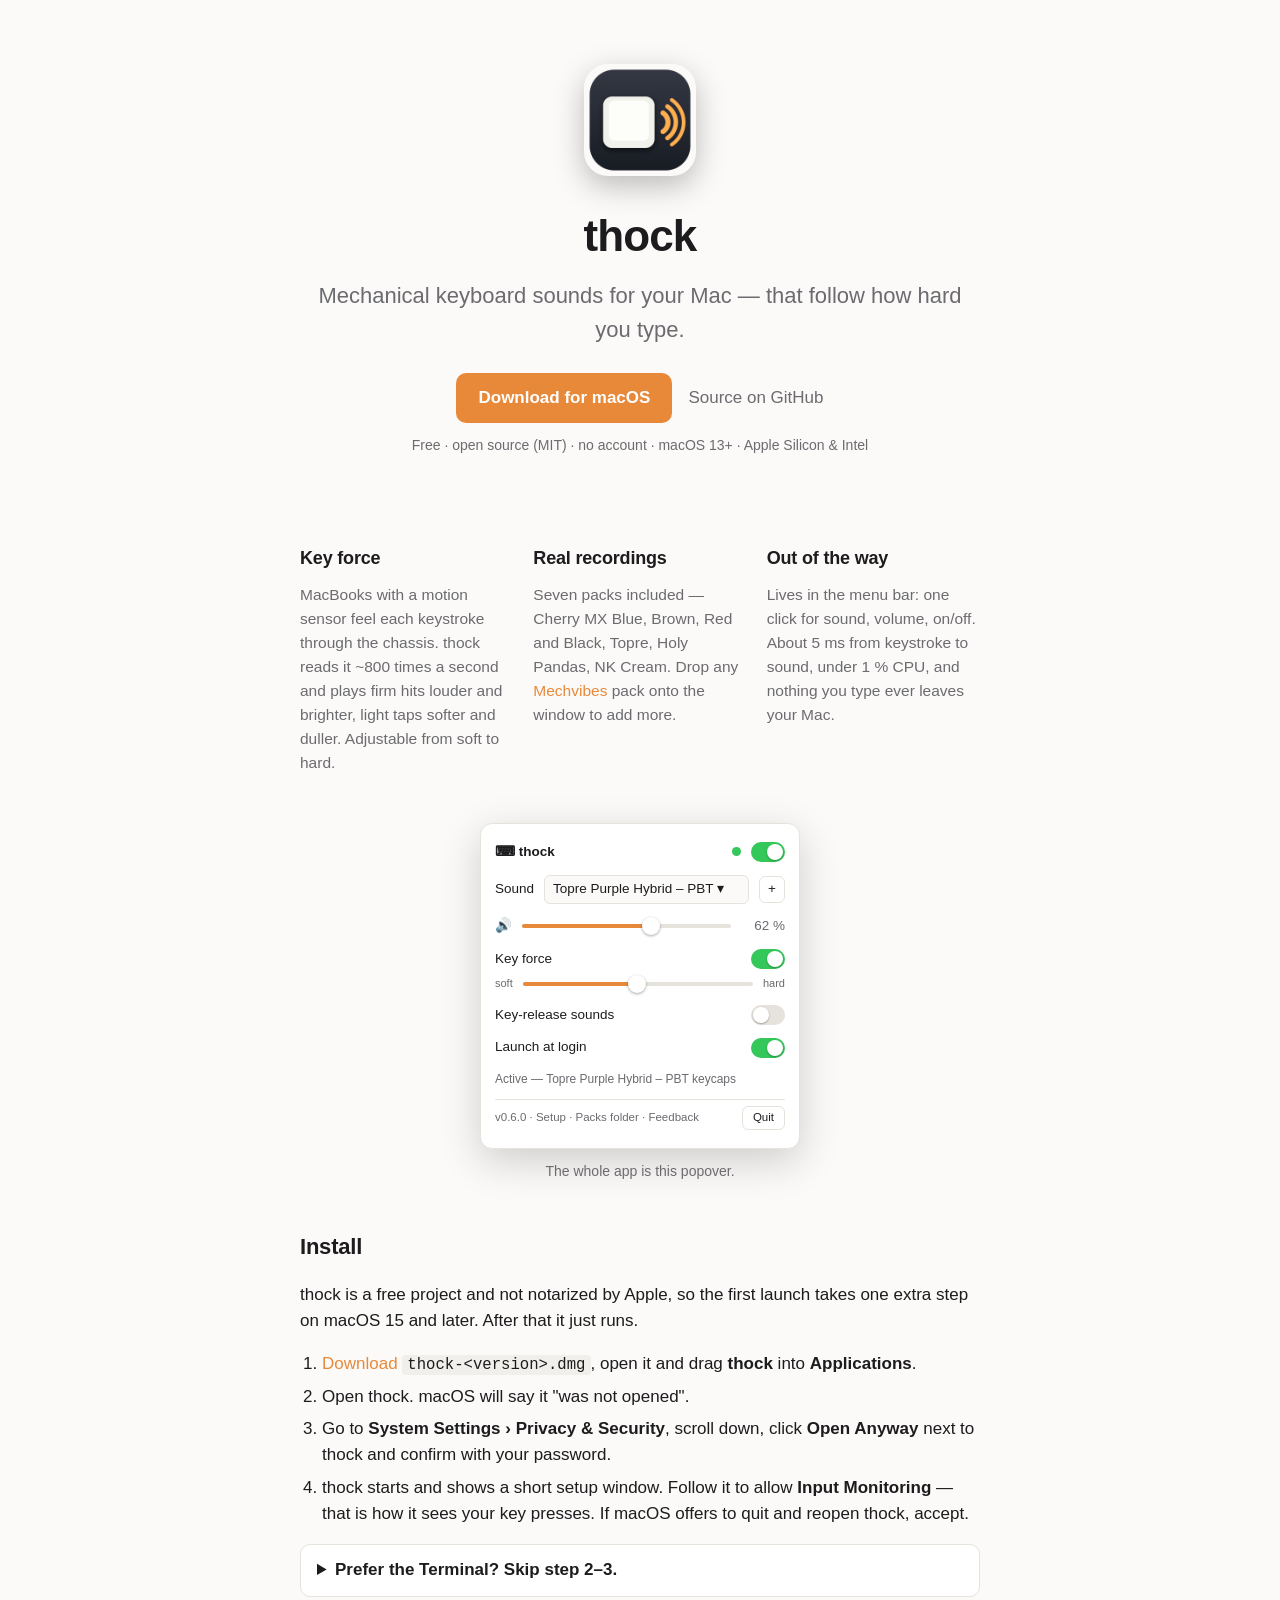
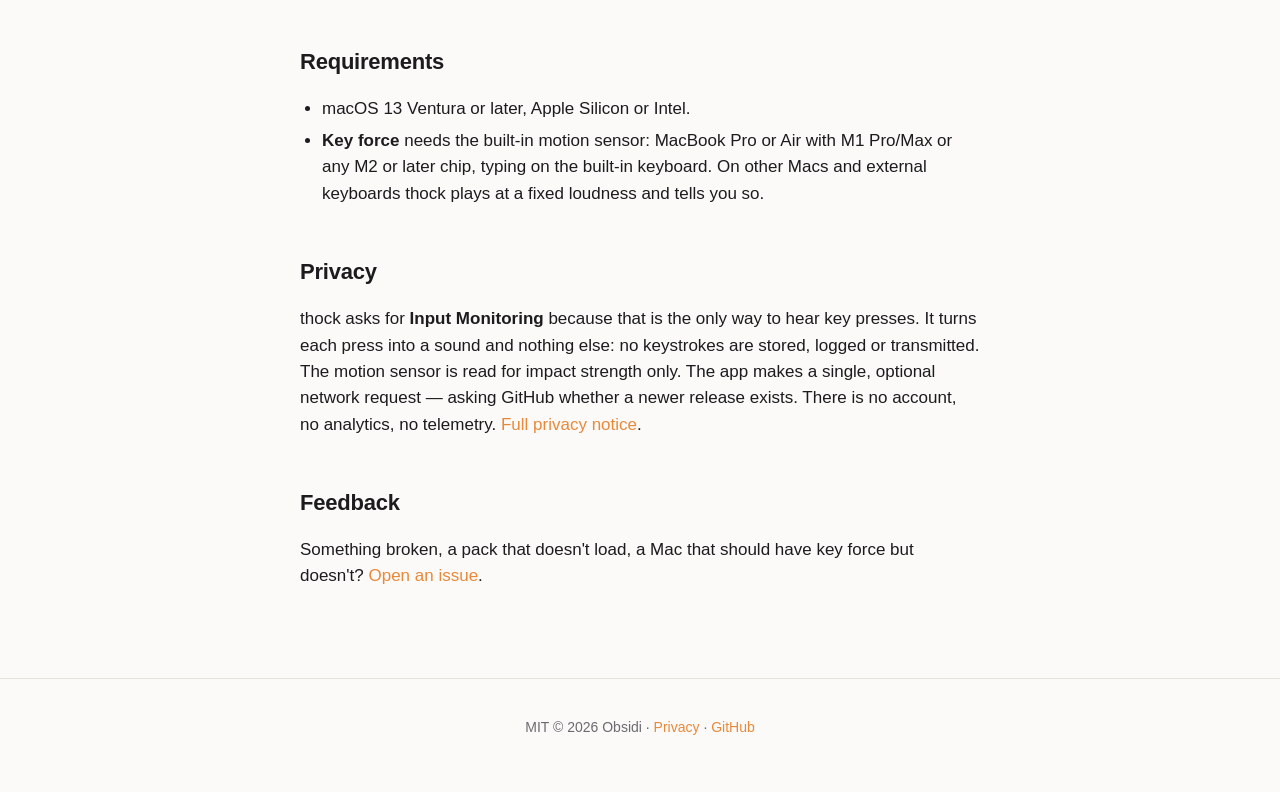
==== site/index.html @ a2b3c958 "0.6.2: FLAC packs, loader hardening, DMG-run detection, site CSP - Convert the five single-file pack" ====
<!doctype html>
<html lang="en">
<head>
<meta charset="utf-8">
<meta name="viewport" content="width=device-width, initial-scale=1">
<title>thock — mechanical keyboard sounds with key force, for Mac</title>
<meta name="description" content="thock plays mechanical keyboard sounds on your Mac and follows how hard you type. Free, open source, no account.">
<link rel="icon" href="icon.png">
<link rel="stylesheet" href="style.css">
</head>
<body>
<header class="hero">
  <img class="icon" src="icon.png" width="112" height="112" alt="">
  <h1>thock</h1>
  <p class="tagline">Mechanical keyboard sounds for your Mac — that follow how hard you type.</p>
  <p class="cta">
    <a class="button" href="https://github.com/obsiidi/thock/releases/latest">Download for macOS</a>
    <a class="secondary" href="https://github.com/obsiidi/thock">Source on GitHub</a>
  </p>
  <p class="meta">Free · open source (MIT) · no account · macOS 13+ · Apple Silicon &amp; Intel</p>
</header>

<main>
  <section class="features">
    <div>
      <h2>Key force</h2>
      <p>MacBooks with a motion sensor feel each keystroke through the chassis. thock reads it ~800 times a second and plays firm hits louder and brighter, light taps softer and duller. Adjustable from soft to hard.</p>
    </div>
    <div>
      <h2>Real recordings</h2>
      <p>Seven packs included — Cherry MX Blue, Brown, Red and Black, Topre, Holy Pandas, NK Cream. Drop any <a href="https://mechvibes.com">Mechvibes</a> pack onto the window to add more.</p>
    </div>
    <div>
      <h2>Out of the way</h2>
      <p>Lives in the menu bar: one click for sound, volume, on/off. About 5 ms from keystroke to sound, under 1 % CPU, and nothing you type ever leaves your Mac.</p>
    </div>
  </section>

  <section class="popover-demo" aria-label="What the menu bar popover looks like">
    <div class="popover">
      <div class="row head"><span>⌨︎ thock</span><span class="dot"></span><span class="switch on"></span></div>
      <div class="row"><span>Sound</span><span class="select">Topre Purple Hybrid – PBT ▾</span><span class="plus">+</span></div>
      <div class="row"><span>🔊</span><span class="slider"><i class="w62"></i></span><span class="pct">62 %</span></div>
      <div class="row"><span>Key force</span><span class="switch on"></span></div>
      <div class="row small"><span>soft</span><span class="slider"><i class="w50"></i></span><span>hard</span></div>
      <div class="row"><span>Key-release sounds</span><span class="switch"></span></div>
      <div class="row"><span>Launch at login</span><span class="switch on"></span></div>
      <div class="row status">Active — Topre Purple Hybrid – PBT keycaps</div>
      <div class="row foot"><span>v0.6.0 · Setup · Packs folder · Feedback</span><span class="quit">Quit</span></div>
    </div>
    <p class="caption">The whole app is this popover.</p>
  </section>

  <section id="install">
    <h2>Install</h2>
    <p>thock is a free project and not notarized by Apple, so the first launch takes one extra step on macOS 15 and later. After that it just runs.</p>
    <ol>
      <li><a href="https://github.com/obsiidi/thock/releases/latest">Download</a> <code>thock-&lt;version&gt;.dmg</code>, open it and drag <strong>thock</strong> into <strong>Applications</strong>.</li>
      <li>Open thock. macOS will say it "was not opened".</li>
      <li>Go to <strong>System Settings › Privacy &amp; Security</strong>, scroll down, click <strong>Open Anyway</strong> next to thock and confirm with your password.</li>
      <li>thock starts and shows a short setup window. Follow it to allow <strong>Input Monitoring</strong> — that is how it sees your key presses. If macOS offers to quit and reopen thock, accept.</li>
    </ol>
    <details>
      <summary>Prefer the Terminal? Skip step 2–3.</summary>
      <p>Remove the quarantine flag after copying the app:</p>
      <pre><code>xattr -d com.apple.quarantine /Applications/thock.app</code></pre>
      <p>Or, once the Homebrew tap is published:</p>
      <pre><code>brew install --cask --no-quarantine obsiidi/thock/thock</code></pre>
    </details>
  </section>

  <section id="requirements">
    <h2>Requirements</h2>
    <ul>
      <li>macOS 13 Ventura or later, Apple Silicon or Intel.</li>
      <li><strong>Key force</strong> needs the built-in motion sensor: MacBook Pro or Air with M1 Pro/Max or any M2 or later chip, typing on the built-in keyboard. On other Macs and external keyboards thock plays at a fixed loudness and tells you so.</li>
    </ul>
  </section>

  <section id="privacy">
    <h2>Privacy</h2>
    <p>thock asks for <strong>Input Monitoring</strong> because that is the only way to hear key presses. It turns each press into a sound and nothing else: no keystrokes are stored, logged or transmitted. The motion sensor is read for impact strength only. The app makes a single, optional network request — asking GitHub whether a newer release exists. There is no account, no analytics, no telemetry. <a href="/privacy">Full privacy notice</a>.</p>
  </section>

  <section id="feedback">
    <h2>Feedback</h2>
    <p>Something broken, a pack that doesn't load, a Mac that should have key force but doesn't? <a href="https://github.com/obsiidi/thock/issues">Open an issue</a>.</p>
  </section>
</main>

<footer>
  <p>MIT © 2026 Obsidi · <a href="/privacy">Privacy</a> · <a href="https://github.com/obsiidi/thock">GitHub</a></p>
</footer>
</body>
</html>
---- site/style.css ----
:root {
  --bg: #fbfaf8; --fg: #1c1c1e; --muted: #6b6b70; --accent: #e8893a; --accent-fg: #fff;
  --card: #fff; --border: #e6e2dc; --code: #f1efeb;
}
@media (prefers-color-scheme: dark) {
  :root { --bg: #141416; --fg: #ececee; --muted: #9a9aa2; --card: #1e1e22; --border: #2c2c31; --code: #232327; }
}
* { box-sizing: border-box; }
html { color-scheme: light dark; }
body {
  margin: 0; background: var(--bg); color: var(--fg);
  font: 17px/1.55 -apple-system, BlinkMacSystemFont, "SF Pro Text", "Helvetica Neue", Helvetica, Arial, sans-serif;
  -webkit-font-smoothing: antialiased;
}
a { color: var(--accent); text-decoration: none; }
a:hover { text-decoration: underline; }
code, pre { font-family: ui-monospace, "SF Mono", Menlo, monospace; font-size: 0.92em; }
pre { background: var(--code); padding: 12px 14px; border-radius: 8px; overflow-x: auto; }
code { background: var(--code); padding: 1px 5px; border-radius: 4px; }
pre code { background: none; padding: 0; }

.hero { text-align: center; padding: 64px 20px 40px; max-width: 720px; margin: 0 auto; }
.hero .icon { border-radius: 24px; box-shadow: 0 10px 30px rgba(0,0,0,.25); }
.hero h1 { font-size: 44px; margin: 18px 0 8px; letter-spacing: -0.02em; }
.tagline { font-size: 22px; color: var(--muted); margin: 0 0 26px; }
.cta { display: flex; gap: 16px; justify-content: center; align-items: center; flex-wrap: wrap; margin: 0 0 12px; }
.button {
  background: var(--accent); color: var(--accent-fg); padding: 12px 22px; border-radius: 10px;
  font-weight: 600; font-size: 17px;
}
.button:hover { text-decoration: none; filter: brightness(1.06); }
.secondary { color: var(--muted); }
.meta { color: var(--muted); font-size: 14px; margin: 0; }

main { max-width: 720px; margin: 0 auto; padding: 0 20px 40px; }
section { margin: 48px 0; }
h2 { font-size: 22px; margin: 0 0 10px; letter-spacing: -0.01em; }
.features { display: grid; grid-template-columns: repeat(auto-fit, minmax(210px, 1fr)); gap: 20px; }
.features h2 { font-size: 18px; }
.features p { margin: 0; color: var(--muted); font-size: 15.5px; }
ol, ul { padding-left: 22px; }
li { margin: 6px 0; }
details { background: var(--card); border: 1px solid var(--border); border-radius: 10px; padding: 12px 16px; }
summary { cursor: pointer; font-weight: 600; }
details p { margin: 10px 0 6px; }

/* Popover mock */
.popover-demo { display: flex; flex-direction: column; align-items: center; }
.popover {
  width: 320px; background: var(--card); border: 1px solid var(--border); border-radius: 12px;
  box-shadow: 0 12px 40px rgba(0,0,0,.18); padding: 12px 14px; font-size: 13.5px;
}
.popover .row { display: flex; align-items: center; gap: 10px; padding: 6px 0; }
.popover .row > span:first-child { flex: 0 0 auto; }
.popover .row.head { font-weight: 600; }
.popover .row.head .dot { flex: 1; text-align: right; }
.popover .row.head .dot::after { content: ""; display: inline-block; width: 9px; height: 9px; border-radius: 50%; background: #34c759; }
.popover .select { flex: 1; border: 1px solid var(--border); border-radius: 6px; padding: 3px 8px; background: var(--bg); }
.popover .plus { border: 1px solid var(--border); border-radius: 6px; padding: 2px 8px; }
.popover .slider { flex: 1; height: 4px; background: var(--border); border-radius: 2px; position: relative; }
.popover .slider i { display: block; height: 100%; background: var(--accent); border-radius: 2px; position: relative; }
.popover .slider i.w62 { width: 62%; }
.popover .slider i.w50 { width: 50%; }
.popover .slider i::after { content: ""; position: absolute; right: -8px; top: -7px; width: 18px; height: 18px; border-radius: 50%; background: #fff; box-shadow: 0 1px 3px rgba(0,0,0,.35); }
.popover .pct { width: 44px; text-align: right; color: var(--muted); font-variant-numeric: tabular-nums; }
.popover .switch { margin-left: auto; width: 34px; height: 20px; border-radius: 10px; background: var(--border); position: relative; }
.popover .switch::after { content: ""; position: absolute; top: 2px; left: 2px; width: 16px; height: 16px; border-radius: 50%; background: #fff; box-shadow: 0 1px 2px rgba(0,0,0,.3); }
.popover .switch.on { background: #34c759; }
.popover .switch.on::after { left: 16px; }
.popover .row.small { font-size: 11px; color: var(--muted); padding: 0 0 6px; }
.popover .row.status { color: var(--muted); font-size: 12px; border-bottom: 1px solid var(--border); padding-bottom: 10px; }
.popover .row.foot { color: var(--muted); font-size: 11.5px; justify-content: space-between; }
.popover .quit { border: 1px solid var(--border); border-radius: 6px; padding: 2px 10px; color: var(--fg); }
.caption { color: var(--muted); font-size: 14px; margin: 12px 0 0; }

footer { border-top: 1px solid var(--border); padding: 24px 20px 40px; text-align: center; color: var(--muted); font-size: 14px; }
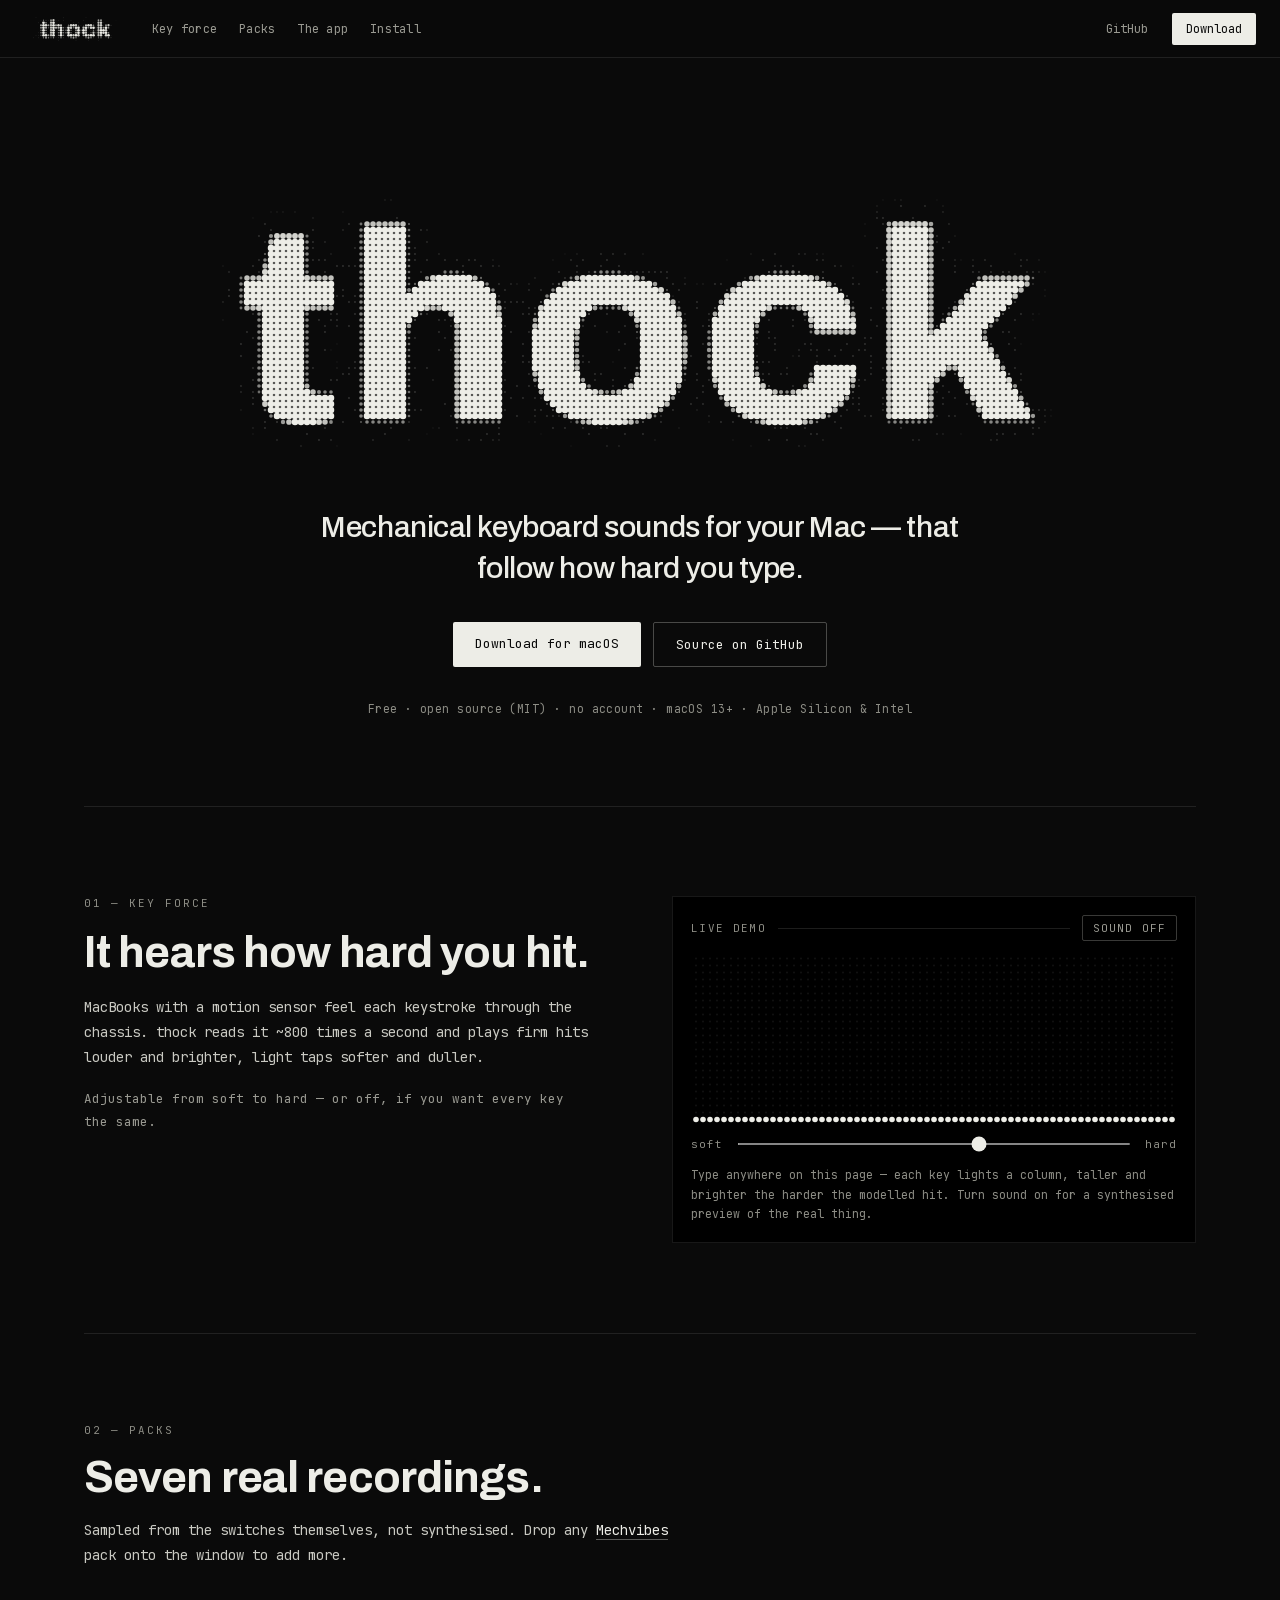
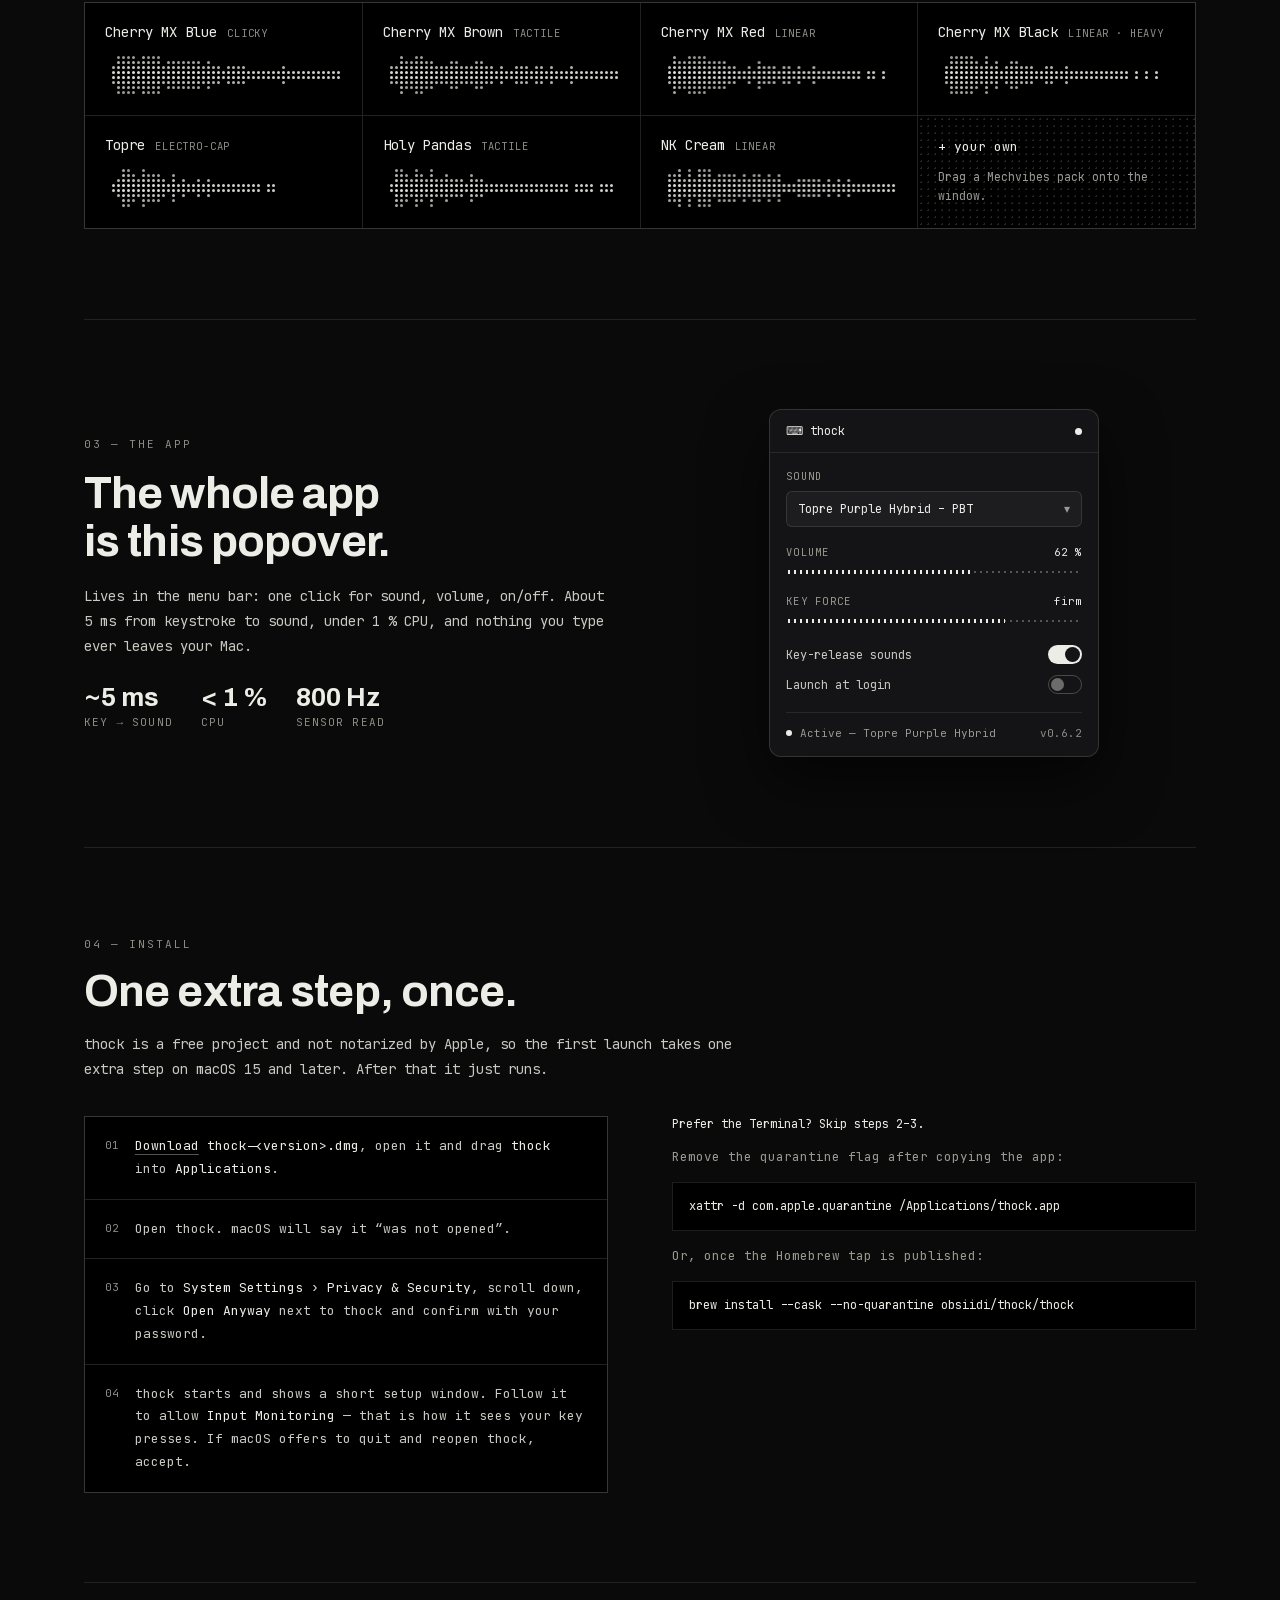
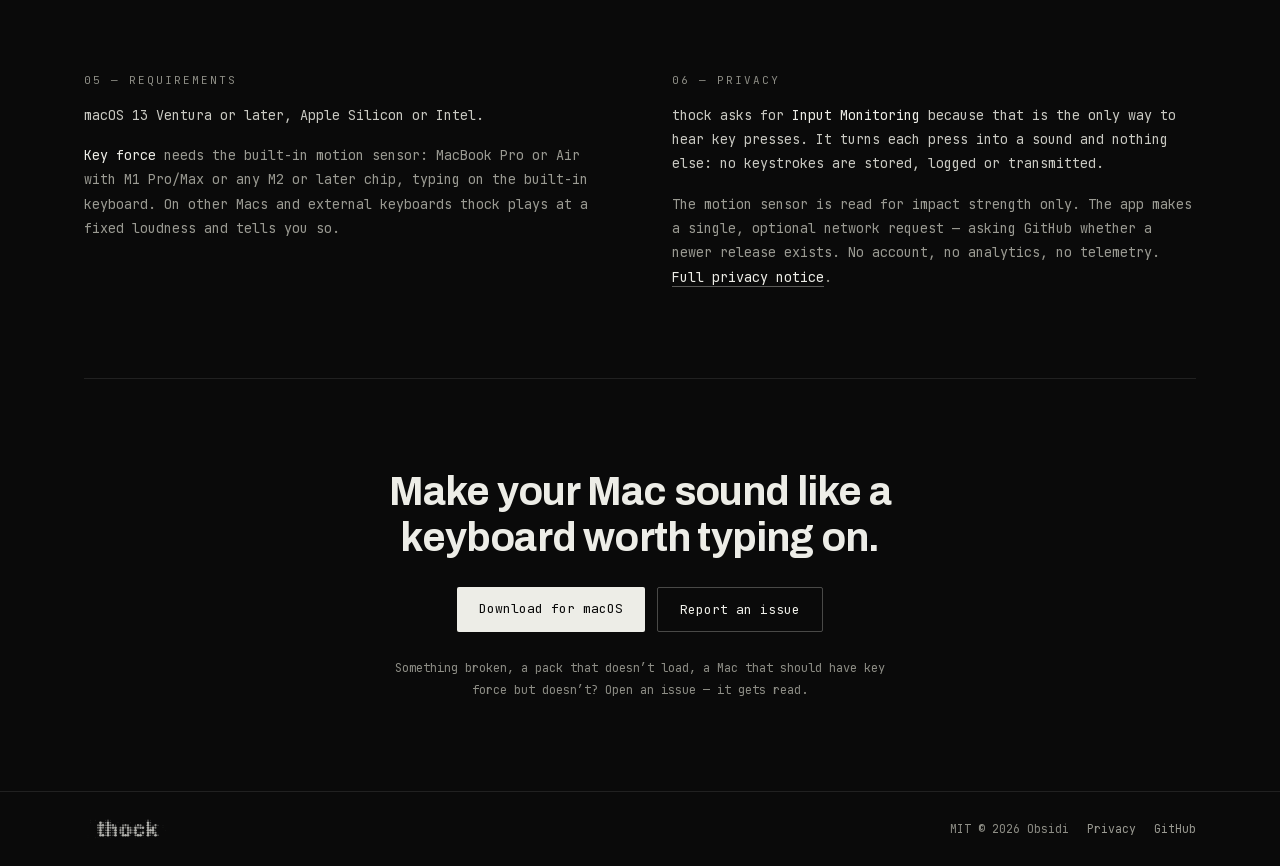
==== commit d704997b: "Site: new design from Claude Design, ported to static files Dark mono layout with a dot-matrix wordm" ====
--- a/site/index.html
+++ b/site/index.html
@@ -9,87 +9,168 @@
 <link rel="stylesheet" href="style.css">
 </head>
 <body>
-<header class="hero">
-  <img class="icon" src="icon.png" width="112" height="112" alt="">
-  <h1>thock</h1>
-  <p class="tagline">Mechanical keyboard sounds for your Mac — that follow how hard you type.</p>
-  <p class="cta">
-    <a class="button" href="https://github.com/obsiidi/thock/releases/latest">Download for macOS</a>
-    <a class="secondary" href="https://github.com/obsiidi/thock">Source on GitHub</a>
-  </p>
-  <p class="meta">Free · open source (MIT) · no account · macOS 13+ · Apple Silicon &amp; Intel</p>
+
+<header class="top">
+  <a href="#top" class="mark" aria-label="thock"><canvas class="mark-sm" data-dots data-mode="mark" data-step="2.5"></canvas></a>
+  <nav>
+    <a href="#force">Key force</a>
+    <a href="#packs">Packs</a>
+    <a href="#app">The app</a>
+    <a href="#install">Install</a>
+  </nav>
+  <span class="spacer"></span>
+  <a class="gh" href="https://github.com/obsiidi/thock">GitHub</a>
+  <a class="btn sm" href="https://github.com/obsiidi/thock/releases/latest">Download</a>
 </header>
 
-<main>
-  <section class="features">
-    <div>
-      <h2>Key force</h2>
-      <p>MacBooks with a motion sensor feel each keystroke through the chassis. thock reads it ~800 times a second and plays firm hits louder and brighter, light taps softer and duller. Adjustable from soft to hard.</p>
+<main id="top">
+
+  <section class="hero">
+    <h1 class="sr-only">thock — mechanical keyboard sounds with key force, for Mac</h1>
+    <div class="hero-mark"><canvas class="mark-hero" data-dots data-mode="mark" data-step="6" aria-hidden="true"></canvas></div>
+    <p class="tagline">Mechanical keyboard sounds for your Mac — that follow how hard you type.</p>
+    <div class="cta">
+      <a class="btn" href="https://github.com/obsiidi/thock/releases/latest">Download for macOS</a>
+      <a class="btn-ghost" href="https://github.com/obsiidi/thock">Source on GitHub</a>
     </div>
-    <div>
-      <h2>Real recordings</h2>
-      <p>Seven packs included — Cherry MX Blue, Brown, Red and Black, Topre, Holy Pandas, NK Cream. Drop any <a href="https://mechvibes.com">Mechvibes</a> pack onto the window to add more.</p>
+    <p class="meta">Free · open source (MIT) · no account · macOS 13+ · Apple Silicon &amp; Intel</p>
+  </section>
+
+  <section id="force" class="sec split">
+    <div class="stack">
+      <span class="eyebrow">01 — Key force</span>
+      <h2 class="title">It hears how hard you hit.</h2>
+      <p class="lead">MacBooks with a motion sensor feel each keystroke through the chassis. thock reads it ~800 times a second and plays firm hits louder and brighter, light taps softer and duller.</p>
+      <p class="sub">Adjustable from soft to hard — or off, if you want every key the same.</p>
     </div>
-    <div>
-      <h2>Out of the way</h2>
-      <p>Lives in the menu bar: one click for sound, volume, on/off. About 5 ms from keystroke to sound, under 1 % CPU, and nothing you type ever leaves your Mac.</p>
+    <div class="demo">
+      <div class="demo-head">
+        <span>Live demo</span>
+        <span class="rule"></span>
+        <button class="demo-toggle" id="soundToggle" type="button" aria-pressed="false">sound off</button>
+      </div>
+      <canvas class="force" data-dots data-mode="force" data-step="7" aria-hidden="true"></canvas>
+      <div class="demo-range">
+        <span>soft</span>
+        <input type="range" id="forceRange" min="0" max="100" value="62" aria-label="Demo sensitivity">
+        <span>hard</span>
+      </div>
+      <p class="demo-note">Type anywhere on this page — each key lights a column, taller and brighter the harder the modelled hit. Turn sound on for a synthesised preview of the real thing.</p>
     </div>
   </section>
 
-  <section class="popover-demo" aria-label="What the menu bar popover looks like">
-    <div class="popover">
-      <div class="row head"><span>⌨︎ thock</span><span class="dot"></span><span class="switch on"></span></div>
-      <div class="row"><span>Sound</span><span class="select">Topre Purple Hybrid – PBT ▾</span><span class="plus">+</span></div>
-      <div class="row"><span>🔊</span><span class="slider"><i class="w62"></i></span><span class="pct">62 %</span></div>
-      <div class="row"><span>Key force</span><span class="switch on"></span></div>
-      <div class="row small"><span>soft</span><span class="slider"><i class="w50"></i></span><span>hard</span></div>
-      <div class="row"><span>Key-release sounds</span><span class="switch"></span></div>
-      <div class="row"><span>Launch at login</span><span class="switch on"></span></div>
-      <div class="row status">Active — Topre Purple Hybrid – PBT keycaps</div>
-      <div class="row foot"><span>v0.6.0 · Setup · Packs folder · Feedback</span><span class="quit">Quit</span></div>
+  <section id="packs" class="sec stack">
+    <div class="stack tight mw-620">
+      <span class="eyebrow">02 — Packs</span>
+      <h2 class="title">Seven real recordings.</h2>
+      <p class="lead">Sampled from the switches themselves, not synthesised. Drop any <a class="u" href="https://mechvibes.com">Mechvibes</a> pack onto the window to add more.</p>
     </div>
-    <p class="caption">The whole app is this popover.</p>
+    <div class="packs">
+      <div class="pack"><div class="pack-name"><b>Cherry MX Blue</b><span>CLICKY</span></div><canvas class="bars" data-dots data-mode="bars" data-seed="1" data-step="5" aria-hidden="true"></canvas></div>
+      <div class="pack"><div class="pack-name"><b>Cherry MX Brown</b><span>TACTILE</span></div><canvas class="bars" data-dots data-mode="bars" data-seed="2" data-step="5" aria-hidden="true"></canvas></div>
+      <div class="pack"><div class="pack-name"><b>Cherry MX Red</b><span>LINEAR</span></div><canvas class="bars" data-dots data-mode="bars" data-seed="3" data-step="5" aria-hidden="true"></canvas></div>
+      <div class="pack"><div class="pack-name"><b>Cherry MX Black</b><span>LINEAR · HEAVY</span></div><canvas class="bars" data-dots data-mode="bars" data-seed="4" data-step="5" aria-hidden="true"></canvas></div>
+      <div class="pack"><div class="pack-name"><b>Topre</b><span>ELECTRO-CAP</span></div><canvas class="bars" data-dots data-mode="bars" data-seed="5" data-step="5" aria-hidden="true"></canvas></div>
+      <div class="pack"><div class="pack-name"><b>Holy Pandas</b><span>TACTILE</span></div><canvas class="bars" data-dots data-mode="bars" data-seed="6" data-step="5" aria-hidden="true"></canvas></div>
+      <div class="pack"><div class="pack-name"><b>NK Cream</b><span>LINEAR</span></div><canvas class="bars" data-dots data-mode="bars" data-seed="7" data-step="5" aria-hidden="true"></canvas></div>
+      <div class="pack own"><b>+ your own</b><span>Drag a Mechvibes pack onto the window.</span></div>
+    </div>
   </section>
 
-  <section id="install">
-    <h2>Install</h2>
-    <p>thock is a free project and not notarized by Apple, so the first launch takes one extra step on macOS 15 and later. After that it just runs.</p>
-    <ol>
-      <li><a href="https://github.com/obsiidi/thock/releases/latest">Download</a> <code>thock-&lt;version&gt;.dmg</code>, open it and drag <strong>thock</strong> into <strong>Applications</strong>.</li>
-      <li>Open thock. macOS will say it "was not opened".</li>
-      <li>Go to <strong>System Settings › Privacy &amp; Security</strong>, scroll down, click <strong>Open Anyway</strong> next to thock and confirm with your password.</li>
-      <li>thock starts and shows a short setup window. Follow it to allow <strong>Input Monitoring</strong> — that is how it sees your key presses. If macOS offers to quit and reopen thock, accept.</li>
-    </ol>
-    <details>
-      <summary>Prefer the Terminal? Skip step 2–3.</summary>
-      <p>Remove the quarantine flag after copying the app:</p>
-      <pre><code>xattr -d com.apple.quarantine /Applications/thock.app</code></pre>
-      <p>Or, once the Homebrew tap is published:</p>
-      <pre><code>brew install --cask --no-quarantine obsiidi/thock/thock</code></pre>
-    </details>
+  <section id="app" class="sec split center">
+    <div class="stack">
+      <span class="eyebrow">03 — The app</span>
+      <h2 class="title">The whole app is this popover.</h2>
+      <p class="lead">Lives in the menu bar: one click for sound, volume, on/off. About 5 ms from keystroke to sound, under 1 % CPU, and nothing you type ever leaves your Mac.</p>
+      <div class="stats">
+        <div class="stat"><b>~5 ms</b><span>key → sound</span></div>
+        <div class="stat"><b>&lt; 1 %</b><span>CPU</span></div>
+        <div class="stat"><b>800 Hz</b><span>sensor read</span></div>
+      </div>
+    </div>
+    <div class="popover-wrap" aria-label="What the menu bar popover looks like">
+      <div class="popover">
+        <div class="pop-head"><span>⌨︎ thock</span><span class="spacer"></span><span class="dot"></span></div>
+        <div class="pop-body">
+          <div class="pop-field">
+            <span class="pop-label">Sound</span>
+            <div class="pop-select"><span class="ellipsis">Topre Purple Hybrid – PBT</span><span class="caret">▾</span></div>
+          </div>
+          <div class="pop-field meter">
+            <div class="meter-head"><span class="pop-label">Volume</span><span class="val">62 %</span></div>
+            <div class="dots"><i class="w62"></i></div>
+          </div>
+          <div class="pop-field meter">
+            <div class="meter-head"><span class="pop-label">Key force</span><span class="val">firm</span></div>
+            <div class="dots"><i class="w74"></i></div>
+          </div>
+          <div class="pop-toggles">
+            <div class="pop-row"><span>Key-release sounds</span><span class="sw"><i></i></span></div>
+            <div class="pop-row"><span>Launch at login</span><span class="sw off"><i></i></span></div>
+          </div>
+          <div class="pop-foot"><span class="dot s"></span><span class="ellipsis">Active — Topre Purple Hybrid</span><span class="ver">v0.6.2</span></div>
+        </div>
+      </div>
+    </div>
   </section>
 
-  <section id="requirements">
-    <h2>Requirements</h2>
-    <ul>
-      <li>macOS 13 Ventura or later, Apple Silicon or Intel.</li>
-      <li><strong>Key force</strong> needs the built-in motion sensor: MacBook Pro or Air with M1 Pro/Max or any M2 or later chip, typing on the built-in keyboard. On other Macs and external keyboards thock plays at a fixed loudness and tells you so.</li>
-    </ul>
+  <section id="install" class="sec stack">
+    <div class="stack tight mw-680">
+      <span class="eyebrow">04 — Install</span>
+      <h2 class="title">One extra step, once.</h2>
+      <p class="lead">thock is a free project and not notarized by Apple, so the first launch takes one extra step on macOS 15 and later. After that it just runs.</p>
+    </div>
+    <div class="split">
+      <ol class="steps">
+        <li><span class="n">01</span><span class="t"><a class="u" href="https://github.com/obsiidi/thock/releases/latest">Download</a> <span class="hl">thock-&lt;version&gt;.dmg</span>, open it and drag <span class="hl">thock</span> into <span class="hl">Applications</span>.</span></li>
+        <li><span class="n">02</span><span class="t">Open thock. macOS will say it “was not opened”.</span></li>
+        <li><span class="n">03</span><span class="t">Go to <span class="hl">System Settings › Privacy &amp; Security</span>, scroll down, click <span class="hl">Open Anyway</span> next to thock and confirm with your password.</span></li>
+        <li><span class="n">04</span><span class="t">thock starts and shows a short setup window. Follow it to allow <span class="hl">Input Monitoring</span> — that is how it sees your key presses. If macOS offers to quit and reopen thock, accept.</span></li>
+      </ol>
+      <div class="alt">
+        <span class="alt-title">Prefer the Terminal? Skip steps 2–3.</span>
+        <p>Remove the quarantine flag after copying the app:</p>
+        <pre>xattr -d com.apple.quarantine /Applications/thock.app</pre>
+        <p>Or, once the Homebrew tap is published:</p>
+        <pre>brew install --cask --no-quarantine obsiidi/thock/thock</pre>
+      </div>
+    </div>
   </section>
 
-  <section id="privacy">
-    <h2>Privacy</h2>
-    <p>thock asks for <strong>Input Monitoring</strong> because that is the only way to hear key presses. It turns each press into a sound and nothing else: no keystrokes are stored, logged or transmitted. The motion sensor is read for impact strength only. The app makes a single, optional network request — asking GitHub whether a newer release exists. There is no account, no analytics, no telemetry. <a href="/privacy">Full privacy notice</a>.</p>
+  <section class="sec split narrow">
+    <div class="stack tight">
+      <span class="eyebrow">05 — Requirements</span>
+      <p class="body">macOS 13 Ventura or later, Apple Silicon or Intel.</p>
+      <p class="body dim"><span class="hl">Key force</span> needs the built-in motion sensor: MacBook Pro or Air with M1 Pro/Max or any M2 or later chip, typing on the built-in keyboard. On other Macs and external keyboards thock plays at a fixed loudness and tells you so.</p>
+    </div>
+    <div class="stack tight">
+      <span class="eyebrow">06 — Privacy</span>
+      <p class="body">thock asks for <span class="hl">Input Monitoring</span> because that is the only way to hear key presses. It turns each press into a sound and nothing else: no keystrokes are stored, logged or transmitted.</p>
+      <p class="body dim">The motion sensor is read for impact strength only. The app makes a single, optional network request — asking GitHub whether a newer release exists. No account, no analytics, no telemetry. <a class="u" href="/privacy">Full privacy notice</a>.</p>
+    </div>
   </section>
 
-  <section id="feedback">
-    <h2>Feedback</h2>
-    <p>Something broken, a pack that doesn't load, a Mac that should have key force but doesn't? <a href="https://github.com/obsiidi/thock/issues">Open an issue</a>.</p>
+  <section class="sec finale">
+    <h2 class="title">Make your Mac sound like a keyboard worth typing on.</h2>
+    <div class="cta">
+      <a class="btn" href="https://github.com/obsiidi/thock/releases/latest">Download for macOS</a>
+      <a class="btn-ghost" href="https://github.com/obsiidi/thock/issues">Report an issue</a>
+    </div>
+    <p>Something broken, a pack that doesn’t load, a Mac that should have key force but doesn’t? Open an issue — it gets read.</p>
   </section>
+
 </main>
 
 <footer>
-  <p>MIT © 2026 Obsidi · <a href="/privacy">Privacy</a> · <a href="https://github.com/obsiidi/thock">GitHub</a></p>
+  <div class="foot">
+    <canvas class="mark-foot" data-dots data-mode="mark" data-step="2.5" aria-hidden="true"></canvas>
+    <span class="spacer"></span>
+    <span>MIT © 2026 Obsidi</span>
+    <a href="/privacy">Privacy</a>
+    <a href="https://github.com/obsiidi/thock">GitHub</a>
+  </div>
 </footer>
+
+<script src="site.js"></script>
 </body>
 </html>
--- a/site/style.css
+++ b/site/style.css
@@ -1,76 +1,278 @@
+/* thock — website styles. Ported from the Claude Design canvas (dark, mono). */
+
+@font-face {
+  font-family: "Archivo";
+  font-style: normal;
+  font-weight: 100 900;
+  font-display: swap;
+  src: url("fonts/archivo-latin.woff2") format("woff2");
+}
+@font-face {
+  font-family: "JetBrains Mono";
+  font-style: normal;
+  font-weight: 100 800;
+  font-display: swap;
+  src: url("fonts/jetbrains-mono-latin.woff2") format("woff2");
+}
+
 :root {
-  --bg: #fbfaf8; --fg: #1c1c1e; --muted: #6b6b70; --accent: #e8893a; --accent-fg: #fff;
-  --card: #fff; --border: #e6e2dc; --code: #f1efeb;
-}
-@media (prefers-color-scheme: dark) {
-  :root { --bg: #141416; --fg: #ececee; --muted: #9a9aa2; --card: #1e1e22; --border: #2c2c31; --code: #232327; }
-}
+  --bg: #0a0a0a;
+  --panel: #000;
+  --ink: #edede7;
+  --ink-2: #c9c9c2;
+  --ink-3: #9a9a92;
+  --ink-4: #8d8d85;
+  --line: rgba(237, 237, 231, .1);
+  --line-2: rgba(237, 237, 231, .12);
+  --line-3: rgba(237, 237, 231, .14);
+  --line-4: rgba(237, 237, 231, .24);
+  --line-5: rgba(237, 237, 231, .28);
+  --line-6: rgba(237, 237, 231, .35);
+  --display: "Archivo", "Helvetica Neue", Helvetica, Arial, sans-serif;
+  --mono: "JetBrains Mono", ui-monospace, SFMono-Regular, Menlo, monospace;
+  --pad: clamp(48px, 7vw, 96px);
+}
+
+html { scroll-behavior: smooth; }
+@media (prefers-reduced-motion: reduce) {
+  html { scroll-behavior: auto; }
+}
+
 * { box-sizing: border-box; }
-html { color-scheme: light dark; }
 body {
-  margin: 0; background: var(--bg); color: var(--fg);
-  font: 17px/1.55 -apple-system, BlinkMacSystemFont, "SF Pro Text", "Helvetica Neue", Helvetica, Arial, sans-serif;
+  margin: 0;
+  min-height: 100vh;
+  background: var(--bg);
+  color: var(--ink);
+  font-family: var(--mono);
   -webkit-font-smoothing: antialiased;
 }
-a { color: var(--accent); text-decoration: none; }
-a:hover { text-decoration: underline; }
-code, pre { font-family: ui-monospace, "SF Mono", Menlo, monospace; font-size: 0.92em; }
-pre { background: var(--code); padding: 12px 14px; border-radius: 8px; overflow-x: auto; }
-code { background: var(--code); padding: 1px 5px; border-radius: 4px; }
-pre code { background: none; padding: 0; }
-
-.hero { text-align: center; padding: 64px 20px 40px; max-width: 720px; margin: 0 auto; }
-.hero .icon { border-radius: 24px; box-shadow: 0 10px 30px rgba(0,0,0,.25); }
-.hero h1 { font-size: 44px; margin: 18px 0 8px; letter-spacing: -0.02em; }
-.tagline { font-size: 22px; color: var(--muted); margin: 0 0 26px; }
-.cta { display: flex; gap: 16px; justify-content: center; align-items: center; flex-wrap: wrap; margin: 0 0 12px; }
-.button {
-  background: var(--accent); color: var(--accent-fg); padding: 12px 22px; border-radius: 10px;
-  font-weight: 600; font-size: 17px;
-}
-.button:hover { text-decoration: none; filter: brightness(1.06); }
-.secondary { color: var(--muted); }
-.meta { color: var(--muted); font-size: 14px; margin: 0; }
-
-main { max-width: 720px; margin: 0 auto; padding: 0 20px 40px; }
-section { margin: 48px 0; }
-h2 { font-size: 22px; margin: 0 0 10px; letter-spacing: -0.01em; }
-.features { display: grid; grid-template-columns: repeat(auto-fit, minmax(210px, 1fr)); gap: 20px; }
-.features h2 { font-size: 18px; }
-.features p { margin: 0; color: var(--muted); font-size: 15.5px; }
-ol, ul { padding-left: 22px; }
-li { margin: 6px 0; }
-details { background: var(--card); border: 1px solid var(--border); border-radius: 10px; padding: 12px 16px; }
-summary { cursor: pointer; font-weight: 600; }
-details p { margin: 10px 0 6px; }
+a { color: var(--ink); text-decoration: none; }
+a:hover { color: #fff; }
+::selection { background: var(--ink); color: var(--bg); }
+input[type="range"] { accent-color: var(--ink); }
+:focus-visible { outline: 2px solid var(--ink); outline-offset: 3px; }
+canvas { display: block; }
+
+.sr-only {
+  position: absolute; width: 1px; height: 1px; overflow: hidden; clip-path: inset(50%);
+}
+.spacer { flex: 1; }
+.hl { color: var(--ink); }
+.u { border-bottom: 1px solid var(--line-6); }
+
+/* Header */
+.top {
+  position: sticky; top: 0; z-index: 20;
+  display: flex; align-items: center; gap: 24px;
+  padding: 0 24px; height: 58px;
+  background: rgba(10, 10, 10, .82);
+  backdrop-filter: blur(14px); -webkit-backdrop-filter: blur(14px);
+  border-bottom: 1px solid var(--line);
+}
+.top .mark { display: block; line-height: 0; }
+.mark-sm { width: 104px; height: 26px; }
+.top nav { display: flex; flex-wrap: wrap; gap: 22px; font-size: 12px; letter-spacing: .02em; }
+.top nav a, .top .gh { color: var(--ink-3); font-size: 12px; }
+.top nav a:hover, .top .gh:hover { color: var(--ink); }
+@media (max-width: 640px) {
+  .top nav { display: none; }
+}
+
+/* Buttons */
+.btn {
+  display: inline-block; font-size: 13px; padding: 13px 22px; border-radius: 2px;
+  background: var(--ink); color: var(--bg);
+}
+.btn:hover { background: #fff; color: var(--bg); }
+.btn.sm { font-size: 12px; padding: 8px 14px; }
+.btn-ghost {
+  display: inline-block; font-size: 13px; padding: 13px 22px; border-radius: 2px;
+  border: 1px solid var(--line-5); color: var(--ink);
+}
+.btn-ghost:hover { border-color: var(--ink); color: var(--ink); }
+
+/* Layout */
+main { max-width: 1160px; margin: 0 auto; padding: 0 24px; }
+.sec { padding: var(--pad) 0; border-top: 1px solid var(--line); }
+.split {
+  display: grid; grid-template-columns: repeat(auto-fit, minmax(300px, 1fr));
+  gap: clamp(28px, 5vw, 64px); align-items: start;
+}
+.split.center { align-items: center; }
+.split.narrow { grid-template-columns: repeat(auto-fit, minmax(290px, 1fr)); }
+.stack { display: flex; flex-direction: column; gap: 18px; }
+.stack.tight { gap: 16px; }
+.sec.stack { gap: 34px; }
+.mw-620 { max-width: 620px; }
+.mw-680 { max-width: 680px; }
+
+.eyebrow { font-size: 11px; letter-spacing: .18em; text-transform: uppercase; color: var(--ink-4); }
+.title {
+  margin: 0; font-family: var(--display); font-weight: 700;
+  font-size: clamp(28px, 4vw, 44px); line-height: 1.1; letter-spacing: -.02em; color: var(--ink);
+  text-wrap: balance;
+}
+.lead { margin: 0; font-size: 14px; line-height: 1.8; color: var(--ink-2); text-wrap: pretty; }
+.sub { margin: 0; font-size: 12.5px; line-height: 1.8; color: var(--ink-3); text-wrap: pretty; }
+.body { margin: 0; font-size: 13.5px; line-height: 1.8; color: var(--ink-2); text-wrap: pretty; }
+.body.dim { color: var(--ink-3); }
+
+/* Hero */
+.hero {
+  padding: clamp(56px, 9vw, 120px) 0 var(--pad);
+  display: flex; flex-direction: column; align-items: center; gap: 34px;
+}
+.hero-mark { width: 100%; max-width: 900px; background: var(--bg); }
+.mark-hero { width: 100%; height: clamp(150px, 26vw, 300px); cursor: crosshair; }
+.tagline {
+  margin: 0; max-width: 660px; text-align: center;
+  font-family: var(--display); font-weight: 500;
+  font-size: clamp(20px, 3vw, 30px); line-height: 1.35; letter-spacing: -.015em; color: var(--ink);
+  text-wrap: pretty;
+}
+.cta { display: flex; flex-wrap: wrap; justify-content: center; gap: 12px; }
+.meta { margin: 0; font-size: 11.5px; letter-spacing: .04em; color: var(--ink-4); text-align: center; text-wrap: pretty; }
+
+/* Live demo */
+.demo {
+  display: flex; flex-direction: column; gap: 14px;
+  background: var(--panel); border: 1px solid var(--line); padding: 18px;
+}
+.demo-head {
+  display: flex; align-items: center; gap: 12px;
+  font-size: 11px; letter-spacing: .12em; text-transform: uppercase; color: var(--ink-4);
+}
+.rule { flex: 1; height: 1px; background: var(--line-2); }
+.demo-toggle {
+  font-family: inherit; font-size: 11px; letter-spacing: .1em; text-transform: uppercase;
+  background: transparent; color: var(--ink-3); border: 1px solid var(--line-4); border-radius: 2px;
+  padding: 5px 10px; cursor: pointer;
+}
+.demo-toggle:hover { color: var(--ink); border-color: var(--ink); }
+.force { width: 100%; height: 168px; }
+.demo-range { display: flex; align-items: center; gap: 14px; }
+.demo-range span { font-size: 11px; color: var(--ink-4); letter-spacing: .08em; }
+.demo-range input { flex: 1; height: 2px; cursor: pointer; margin: 0; }
+.demo-note { margin: 0; font-size: 11.5px; line-height: 1.7; color: var(--ink-4); text-wrap: pretty; }
+
+/* Packs */
+.packs {
+  display: grid; grid-template-columns: repeat(auto-fill, minmax(232px, 1fr));
+  gap: 1px; background: var(--line); border: 1px solid var(--line);
+}
+.pack { background: var(--panel); padding: 20px; display: flex; flex-direction: column; gap: 14px; }
+.pack-name { display: flex; align-items: baseline; gap: 10px; }
+.pack-name b { font-weight: 400; font-size: 14px; color: var(--ink); }
+.pack-name span { font-size: 10.5px; color: var(--ink-4); letter-spacing: .08em; }
+.bars { width: 100%; height: 40px; }
+.pack.own {
+  gap: 12px; justify-content: center;
+  background: var(--panel) radial-gradient(rgba(237, 237, 231, .16) 1px, transparent 1px);
+  background-size: 7px 7px;
+}
+.pack.own b { font-weight: 400; font-size: 13px; color: var(--ink); }
+.pack.own span { font-size: 11.5px; line-height: 1.7; color: var(--ink-3); }
+
+/* Stats */
+.stats { display: flex; flex-wrap: wrap; gap: 28px; padding-top: 6px; }
+.stat { display: flex; flex-direction: column; gap: 4px; }
+.stat b { font-family: var(--display); font-size: 26px; font-weight: 700; color: var(--ink); font-variant-numeric: tabular-nums; }
+.stat span { font-size: 11px; letter-spacing: .1em; text-transform: uppercase; color: var(--ink-4); }
 
 /* Popover mock */
-.popover-demo { display: flex; flex-direction: column; align-items: center; }
+.popover-wrap { display: flex; justify-content: center; }
 .popover {
-  width: 320px; background: var(--card); border: 1px solid var(--border); border-radius: 12px;
-  box-shadow: 0 12px 40px rgba(0,0,0,.18); padding: 12px 14px; font-size: 13.5px;
-}
-.popover .row { display: flex; align-items: center; gap: 10px; padding: 6px 0; }
-.popover .row > span:first-child { flex: 0 0 auto; }
-.popover .row.head { font-weight: 600; }
-.popover .row.head .dot { flex: 1; text-align: right; }
-.popover .row.head .dot::after { content: ""; display: inline-block; width: 9px; height: 9px; border-radius: 50%; background: #34c759; }
-.popover .select { flex: 1; border: 1px solid var(--border); border-radius: 6px; padding: 3px 8px; background: var(--bg); }
-.popover .plus { border: 1px solid var(--border); border-radius: 6px; padding: 2px 8px; }
-.popover .slider { flex: 1; height: 4px; background: var(--border); border-radius: 2px; position: relative; }
-.popover .slider i { display: block; height: 100%; background: var(--accent); border-radius: 2px; position: relative; }
-.popover .slider i.w62 { width: 62%; }
-.popover .slider i.w50 { width: 50%; }
-.popover .slider i::after { content: ""; position: absolute; right: -8px; top: -7px; width: 18px; height: 18px; border-radius: 50%; background: #fff; box-shadow: 0 1px 3px rgba(0,0,0,.35); }
-.popover .pct { width: 44px; text-align: right; color: var(--muted); font-variant-numeric: tabular-nums; }
-.popover .switch { margin-left: auto; width: 34px; height: 20px; border-radius: 10px; background: var(--border); position: relative; }
-.popover .switch::after { content: ""; position: absolute; top: 2px; left: 2px; width: 16px; height: 16px; border-radius: 50%; background: #fff; box-shadow: 0 1px 2px rgba(0,0,0,.3); }
-.popover .switch.on { background: #34c759; }
-.popover .switch.on::after { left: 16px; }
-.popover .row.small { font-size: 11px; color: var(--muted); padding: 0 0 6px; }
-.popover .row.status { color: var(--muted); font-size: 12px; border-bottom: 1px solid var(--border); padding-bottom: 10px; }
-.popover .row.foot { color: var(--muted); font-size: 11.5px; justify-content: space-between; }
-.popover .quit { border: 1px solid var(--border); border-radius: 6px; padding: 2px 10px; color: var(--fg); }
-.caption { color: var(--muted); font-size: 14px; margin: 12px 0 0; }
-
-footer { border-top: 1px solid var(--border); padding: 24px 20px 40px; text-align: center; color: var(--muted); font-size: 14px; }
+  width: 100%; max-width: 330px; background: #141416; border: 1px solid var(--line-3);
+  border-radius: 12px; overflow: hidden; box-shadow: 0 24px 60px rgba(0, 0, 0, .6);
+}
+.pop-head {
+  display: flex; align-items: center; gap: 8px; padding: 13px 16px;
+  border-bottom: 1px solid rgba(237, 237, 231, .09); font-size: 12px; color: var(--ink);
+}
+.dot { width: 7px; height: 7px; border-radius: 50%; background: var(--ink); }
+.dot.s { width: 6px; height: 6px; }
+.pop-body { padding: 16px; display: flex; flex-direction: column; gap: 18px; }
+.pop-field { display: flex; flex-direction: column; gap: 8px; }
+.pop-field.meter { gap: 9px; }
+.pop-label { font-size: 10.5px; letter-spacing: .12em; text-transform: uppercase; color: var(--ink-3); }
+.pop-select {
+  display: flex; align-items: center; gap: 8px; background: #1d1d20; border: 1px solid var(--line-2);
+  border-radius: 6px; padding: 9px 11px; font-size: 12px; color: var(--ink);
+}
+.ellipsis { flex: 1; overflow: hidden; text-overflow: ellipsis; white-space: nowrap; }
+.caret { color: var(--ink-3); }
+.meter-head { display: flex; align-items: baseline; }
+.meter-head .pop-label { flex: 1; }
+.meter-head .val { font-size: 11px; color: var(--ink); }
+.dots {
+  height: 8px; border-radius: 4px;
+  background-image: radial-gradient(rgba(237, 237, 231, .3) 1.1px, transparent 1.1px);
+  background-size: 6px 8px; background-position: 0 50%;
+}
+.dots i {
+  display: block; height: 8px;
+  background-image: radial-gradient(var(--ink) 1.4px, transparent 1.4px);
+  background-size: 6px 8px; background-position: 0 50%;
+}
+.dots i.w62 { width: 62%; }
+.dots i.w74 { width: 74%; }
+.pop-toggles { display: flex; flex-direction: column; gap: 11px; padding-top: 2px; }
+.pop-row { display: flex; align-items: center; gap: 10px; }
+.pop-row span:first-child { flex: 1; font-size: 12px; color: var(--ink-2); }
+.sw {
+  width: 34px; height: 19px; border-radius: 10px; background: var(--ink);
+  display: flex; align-items: center; justify-content: flex-end; padding: 2px;
+}
+.sw i { display: block; width: 15px; height: 15px; border-radius: 50%; background: #141416; }
+.sw.off { background: transparent; border: 1px solid var(--line-4); justify-content: flex-start; }
+.sw.off i { width: 13px; height: 13px; background: rgba(237, 237, 231, .4); }
+.pop-foot {
+  display: flex; align-items: center; gap: 8px; border-top: 1px solid rgba(237, 237, 231, .09);
+  padding-top: 13px; font-size: 11px; color: var(--ink-3);
+}
+.pop-foot .ver { color: var(--ink-4); }
+
+/* Install */
+.steps {
+  margin: 0; padding: 0; list-style: none; display: flex; flex-direction: column;
+  gap: 1px; background: var(--line); border: 1px solid var(--line);
+}
+.steps li { background: var(--panel); padding: 18px 20px; display: flex; gap: 16px; }
+.steps .n { font-size: 11px; color: var(--ink-4); padding-top: 3px; font-variant-numeric: tabular-nums; }
+.steps .t { flex: 1; font-size: 13px; line-height: 1.75; color: var(--ink-2); }
+.alt { display: flex; flex-direction: column; gap: 14px; }
+.alt-title { font-size: 12px; color: var(--ink); }
+.alt p { margin: 0; font-size: 12.5px; line-height: 1.75; color: var(--ink-3); }
+pre {
+  margin: 0; overflow-x: auto; background: var(--panel); border: 1px solid var(--line-2);
+  padding: 14px 16px; font-family: inherit; font-size: 12px; line-height: 1.6; color: var(--ink);
+}
+
+/* Finale */
+.finale {
+  padding: clamp(48px, 7vw, 110px) 0;
+  display: flex; flex-direction: column; align-items: center; gap: 26px; text-align: center;
+}
+.finale .title { max-width: 640px; font-size: clamp(26px, 3.6vw, 40px); line-height: 1.15; }
+.finale p { margin: 0; max-width: 520px; font-size: 12px; line-height: 1.8; color: var(--ink-4); text-wrap: pretty; }
+
+/* Footer */
+footer { border-top: 1px solid var(--line); }
+.foot {
+  max-width: 1160px; margin: 0 auto; padding: 26px 24px;
+  display: flex; flex-wrap: wrap; align-items: center; gap: 18px; font-size: 11.5px; color: var(--ink-4);
+}
+.mark-foot { width: 88px; height: 22px; opacity: .75; }
+.foot a { color: var(--ink-3); }
+.foot a:hover { color: var(--ink); }
+
+/* Secondary pages (privacy) */
+.article { max-width: 720px; display: flex; flex-direction: column; gap: 18px; padding: var(--pad) 0; }
+.article .title { font-size: clamp(26px, 3.6vw, 40px); }
+.article h2 { margin: 0; font-family: var(--display); font-weight: 700; font-size: 20px; letter-spacing: -.01em; color: var(--ink); padding-top: 10px; }
+.article ul { margin: 0; padding-left: 20px; display: flex; flex-direction: column; gap: 10px; }
+.article li { font-size: 13.5px; line-height: 1.8; color: var(--ink-2); }
+.article code { color: var(--ink); }
+.back { font-size: 12px; color: var(--ink-3); }
+.back:hover { color: var(--ink); }
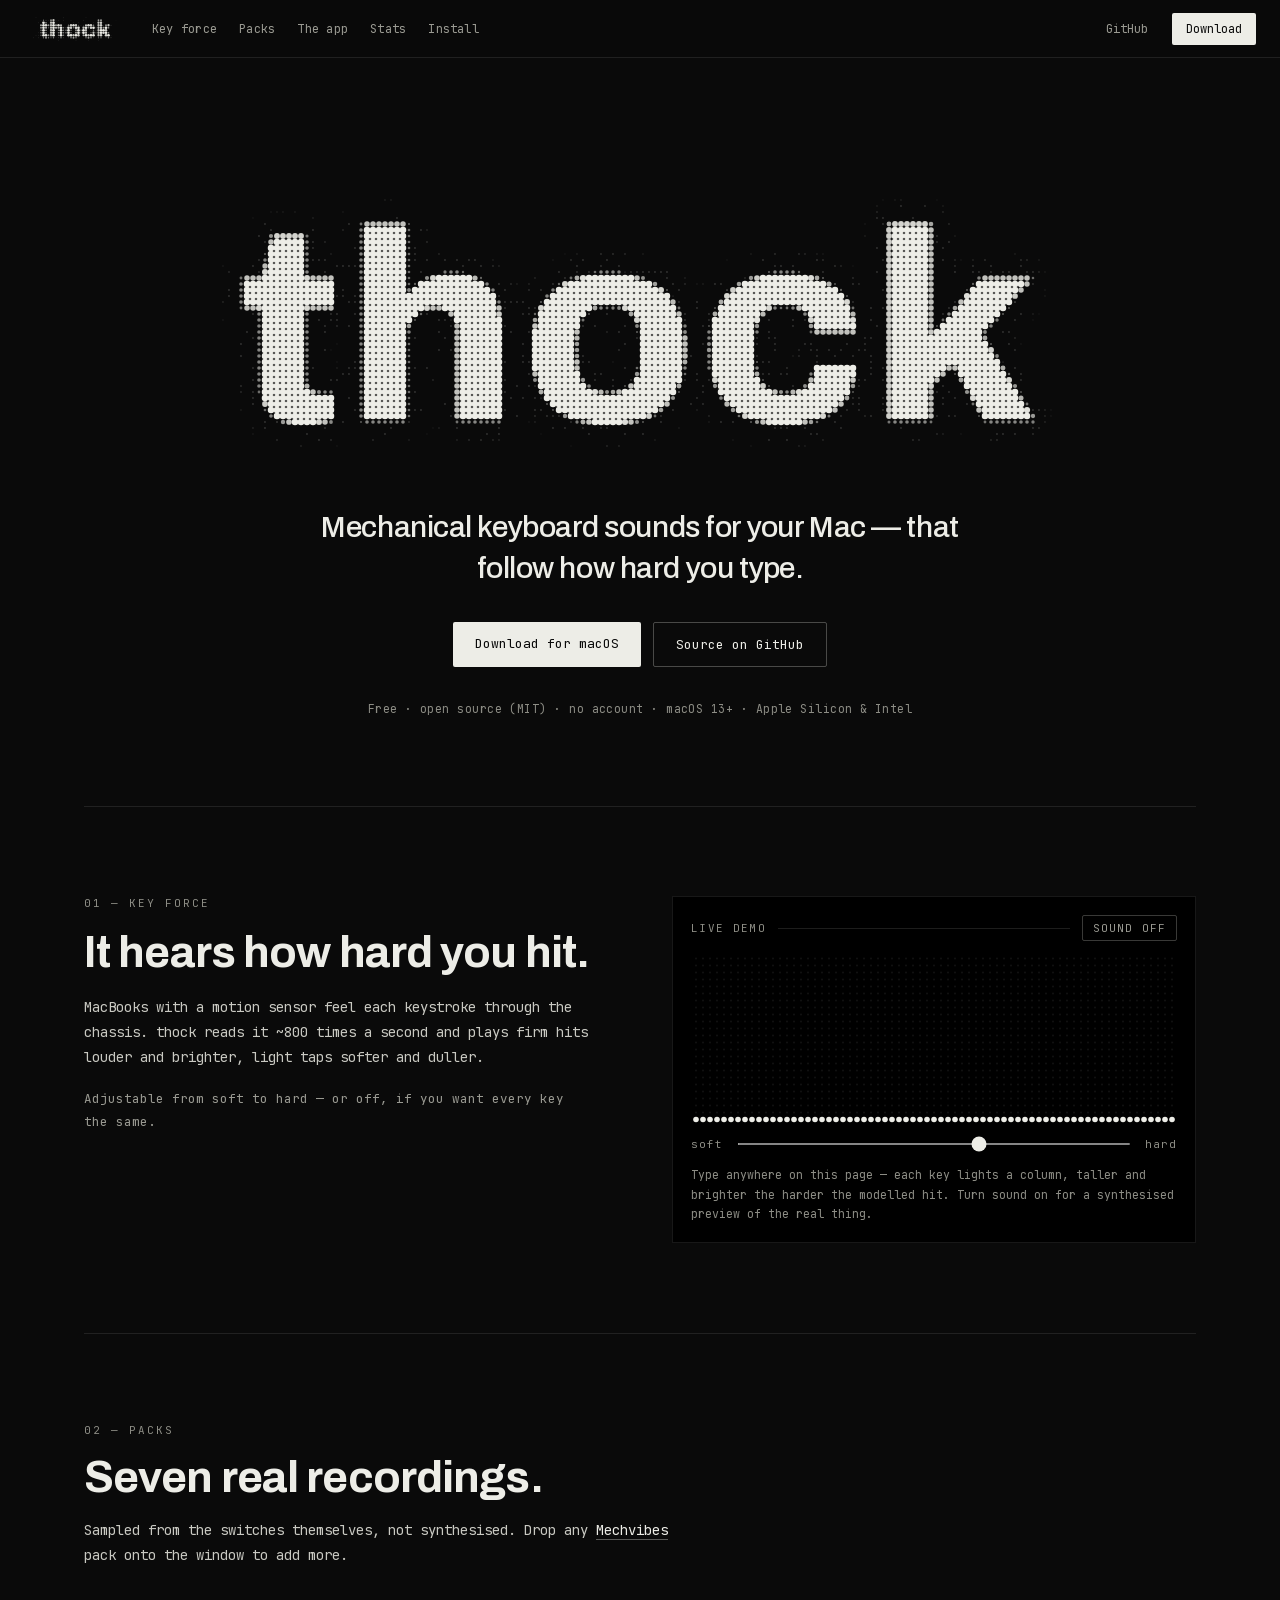
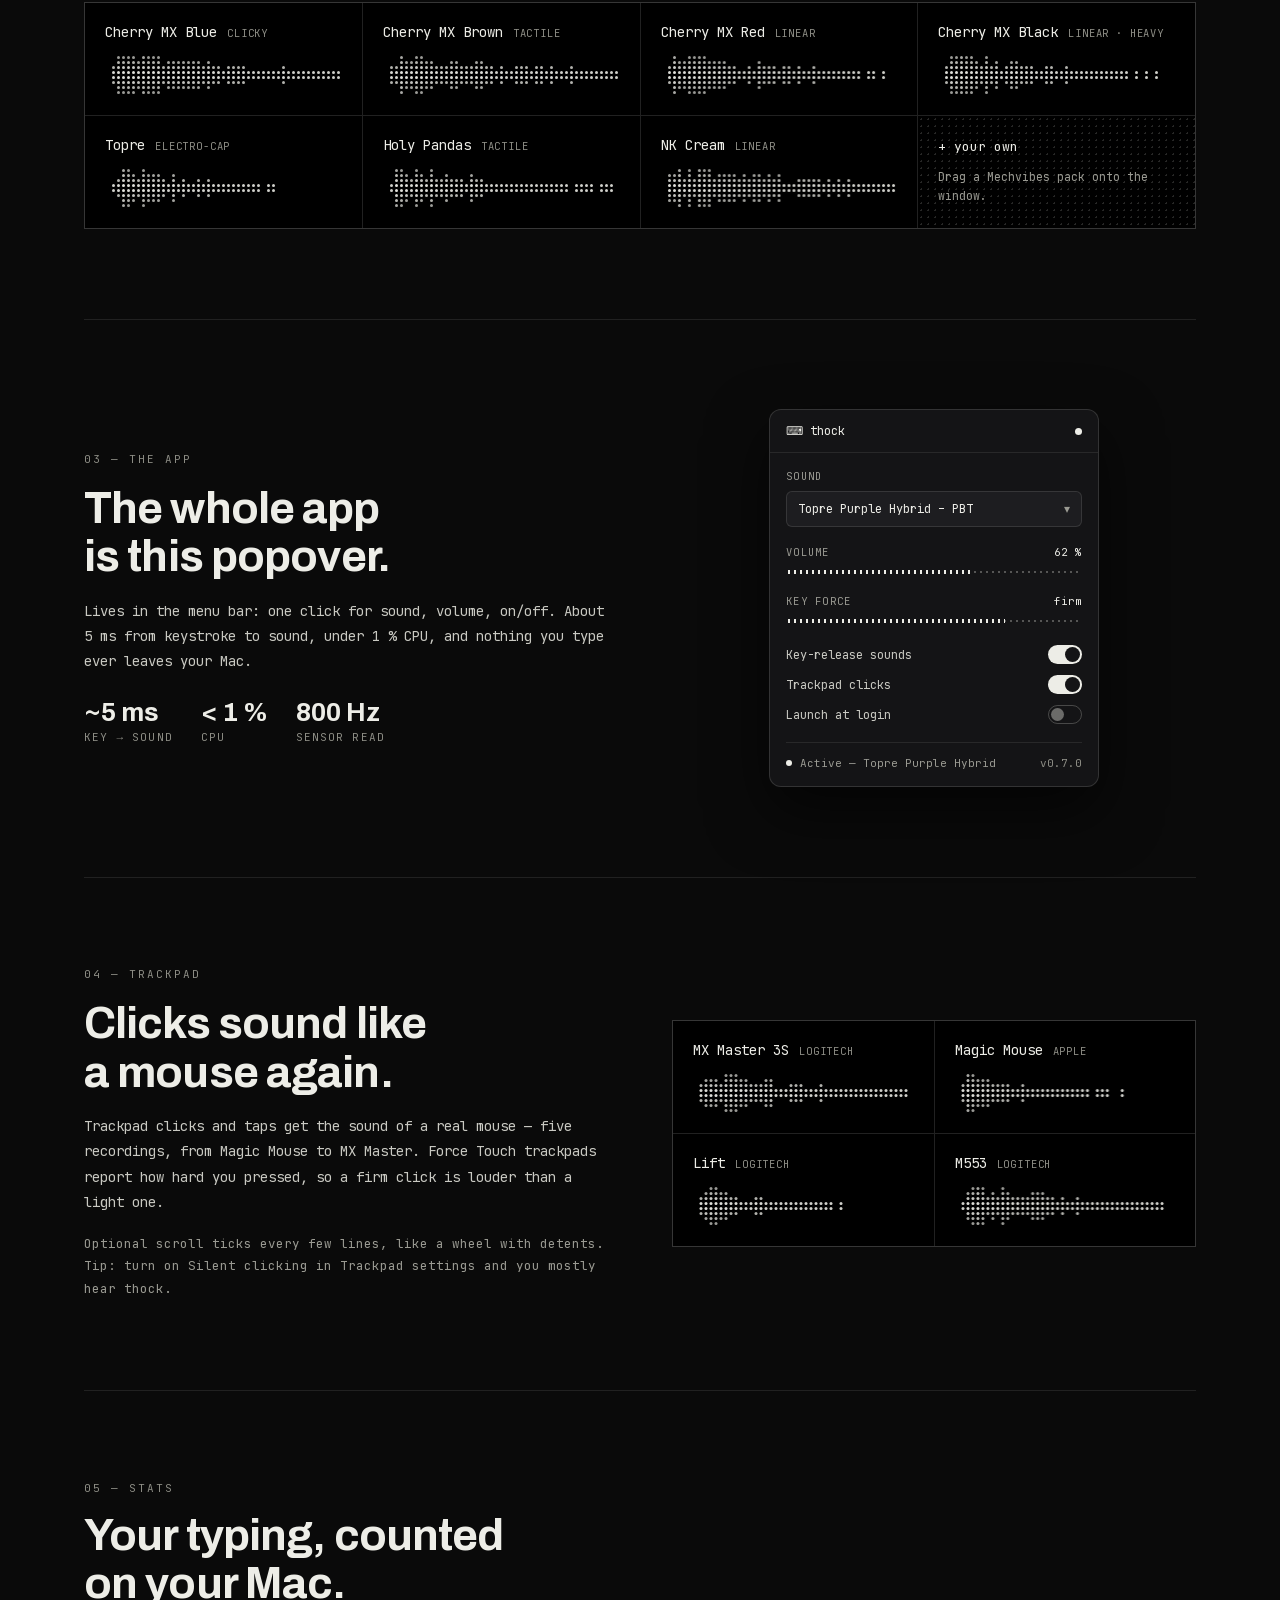
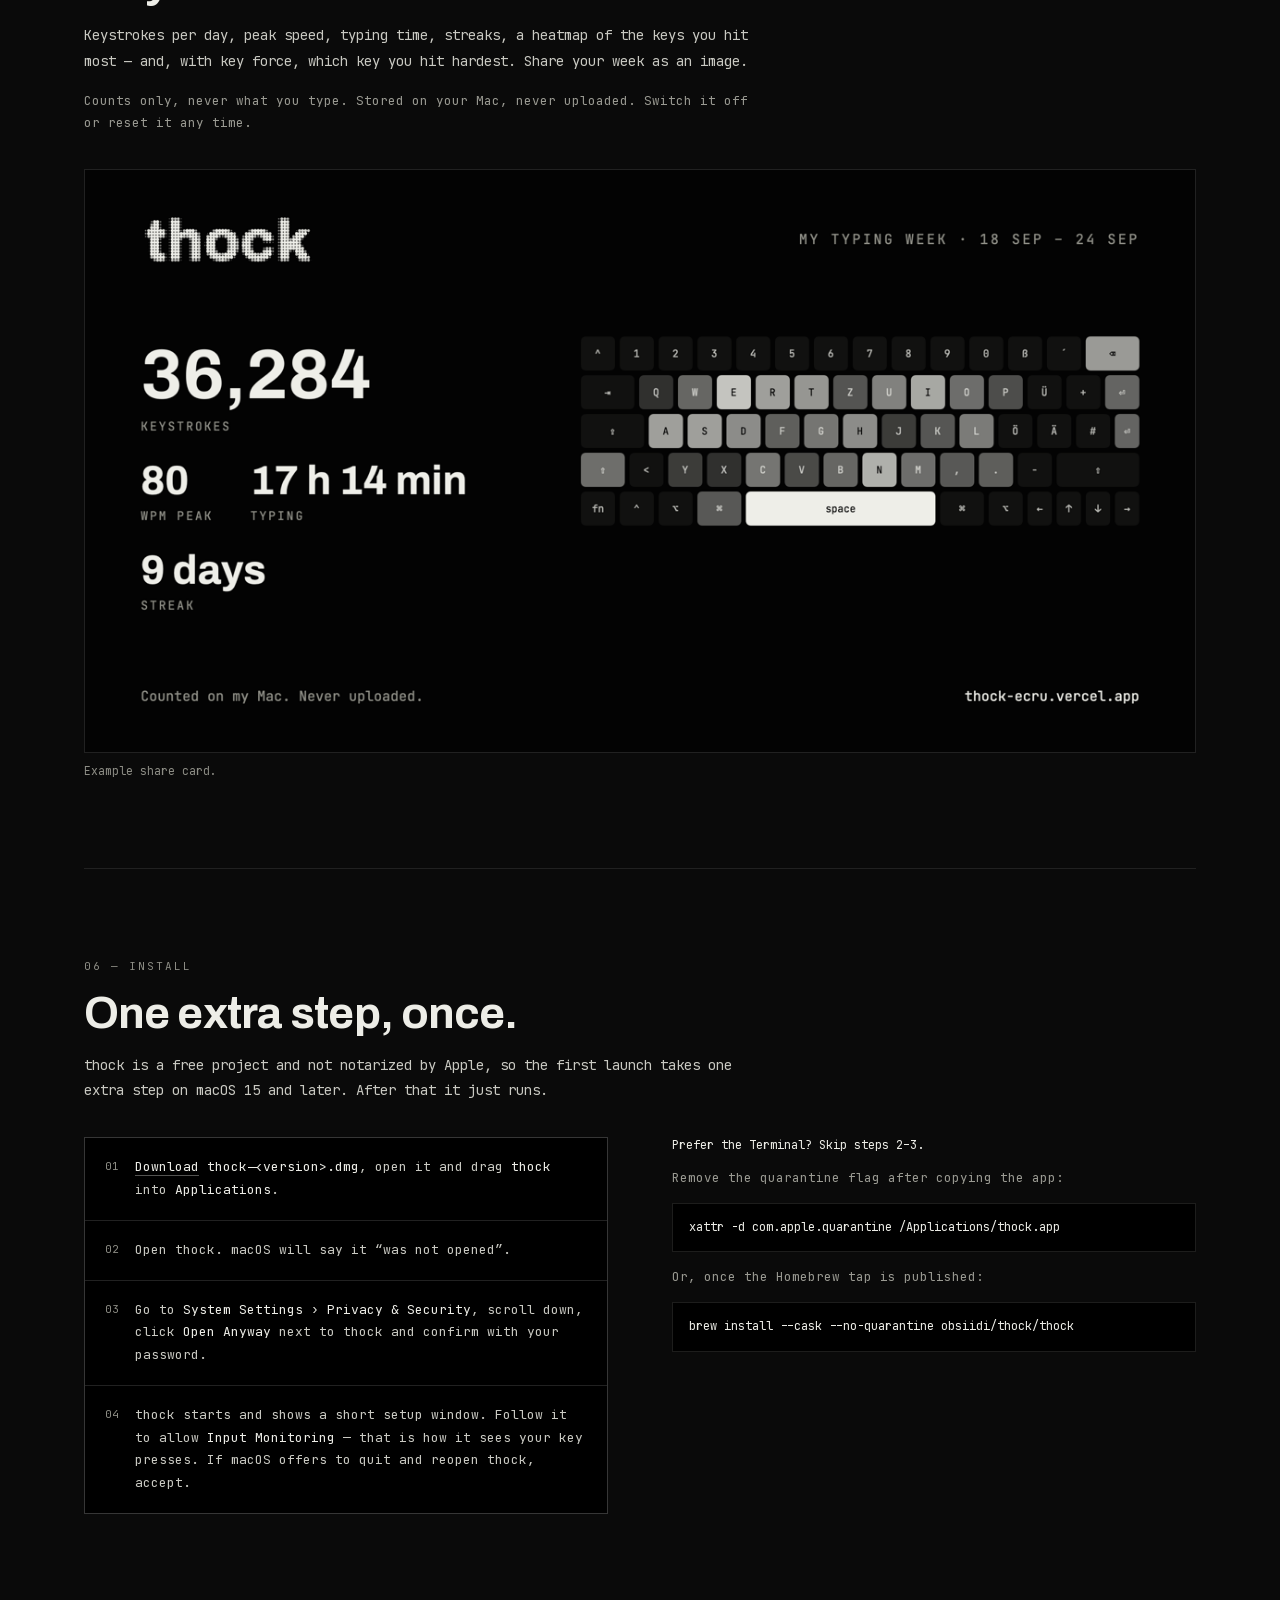
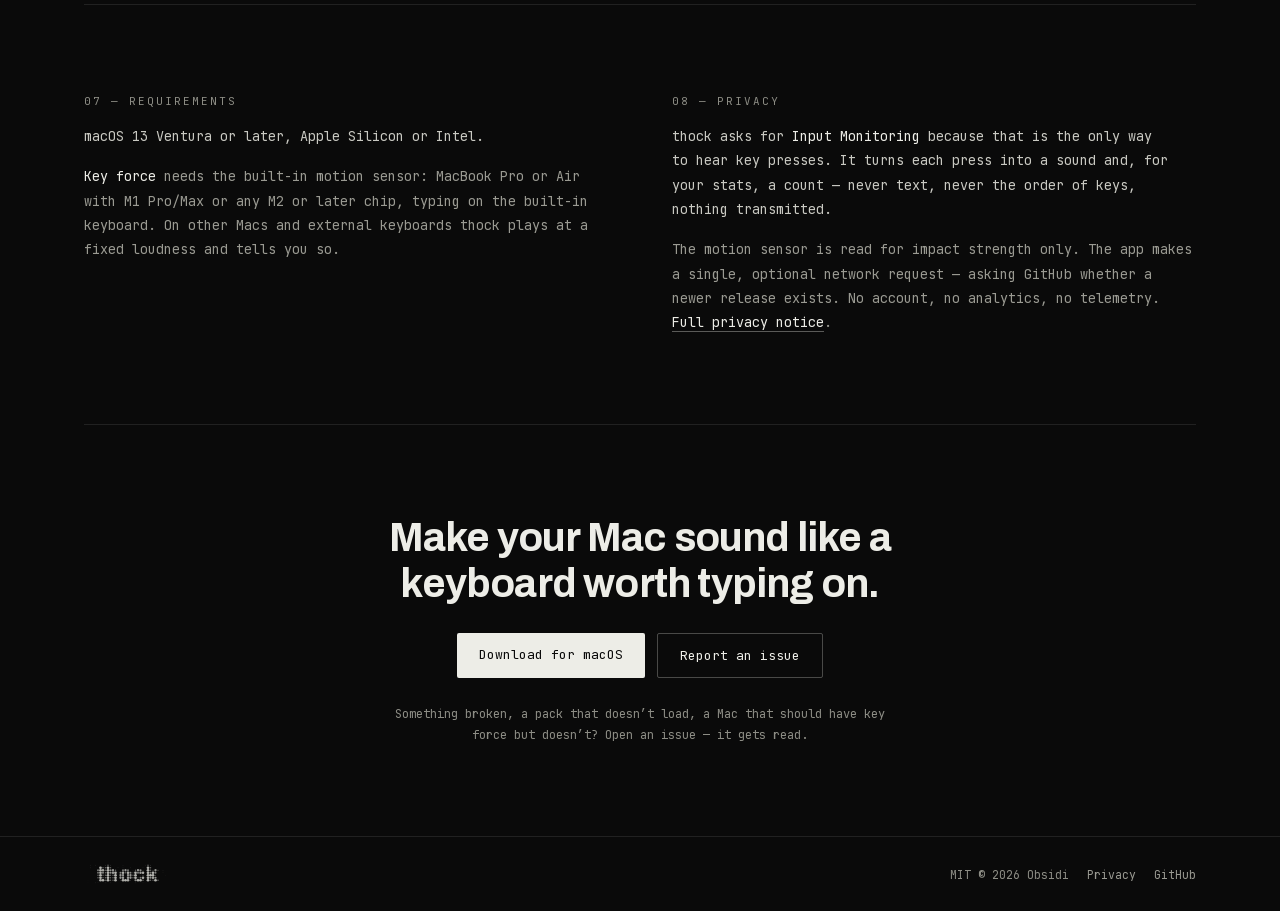
==== commit 0c93e5bc: "0.7.0: release — typing stats and trackpad sounds on the website Website sections for trackpad sound" ====
--- a/site/index.html
+++ b/site/index.html
@@ -16,6 +16,7 @@
     <a href="#force">Key force</a>
     <a href="#packs">Packs</a>
     <a href="#app">The app</a>
+    <a href="#stats">Stats</a>
     <a href="#install">Install</a>
   </nav>
   <span class="spacer"></span>
@@ -106,17 +107,46 @@
           </div>
           <div class="pop-toggles">
             <div class="pop-row"><span>Key-release sounds</span><span class="sw"><i></i></span></div>
+            <div class="pop-row"><span>Trackpad clicks</span><span class="sw"><i></i></span></div>
             <div class="pop-row"><span>Launch at login</span><span class="sw off"><i></i></span></div>
           </div>
-          <div class="pop-foot"><span class="dot s"></span><span class="ellipsis">Active — Topre Purple Hybrid</span><span class="ver">v0.6.2</span></div>
+          <div class="pop-foot"><span class="dot s"></span><span class="ellipsis">Active — Topre Purple Hybrid</span><span class="ver">v0.7.0</span></div>
         </div>
       </div>
     </div>
+  </section>
+
+  <section id="trackpad" class="sec split center">
+    <div class="stack">
+      <span class="eyebrow">04 — Trackpad</span>
+      <h2 class="title">Clicks sound like a mouse again.</h2>
+      <p class="lead">Trackpad clicks and taps get the sound of a real mouse — five recordings, from Magic Mouse to MX Master. Force Touch trackpads report how hard you pressed, so a firm click is louder than a light one.</p>
+      <p class="sub">Optional scroll ticks every few lines, like a wheel with detents. Tip: turn on Silent clicking in Trackpad settings and you mostly hear thock.</p>
+    </div>
+    <div class="packs mice">
+      <div class="pack"><div class="pack-name"><b>MX Master 3S</b><span>LOGITECH</span></div><canvas class="bars" data-dots data-mode="bars" data-seed="11" data-step="5" aria-hidden="true"></canvas></div>
+      <div class="pack"><div class="pack-name"><b>Magic Mouse</b><span>APPLE</span></div><canvas class="bars" data-dots data-mode="bars" data-seed="12" data-step="5" aria-hidden="true"></canvas></div>
+      <div class="pack"><div class="pack-name"><b>Lift</b><span>LOGITECH</span></div><canvas class="bars" data-dots data-mode="bars" data-seed="13" data-step="5" aria-hidden="true"></canvas></div>
+      <div class="pack"><div class="pack-name"><b>M553</b><span>LOGITECH</span></div><canvas class="bars" data-dots data-mode="bars" data-seed="14" data-step="5" aria-hidden="true"></canvas></div>
+    </div>
+  </section>
+
+  <section id="stats" class="sec stack">
+    <div class="stack tight mw-680">
+      <span class="eyebrow">05 — Stats</span>
+      <h2 class="title">Your typing, counted on your Mac.</h2>
+      <p class="lead">Keystrokes per day, peak speed, typing time, streaks, a heatmap of the keys you hit most — and, with key force, which key you hit hardest. Share your week as an image.</p>
+      <p class="sub">Counts only, never what you type. Stored on your Mac, never uploaded. Switch it off or reset it any time.</p>
+    </div>
+    <figure class="card-fig">
+      <img src="stats-card.png" width="1200" height="630" alt="Example share card: 36,283 keystrokes, 80 wpm peak, 17 h 13 min typing, 9-day streak, and a keyboard heatmap.">
+      <figcaption>Example share card.</figcaption>
+    </figure>
   </section>
 
   <section id="install" class="sec stack">
     <div class="stack tight mw-680">
-      <span class="eyebrow">04 — Install</span>
+      <span class="eyebrow">06 — Install</span>
       <h2 class="title">One extra step, once.</h2>
       <p class="lead">thock is a free project and not notarized by Apple, so the first launch takes one extra step on macOS 15 and later. After that it just runs.</p>
     </div>
@@ -139,13 +169,13 @@
 
   <section class="sec split narrow">
     <div class="stack tight">
-      <span class="eyebrow">05 — Requirements</span>
+      <span class="eyebrow">07 — Requirements</span>
       <p class="body">macOS 13 Ventura or later, Apple Silicon or Intel.</p>
       <p class="body dim"><span class="hl">Key force</span> needs the built-in motion sensor: MacBook Pro or Air with M1 Pro/Max or any M2 or later chip, typing on the built-in keyboard. On other Macs and external keyboards thock plays at a fixed loudness and tells you so.</p>
     </div>
     <div class="stack tight">
-      <span class="eyebrow">06 — Privacy</span>
-      <p class="body">thock asks for <span class="hl">Input Monitoring</span> because that is the only way to hear key presses. It turns each press into a sound and nothing else: no keystrokes are stored, logged or transmitted.</p>
+      <span class="eyebrow">08 — Privacy</span>
+      <p class="body">thock asks for <span class="hl">Input Monitoring</span> because that is the only way to hear key presses. It turns each press into a sound and, for your stats, a count — never text, never the order of keys, nothing transmitted.</p>
       <p class="body dim">The motion sensor is read for impact strength only. The app makes a single, optional network request — asking GitHub whether a newer release exists. No account, no analytics, no telemetry. <a class="u" href="/privacy">Full privacy notice</a>.</p>
     </div>
   </section>
--- a/site/style.css
+++ b/site/style.css
@@ -174,6 +174,12 @@
 .pack.own b { font-weight: 400; font-size: 13px; color: var(--ink); }
 .pack.own span { font-size: 11.5px; line-height: 1.7; color: var(--ink-3); }
 
+/* Trackpad + stats sections */
+.packs.mice { grid-template-columns: repeat(auto-fill, minmax(200px, 1fr)); }
+.card-fig { margin: 0; display: flex; flex-direction: column; gap: 10px; }
+.card-fig img { width: 100%; height: auto; display: block; border: 1px solid var(--line); }
+.card-fig figcaption { font-size: 11.5px; color: var(--ink-4); }
+
 /* Stats */
 .stats { display: flex; flex-wrap: wrap; gap: 28px; padding-top: 6px; }
 .stat { display: flex; flex-direction: column; gap: 4px; }
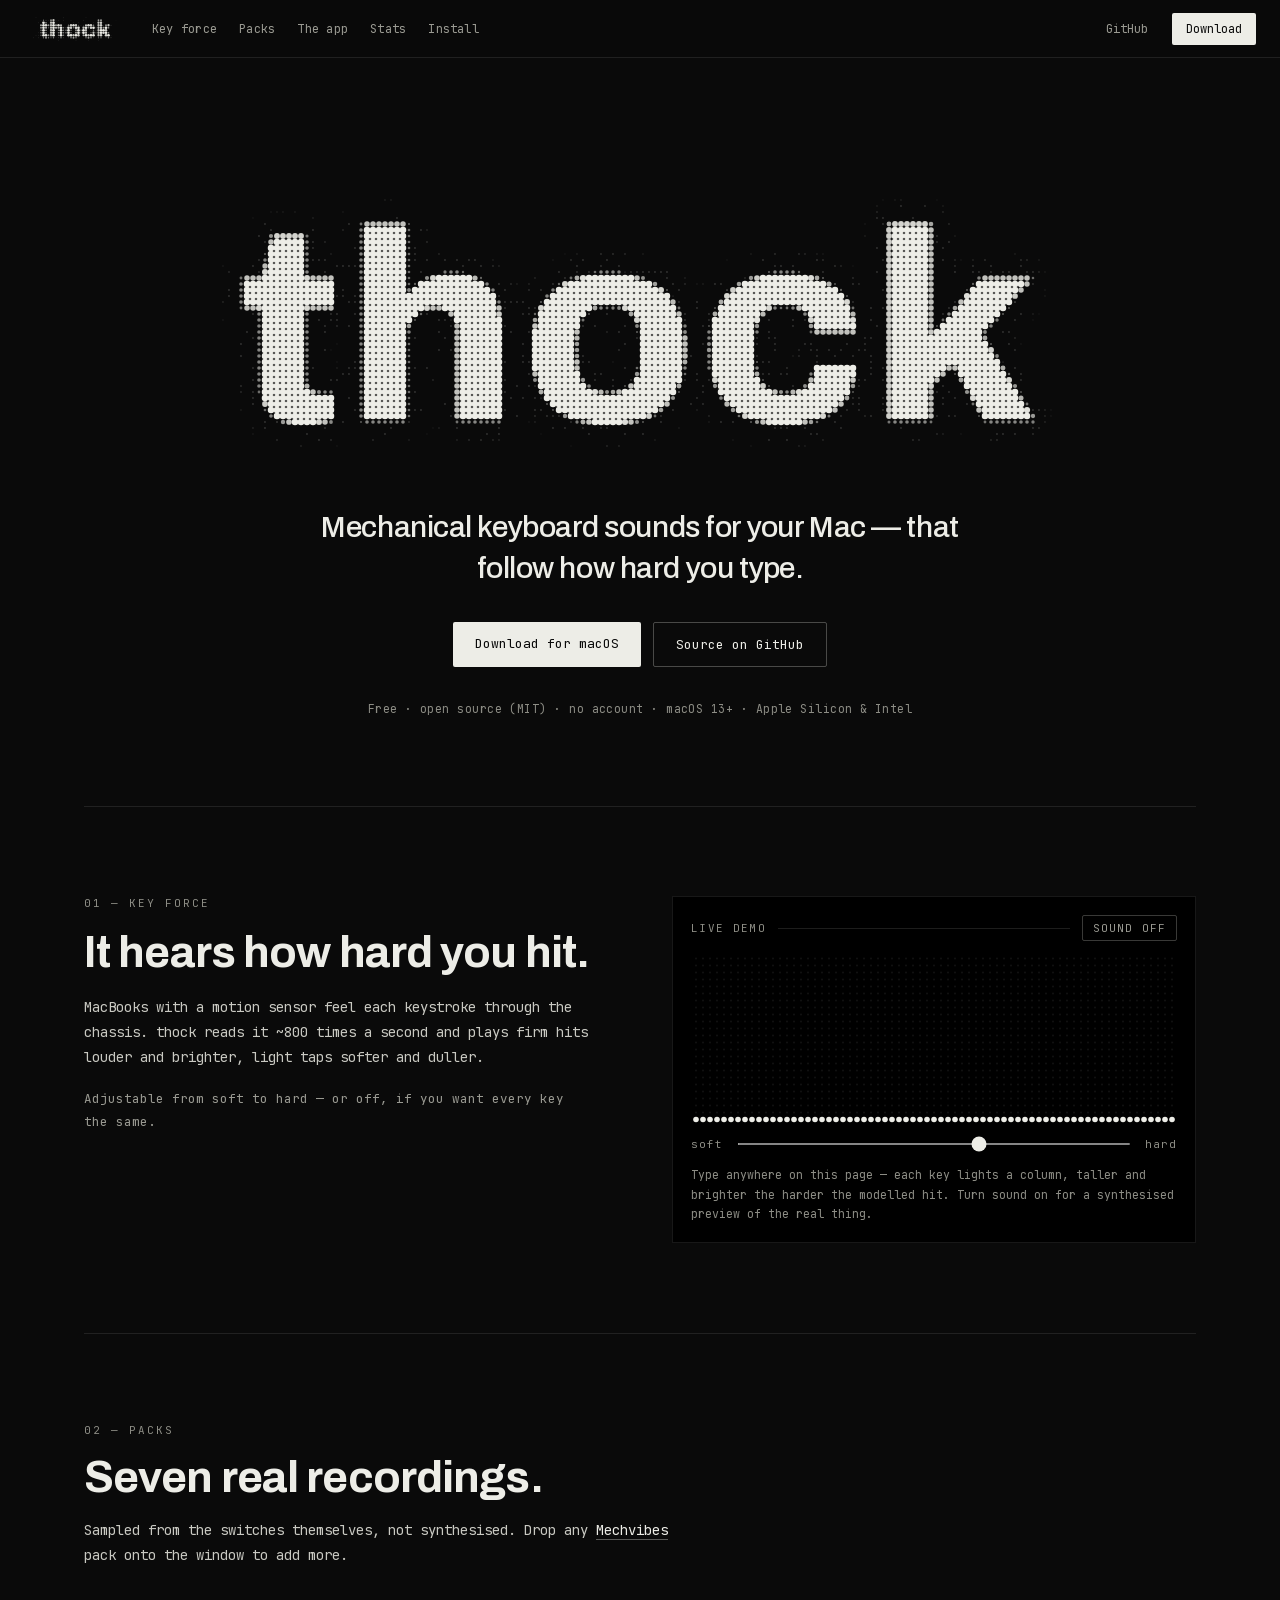
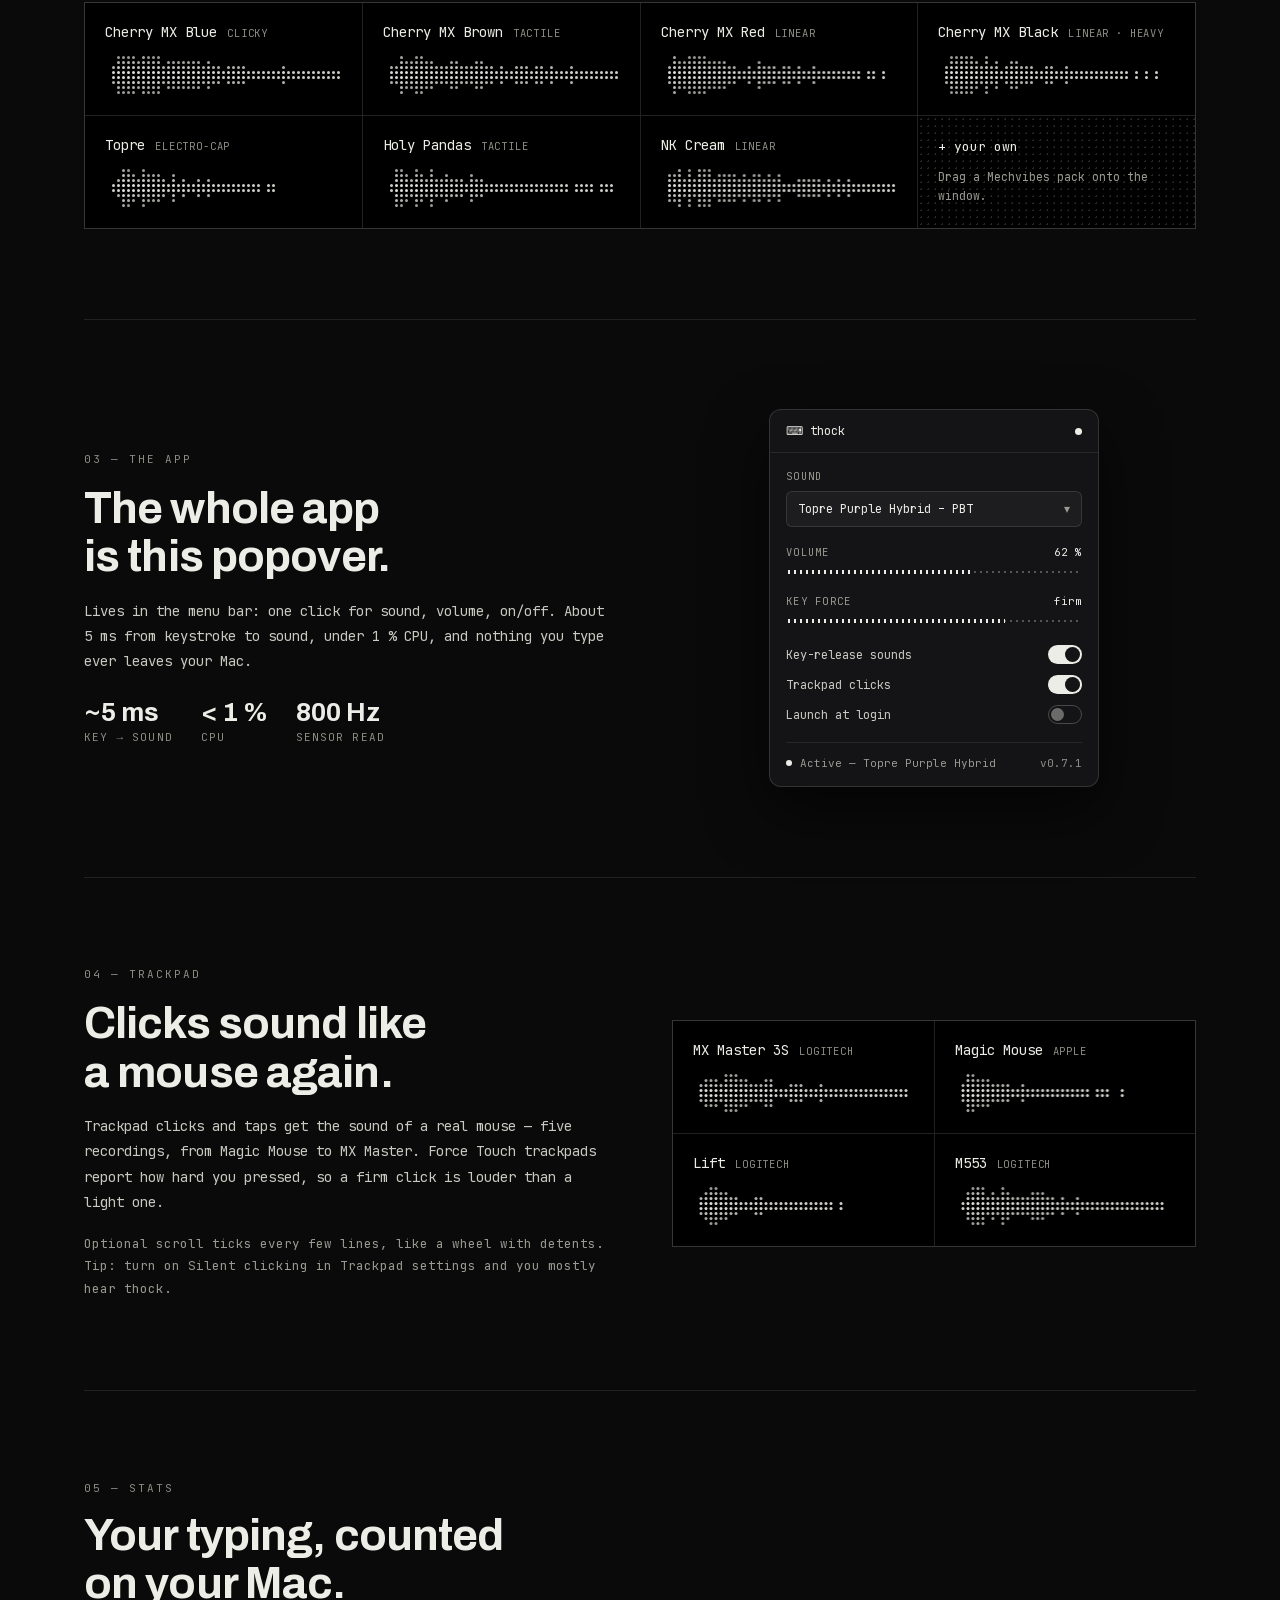
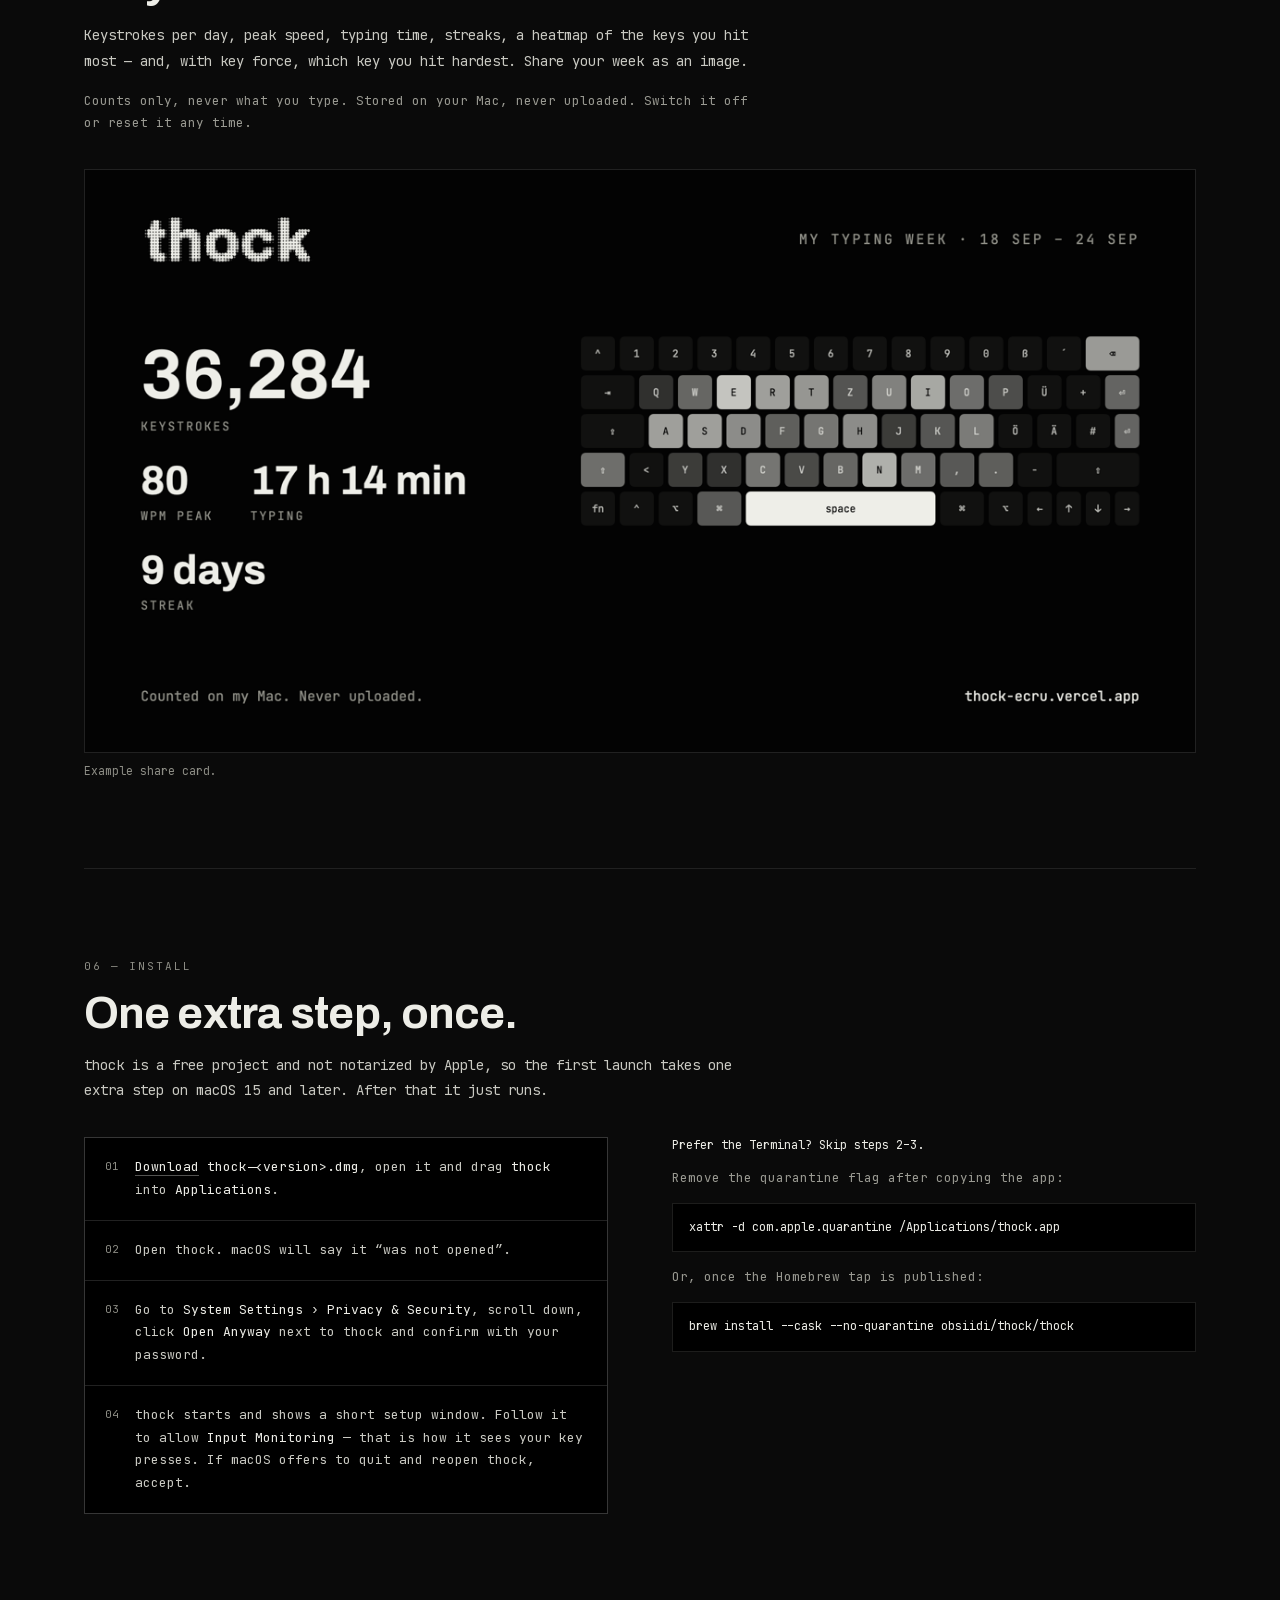
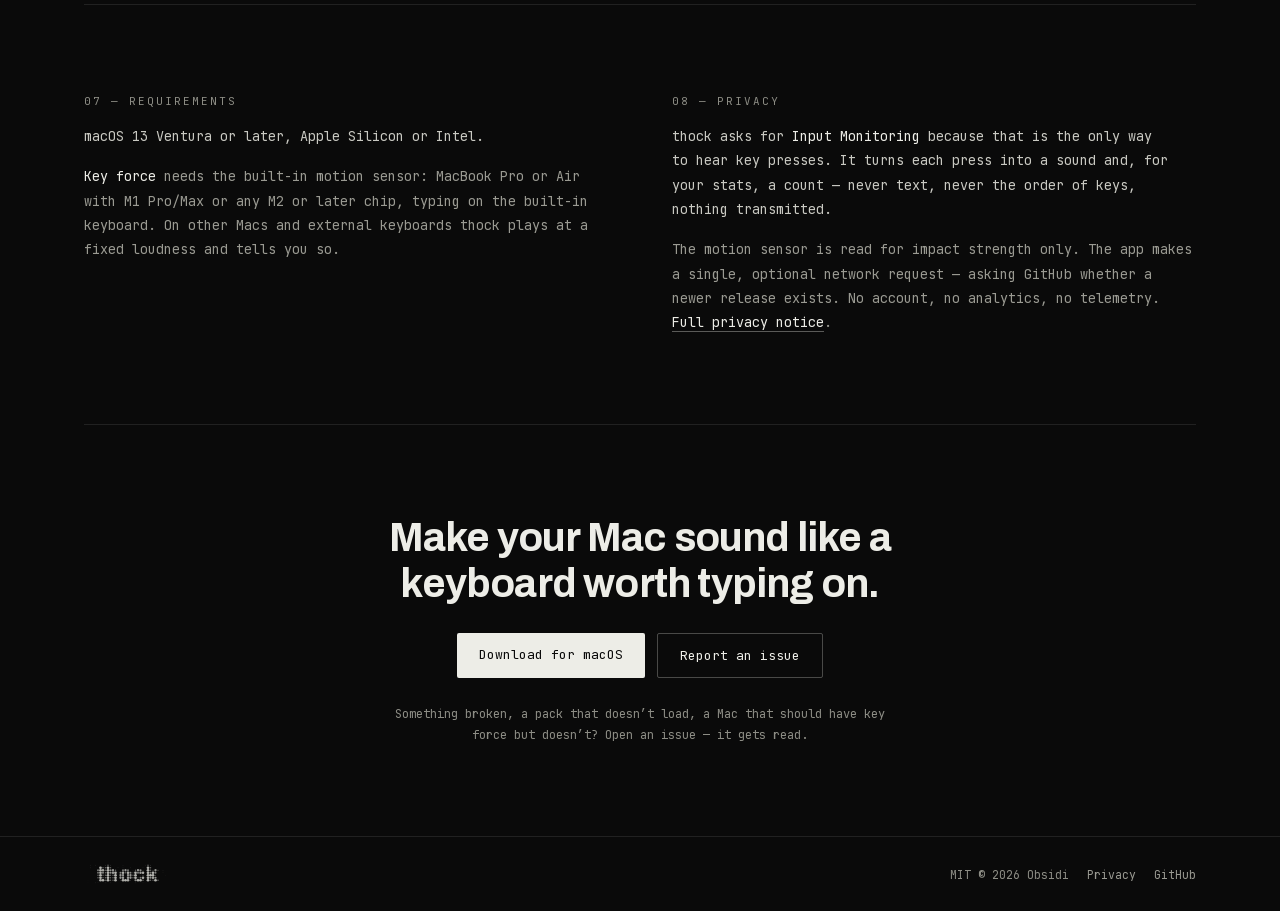
==== commit 3c040aa9: "0.7.1: popover sizes to its content (top was clipped) The popover kept its initial size while the Sw" ====
--- a/site/index.html
+++ b/site/index.html
@@ -110,7 +110,7 @@
             <div class="pop-row"><span>Trackpad clicks</span><span class="sw"><i></i></span></div>
             <div class="pop-row"><span>Launch at login</span><span class="sw off"><i></i></span></div>
           </div>
-          <div class="pop-foot"><span class="dot s"></span><span class="ellipsis">Active — Topre Purple Hybrid</span><span class="ver">v0.7.0</span></div>
+          <div class="pop-foot"><span class="dot s"></span><span class="ellipsis">Active — Topre Purple Hybrid</span><span class="ver">v0.7.1</span></div>
         </div>
       </div>
     </div>
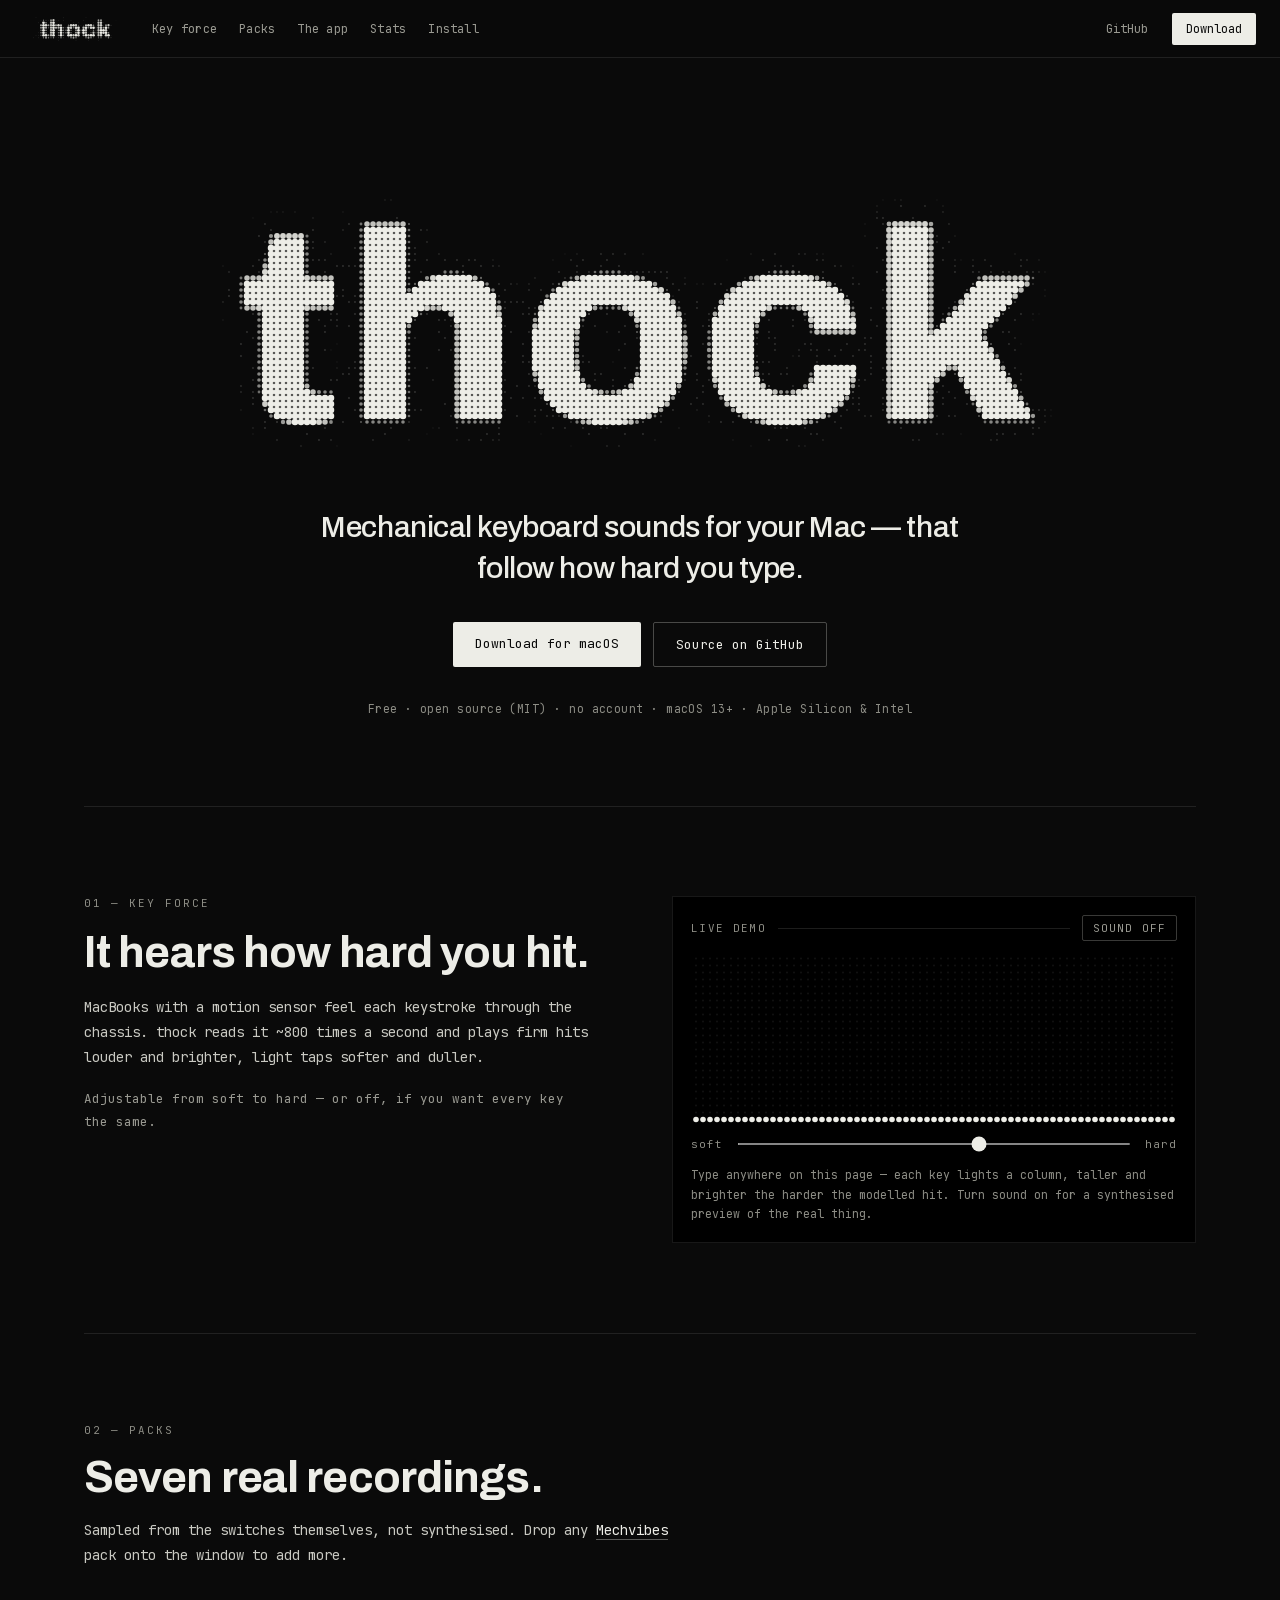
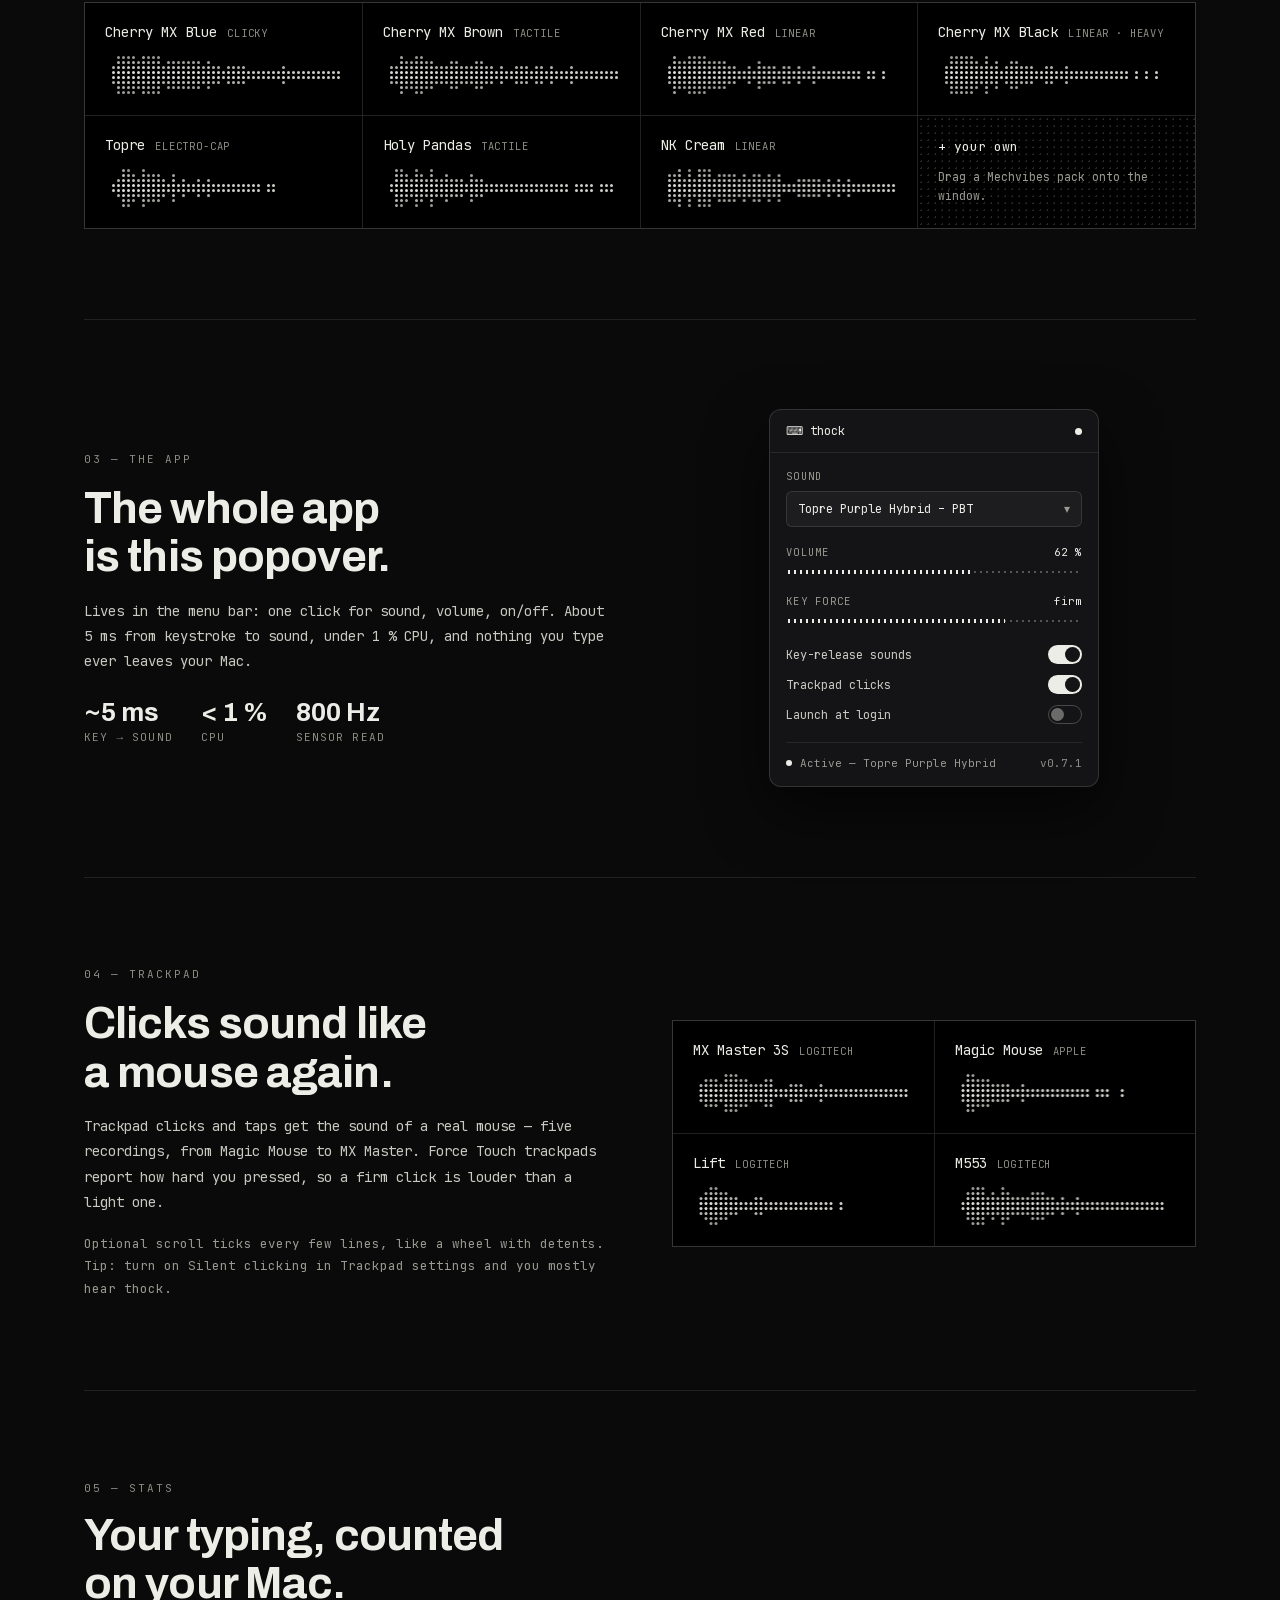
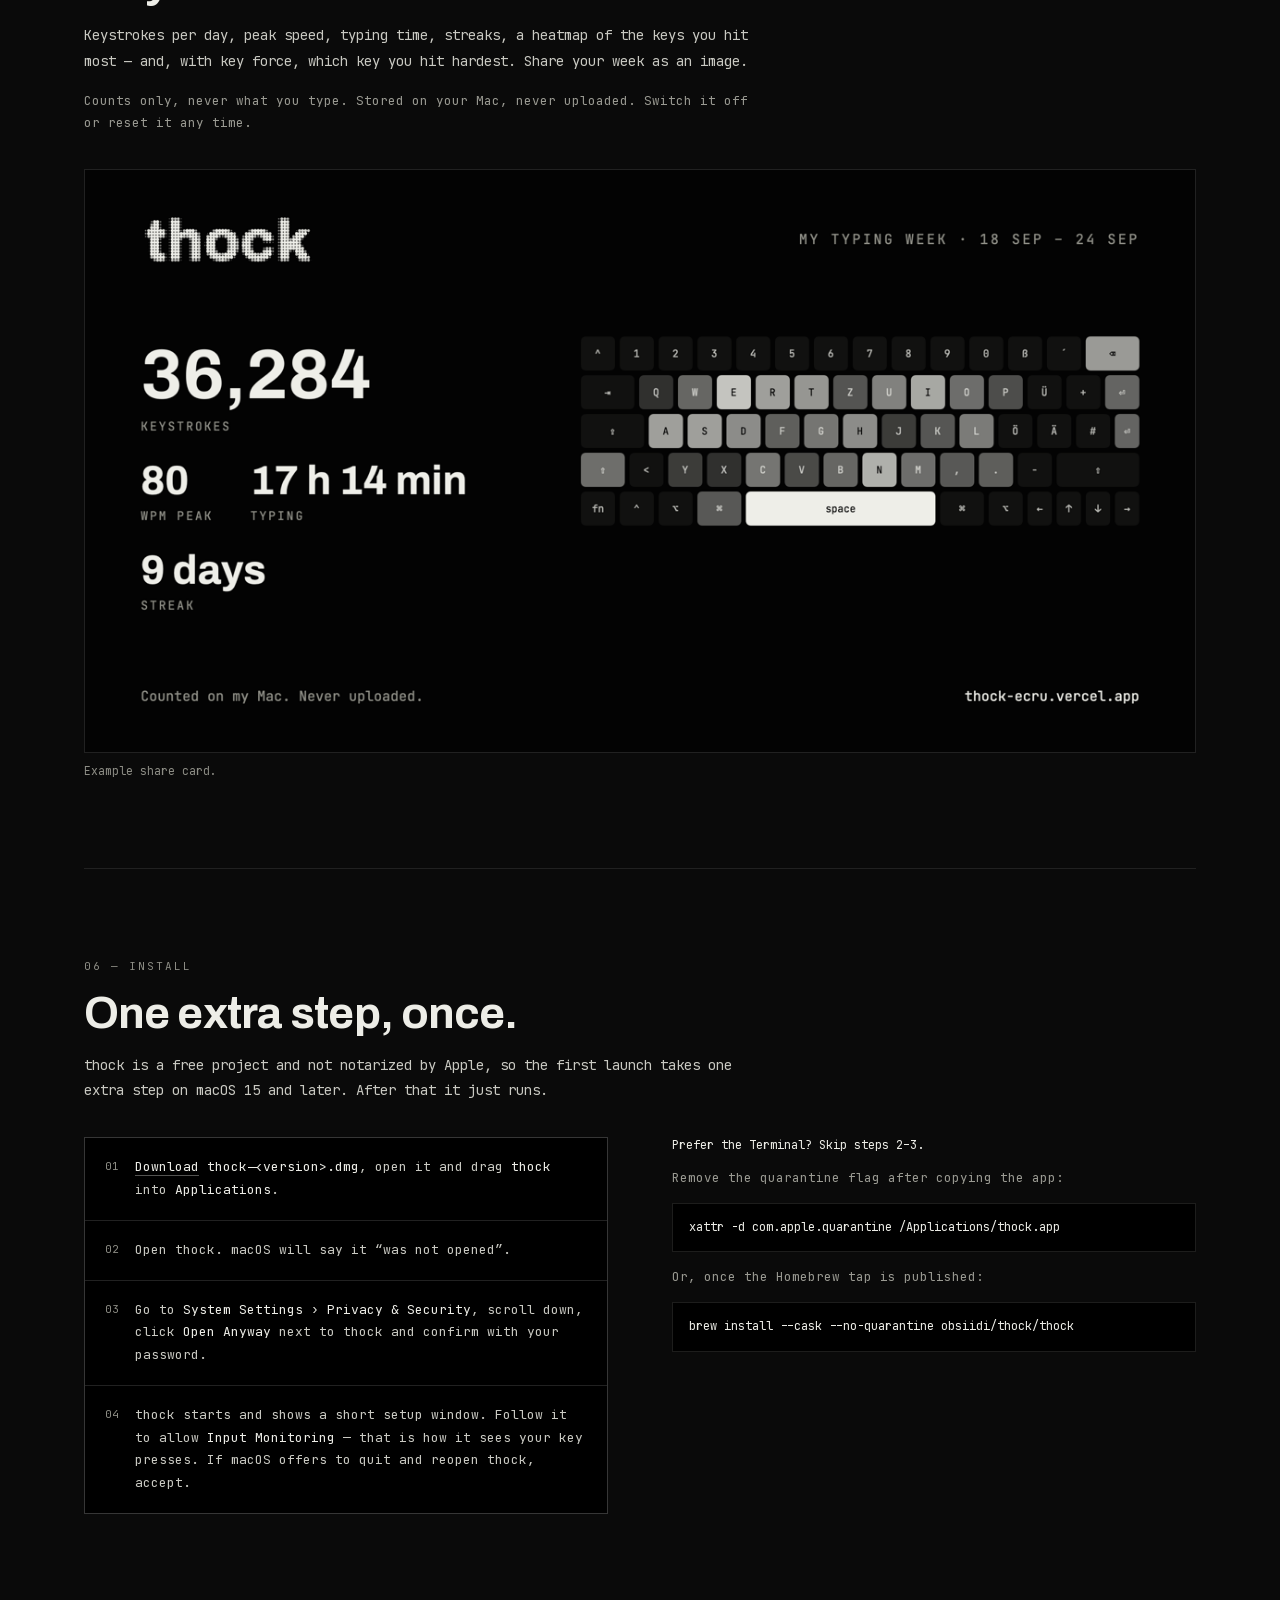
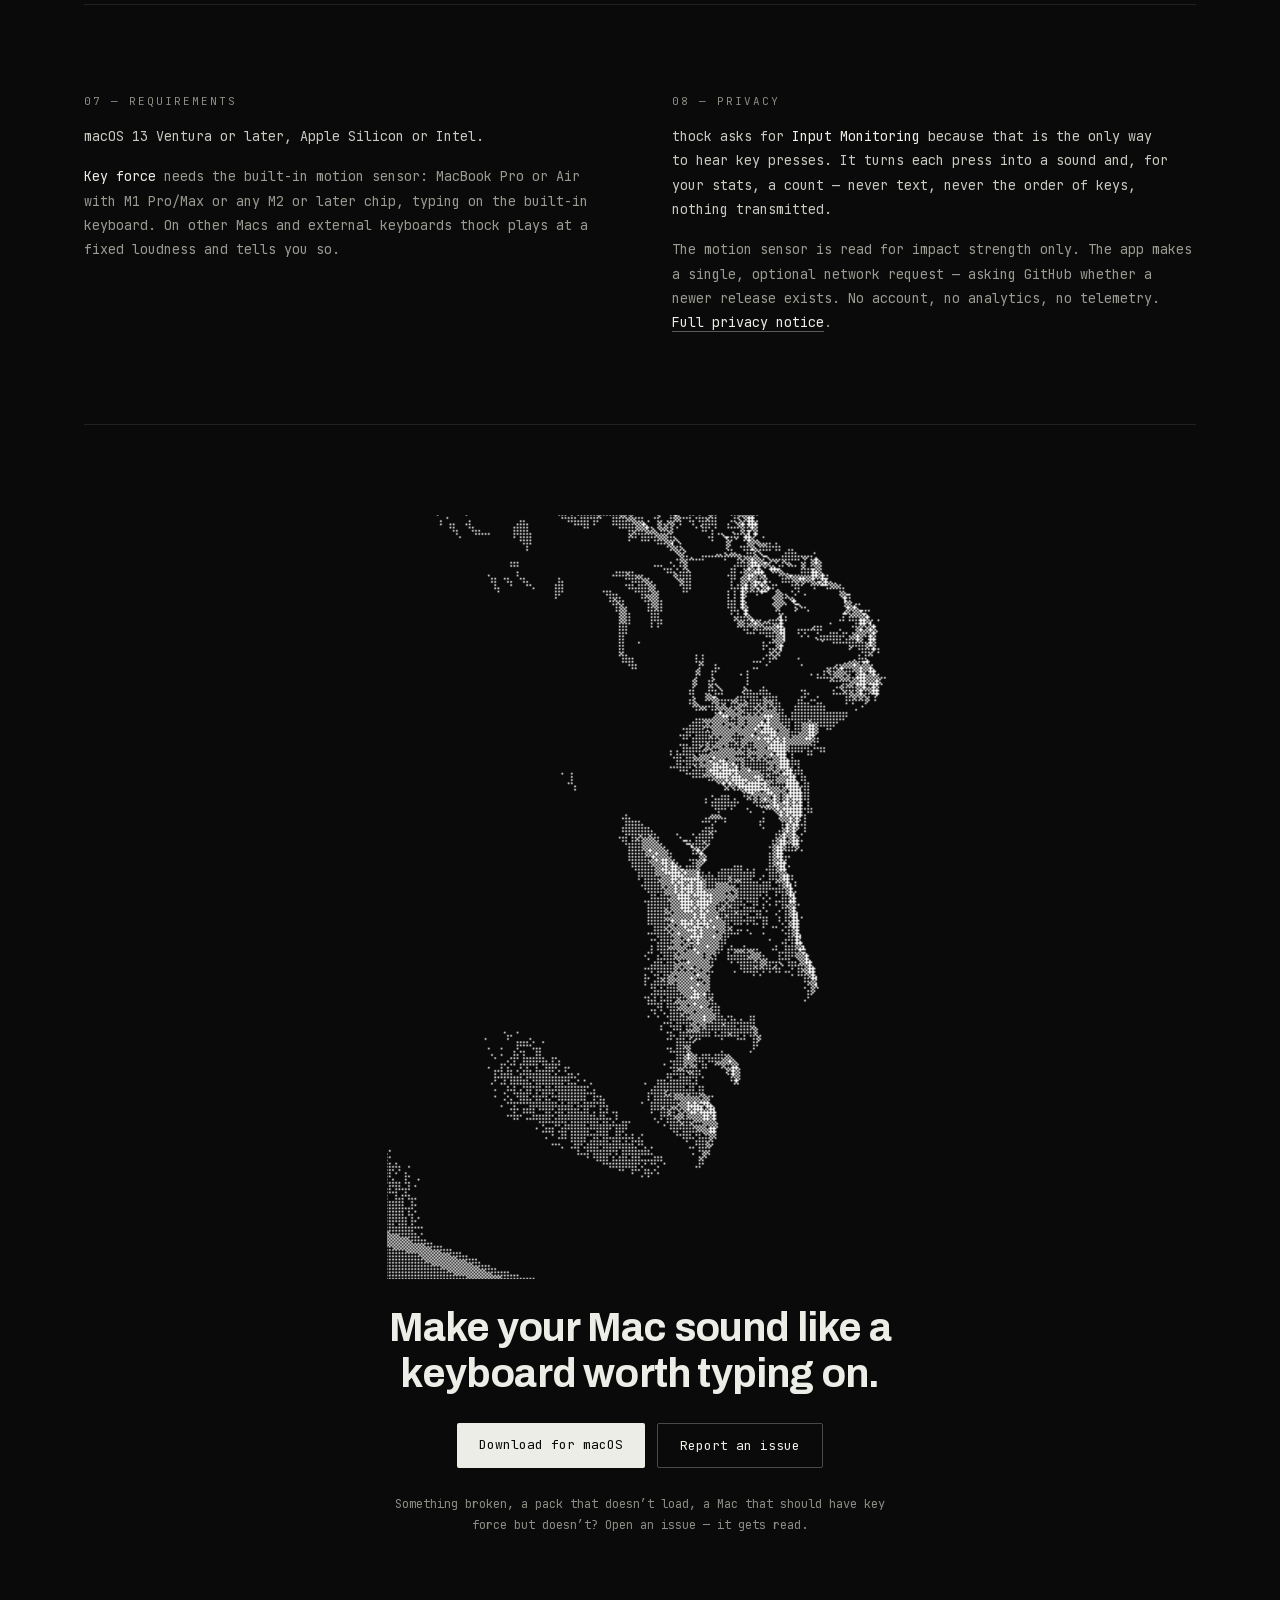
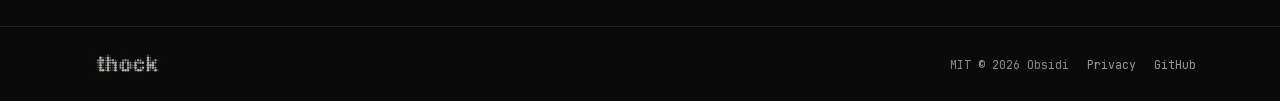
==== commit f9091250: "Site: interactive dot-art portrait above the final call to action The picture is shown 1:1 (1014x152" ====
--- a/site/index.html
+++ b/site/index.html
@@ -181,6 +181,9 @@
   </section>
 
   <section class="sec finale">
+    <div class="portrait">
+      <canvas data-dots data-mode="photo" data-src="portrait.png" aria-hidden="true"></canvas>
+    </div>
     <h2 class="title">Make your Mac sound like a keyboard worth typing on.</h2>
     <div class="cta">
       <a class="btn" href="https://github.com/obsiidi/thock/releases/latest">Download for macOS</a>
--- a/site/style.css
+++ b/site/style.css
@@ -263,6 +263,10 @@
 .finale .title { max-width: 640px; font-size: clamp(26px, 3.6vw, 40px); line-height: 1.15; }
 .finale p { margin: 0; max-width: 520px; font-size: 12px; line-height: 1.8; color: var(--ink-4); text-wrap: pretty; }
 
+/* Portrait (dot-matrix picture: cursor lights it, typing ripples it) */
+.portrait { width: min(507px, 100%); aspect-ratio: 1014 / 1528; }
+.portrait canvas { width: 100%; height: 100%; cursor: crosshair; }
+
 /* Footer */
 footer { border-top: 1px solid var(--line); }
 .foot {
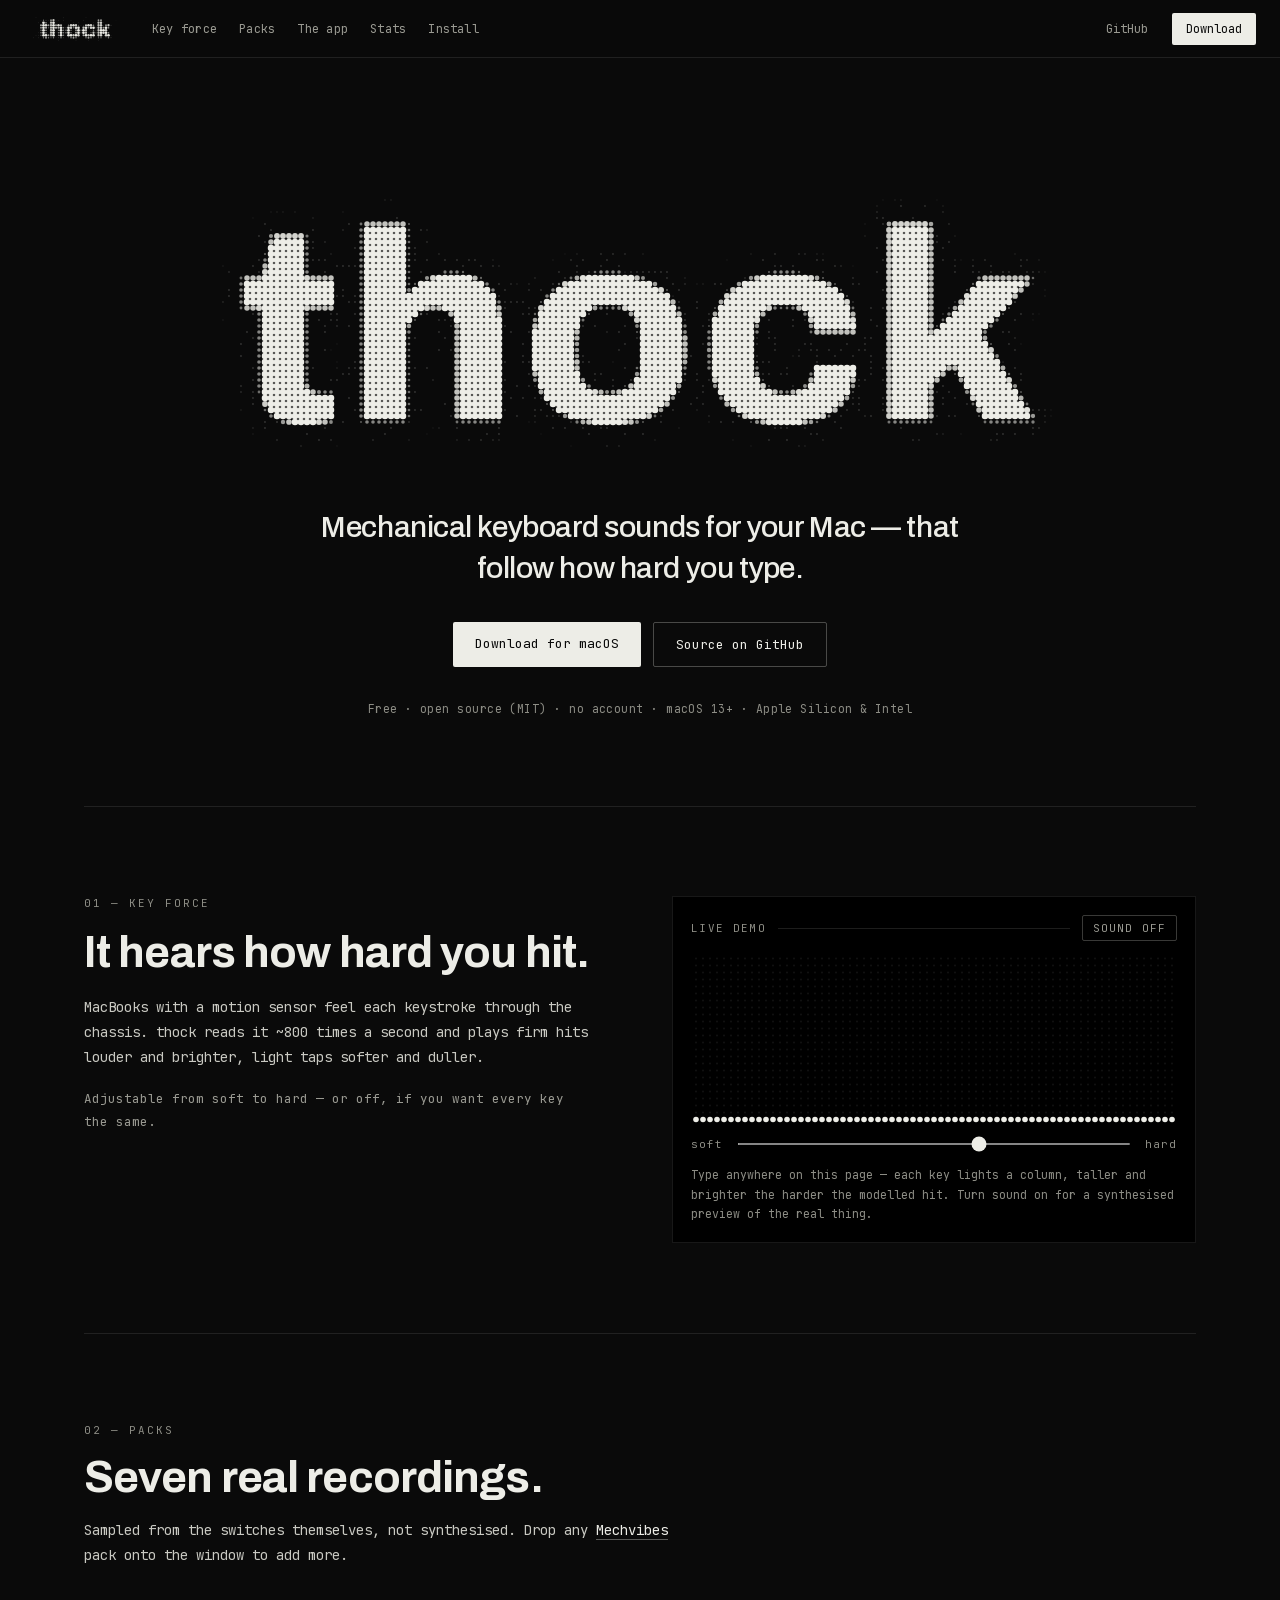
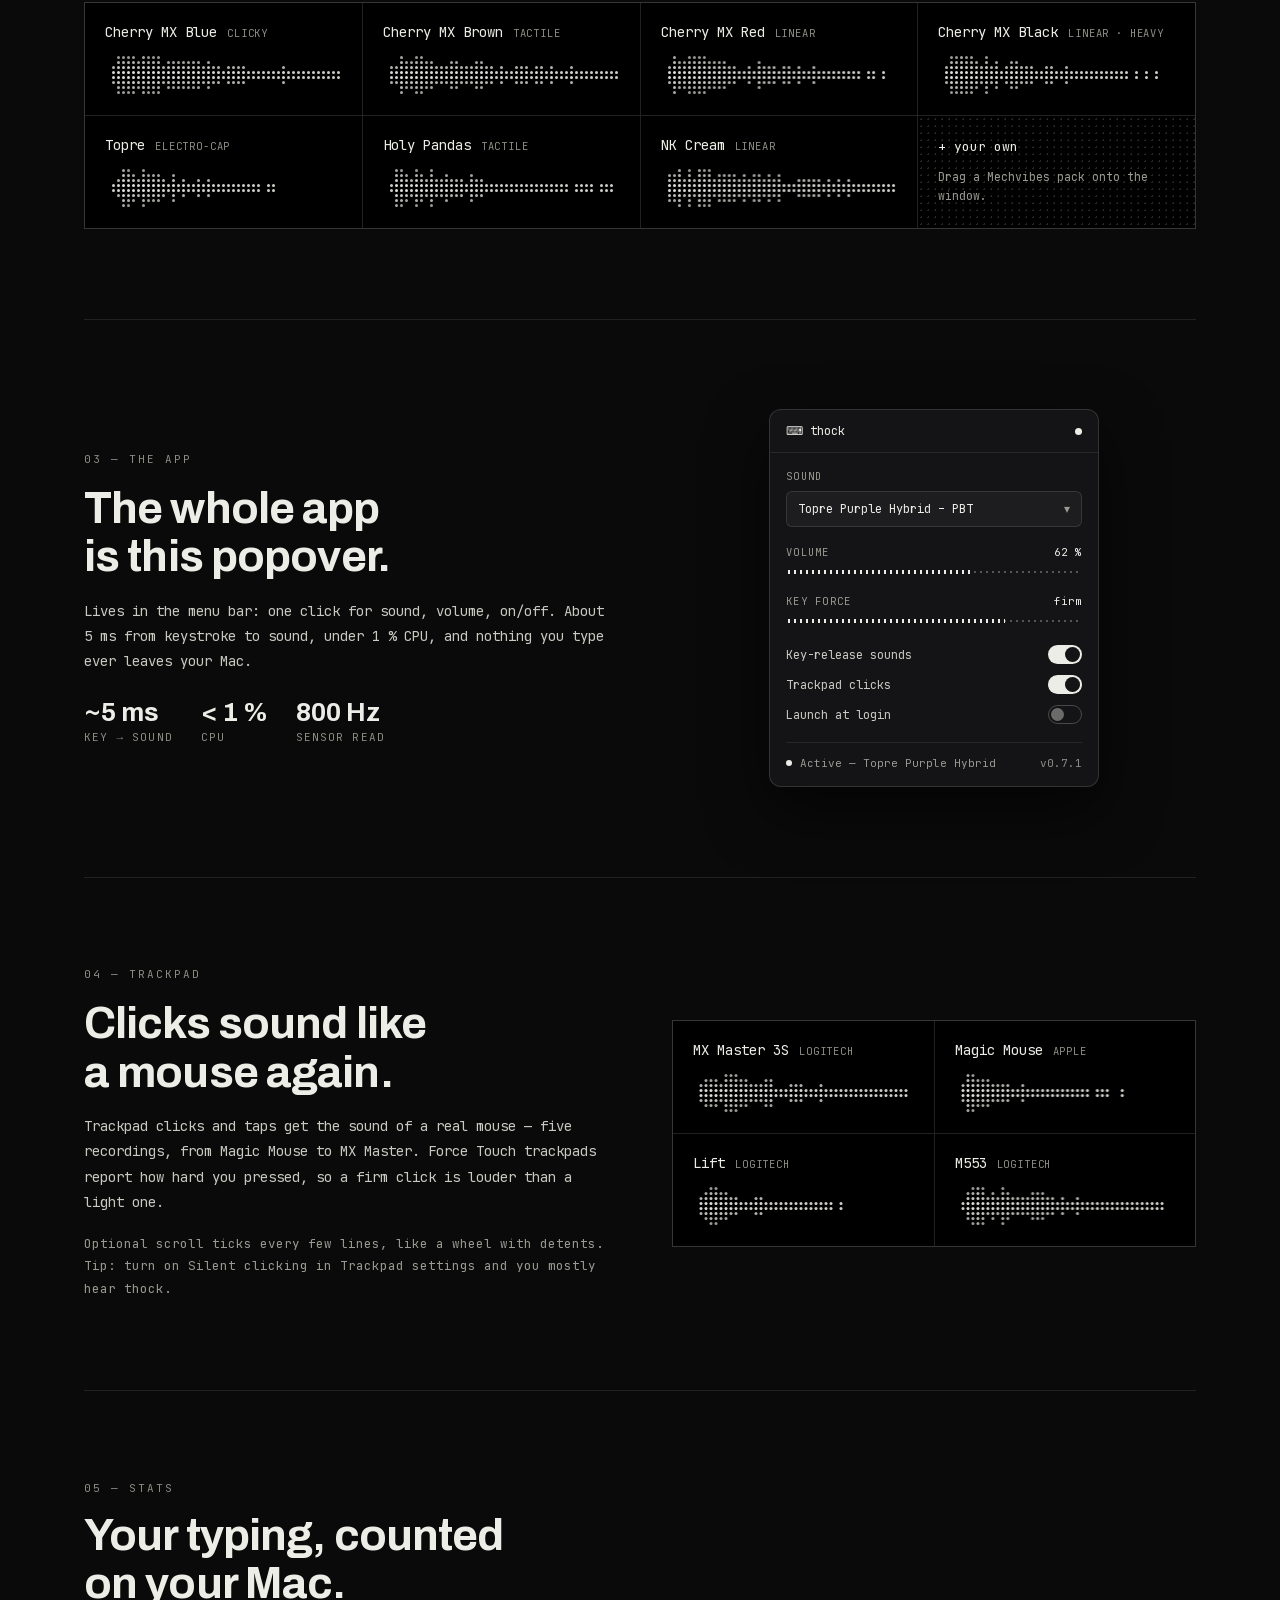
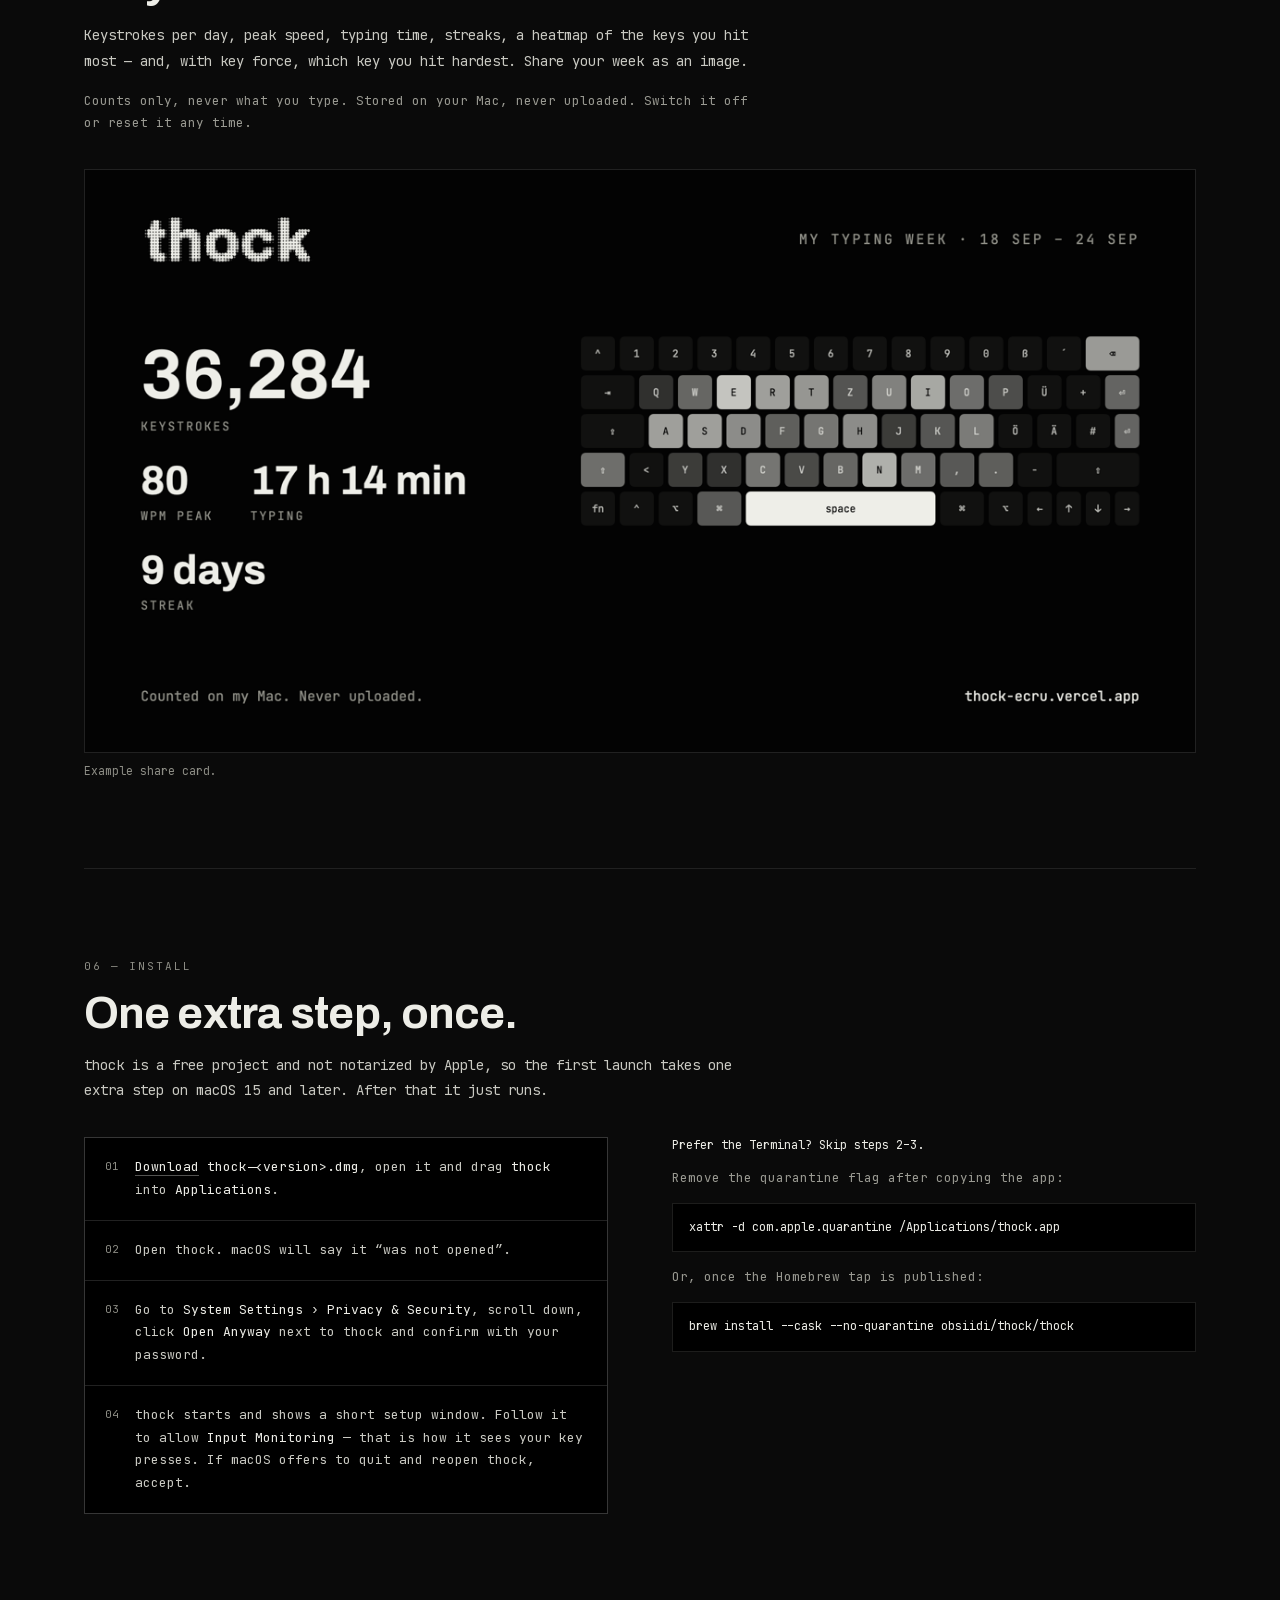
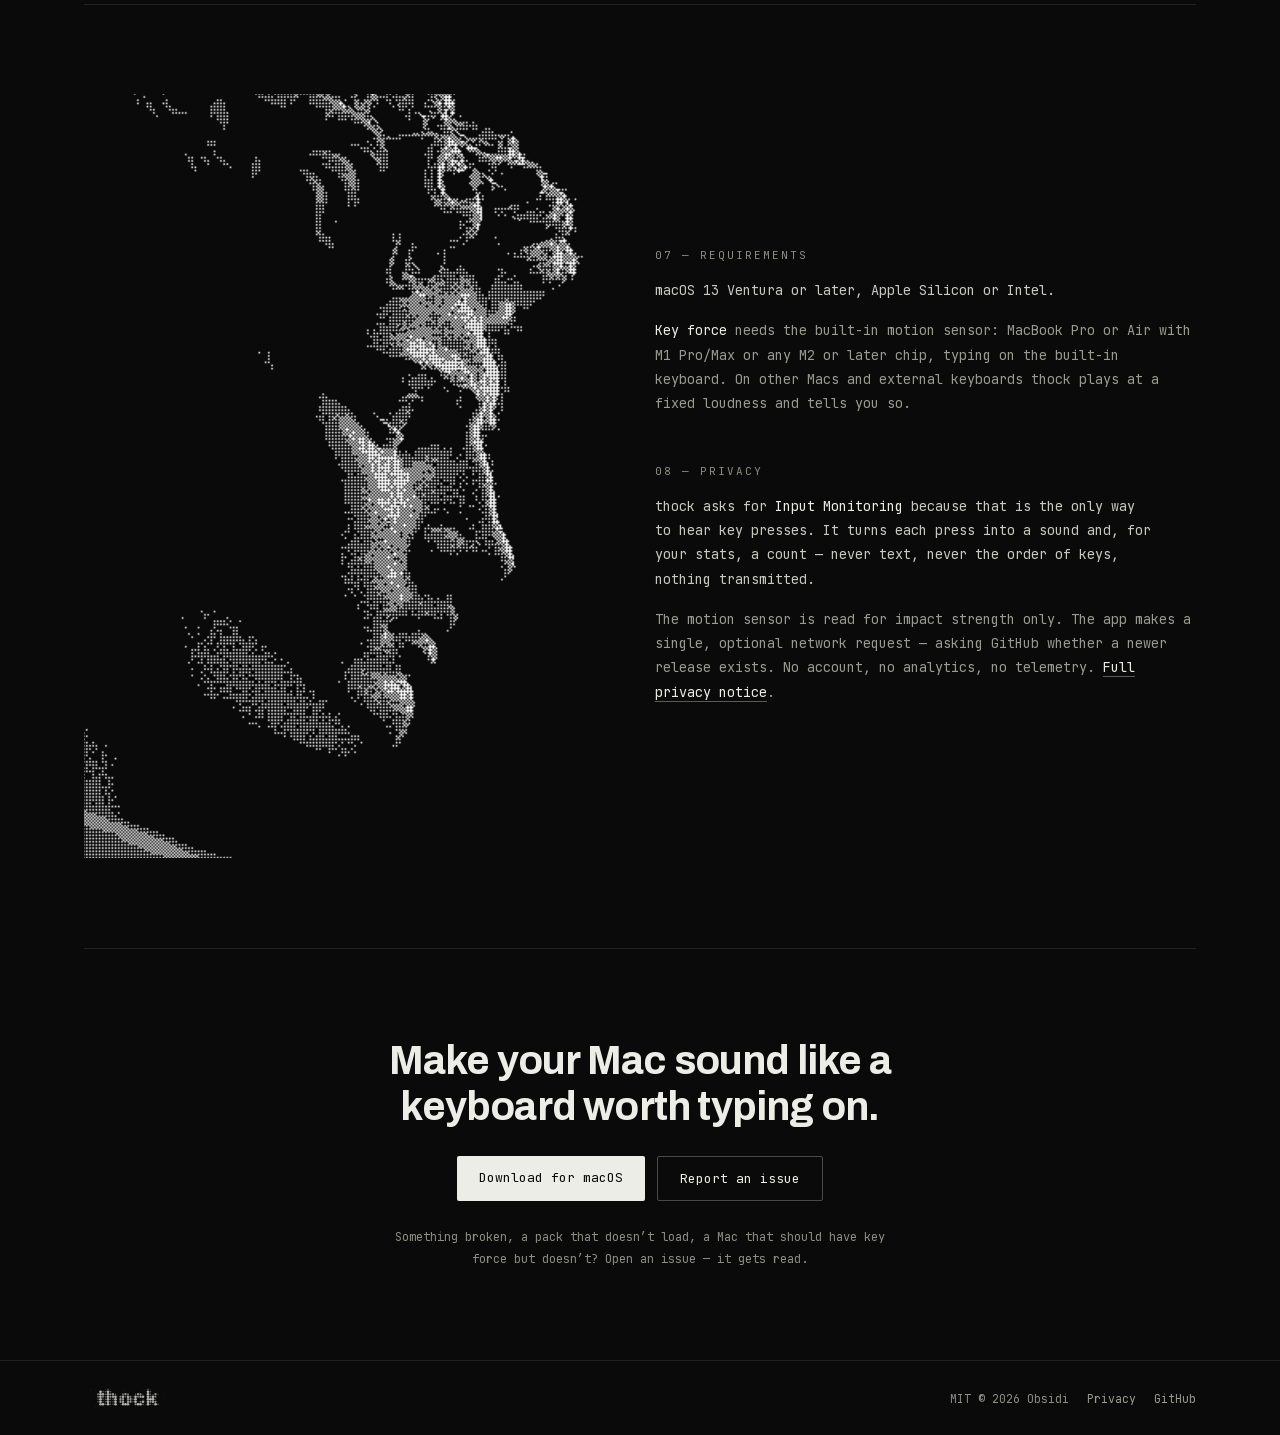
==== commit 67d3c294: "Site: portrait on the left, requirements and privacy stacked beside it Co-Authored-By: Claude Opus 5" ====
--- a/site/index.html
+++ b/site/index.html
@@ -167,23 +167,25 @@
     </div>
   </section>
 
-  <section class="sec split narrow">
-    <div class="stack tight">
-      <span class="eyebrow">07 — Requirements</span>
-      <p class="body">macOS 13 Ventura or later, Apple Silicon or Intel.</p>
-      <p class="body dim"><span class="hl">Key force</span> needs the built-in motion sensor: MacBook Pro or Air with M1 Pro/Max or any M2 or later chip, typing on the built-in keyboard. On other Macs and external keyboards thock plays at a fixed loudness and tells you so.</p>
-    </div>
-    <div class="stack tight">
-      <span class="eyebrow">08 — Privacy</span>
-      <p class="body">thock asks for <span class="hl">Input Monitoring</span> because that is the only way to hear key presses. It turns each press into a sound and, for your stats, a count — never text, never the order of keys, nothing transmitted.</p>
-      <p class="body dim">The motion sensor is read for impact strength only. The app makes a single, optional network request — asking GitHub whether a newer release exists. No account, no analytics, no telemetry. <a class="u" href="/privacy">Full privacy notice</a>.</p>
-    </div>
-  </section>
-
-  <section class="sec finale">
+  <section class="sec with-portrait">
     <div class="portrait">
       <canvas data-dots data-mode="photo" data-src="portrait.png" aria-hidden="true"></canvas>
     </div>
+    <div class="portrait-text">
+      <div class="stack tight">
+        <span class="eyebrow">07 — Requirements</span>
+        <p class="body">macOS 13 Ventura or later, Apple Silicon or Intel.</p>
+        <p class="body dim"><span class="hl">Key force</span> needs the built-in motion sensor: MacBook Pro or Air with M1 Pro/Max or any M2 or later chip, typing on the built-in keyboard. On other Macs and external keyboards thock plays at a fixed loudness and tells you so.</p>
+      </div>
+      <div class="stack tight">
+        <span class="eyebrow">08 — Privacy</span>
+        <p class="body">thock asks for <span class="hl">Input Monitoring</span> because that is the only way to hear key presses. It turns each press into a sound and, for your stats, a count — never text, never the order of keys, nothing transmitted.</p>
+        <p class="body dim">The motion sensor is read for impact strength only. The app makes a single, optional network request — asking GitHub whether a newer release exists. No account, no analytics, no telemetry. <a class="u" href="/privacy">Full privacy notice</a>.</p>
+      </div>
+    </div>
+  </section>
+
+  <section class="sec finale">
     <h2 class="title">Make your Mac sound like a keyboard worth typing on.</h2>
     <div class="cta">
       <a class="btn" href="https://github.com/obsiidi/thock/releases/latest">Download for macOS</a>
--- a/site/style.css
+++ b/site/style.css
@@ -264,8 +264,17 @@
 .finale p { margin: 0; max-width: 520px; font-size: 12px; line-height: 1.8; color: var(--ink-4); text-wrap: pretty; }
 
 /* Portrait (dot-matrix picture: cursor lights it, typing ripples it) */
-.portrait { width: min(507px, 100%); aspect-ratio: 1014 / 1528; }
+.with-portrait {
+  display: grid; grid-template-columns: minmax(0, 507px) minmax(0, 1fr);
+  gap: clamp(28px, 5vw, 64px); align-items: center;
+}
+.portrait { width: 100%; aspect-ratio: 1014 / 1528; }
 .portrait canvas { width: 100%; height: 100%; cursor: crosshair; }
+.portrait-text { display: flex; flex-direction: column; gap: 48px; max-width: 560px; }
+@media (max-width: 760px) {
+  .with-portrait { grid-template-columns: 1fr; }
+  .portrait { max-width: 420px; }
+}
 
 /* Footer */
 footer { border-top: 1px solid var(--line); }
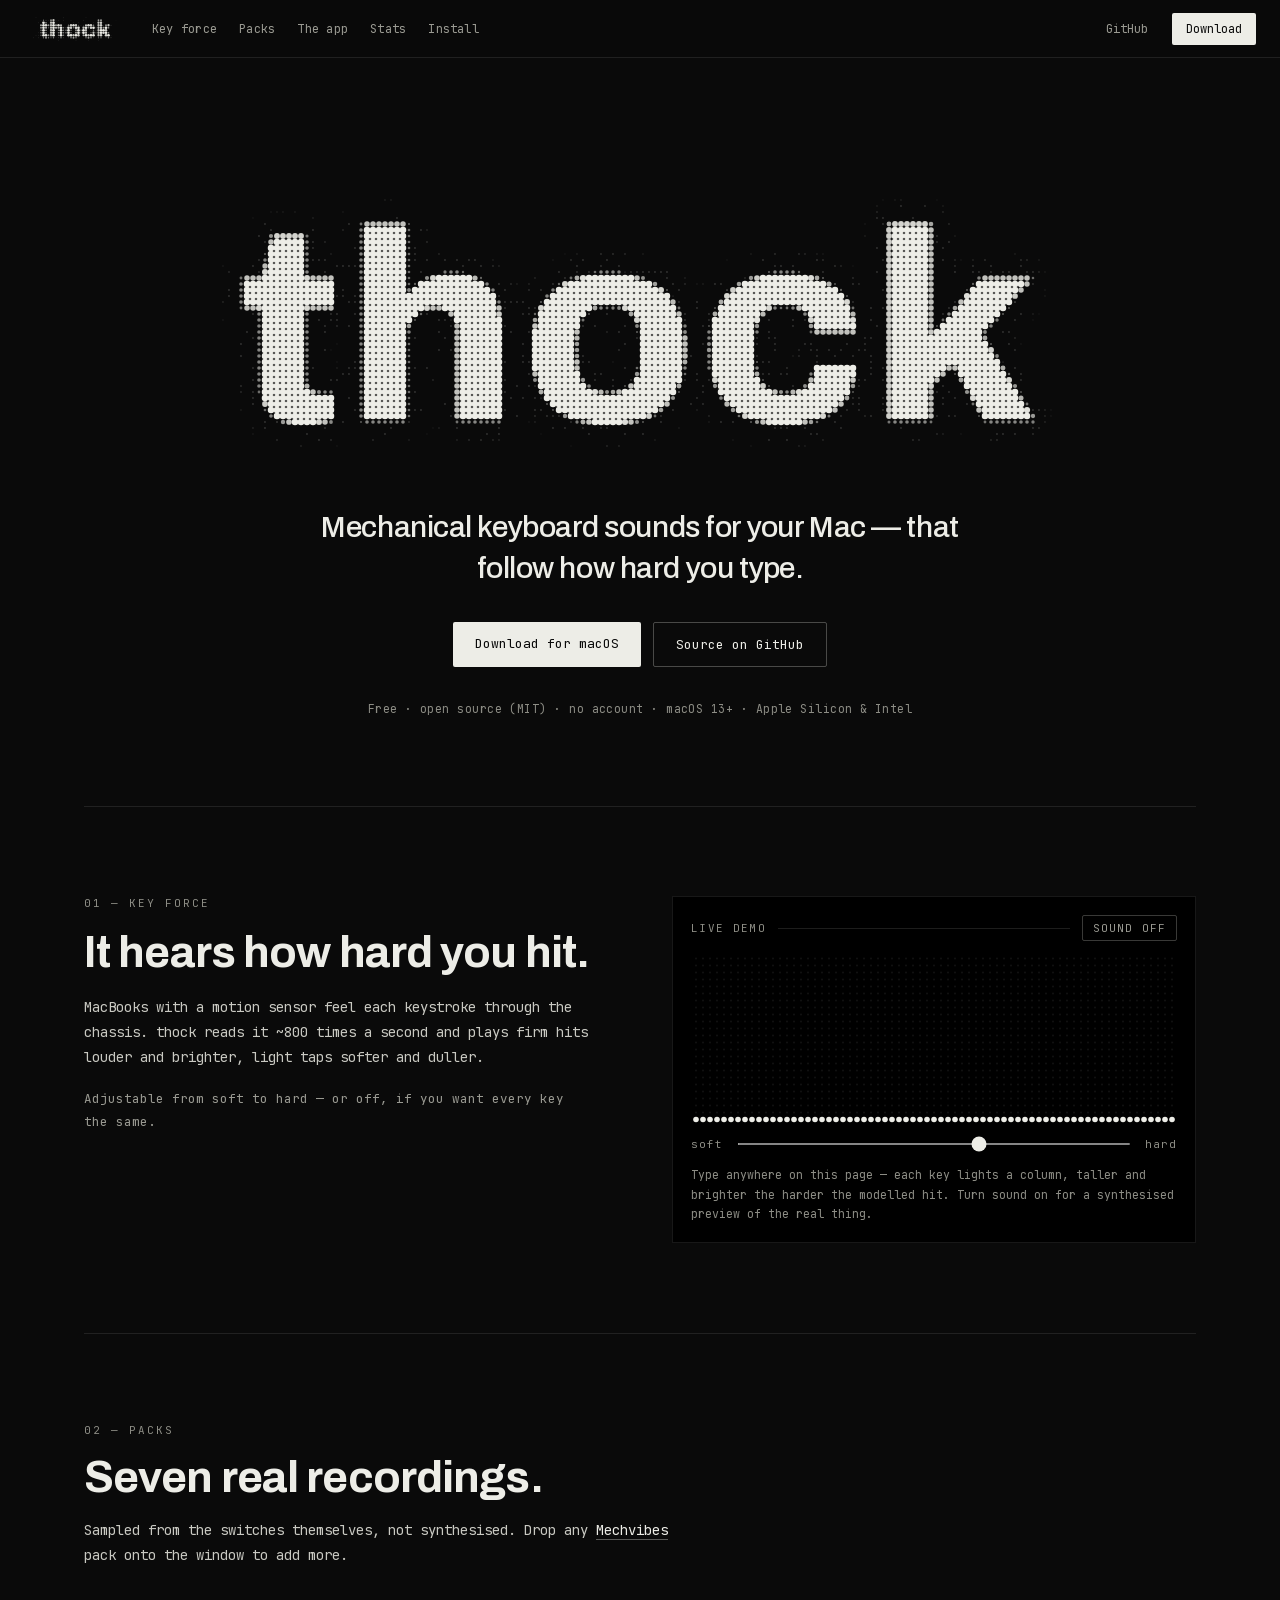
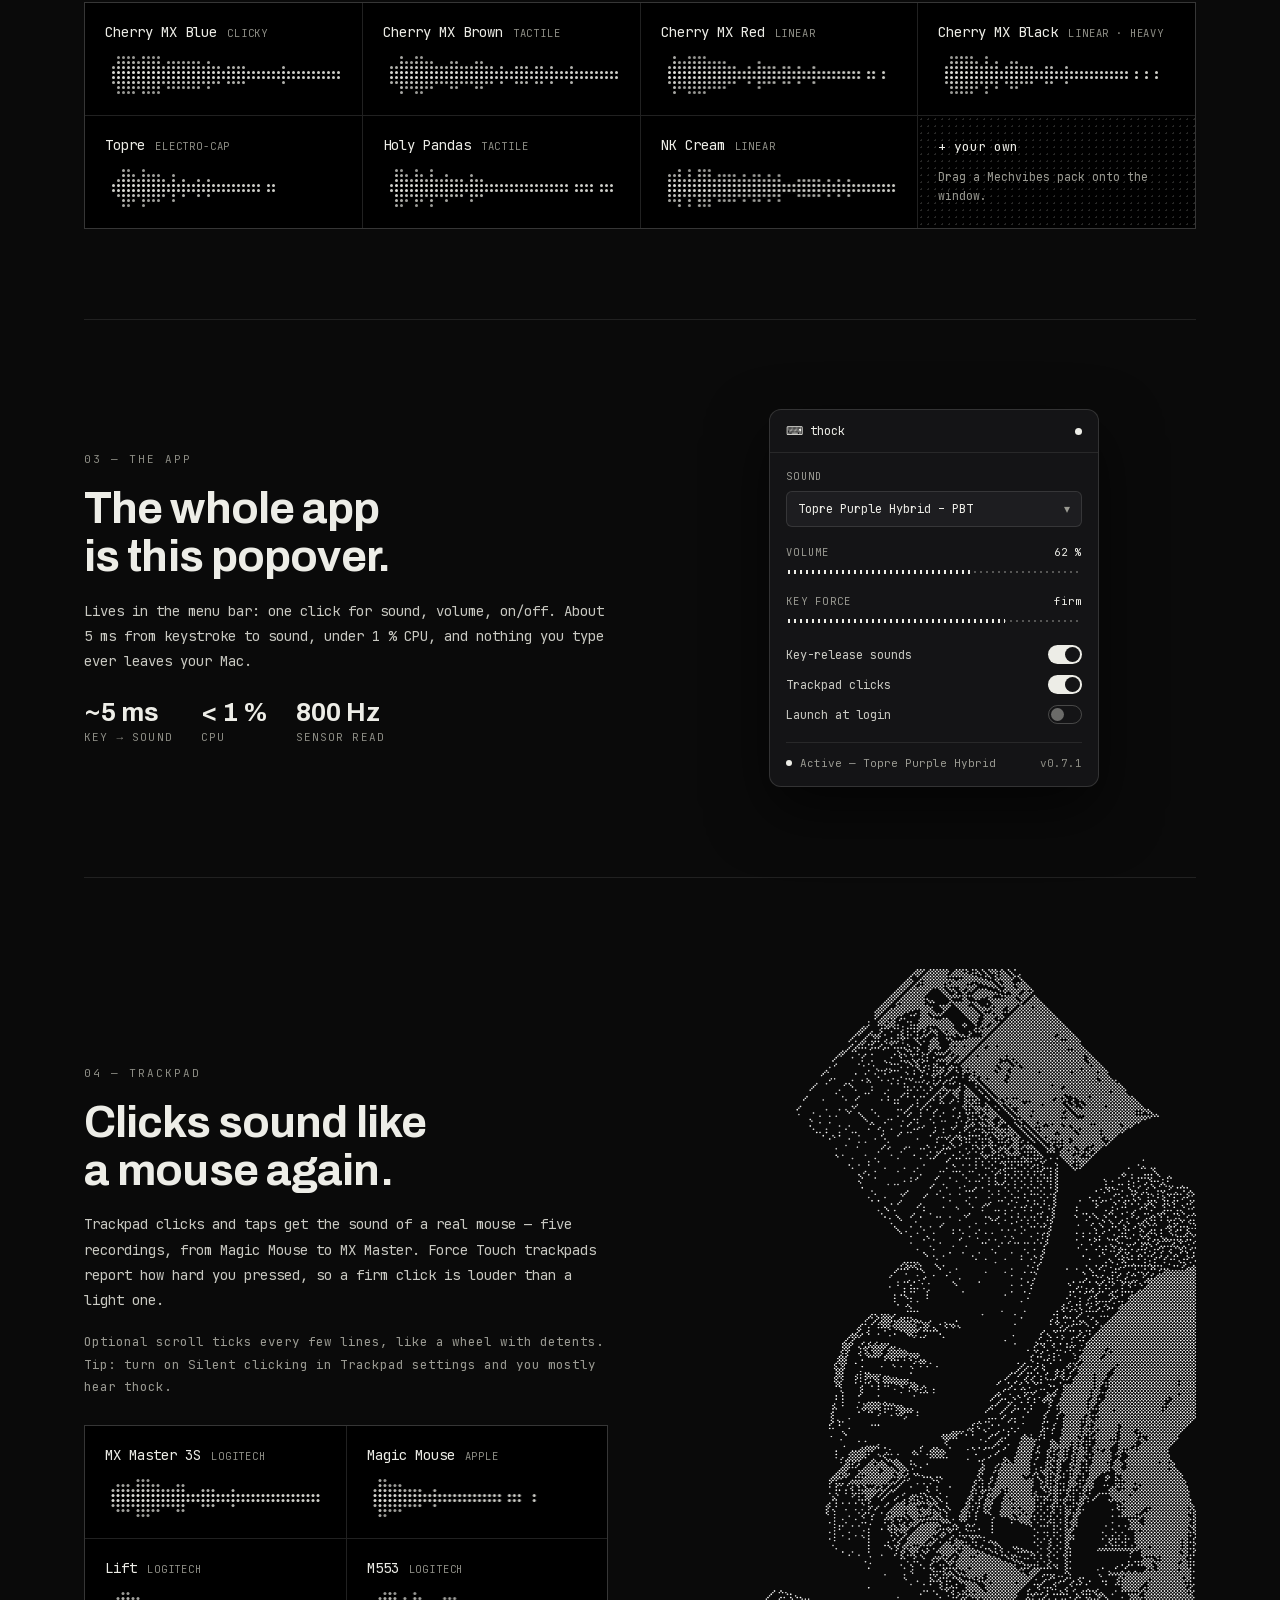
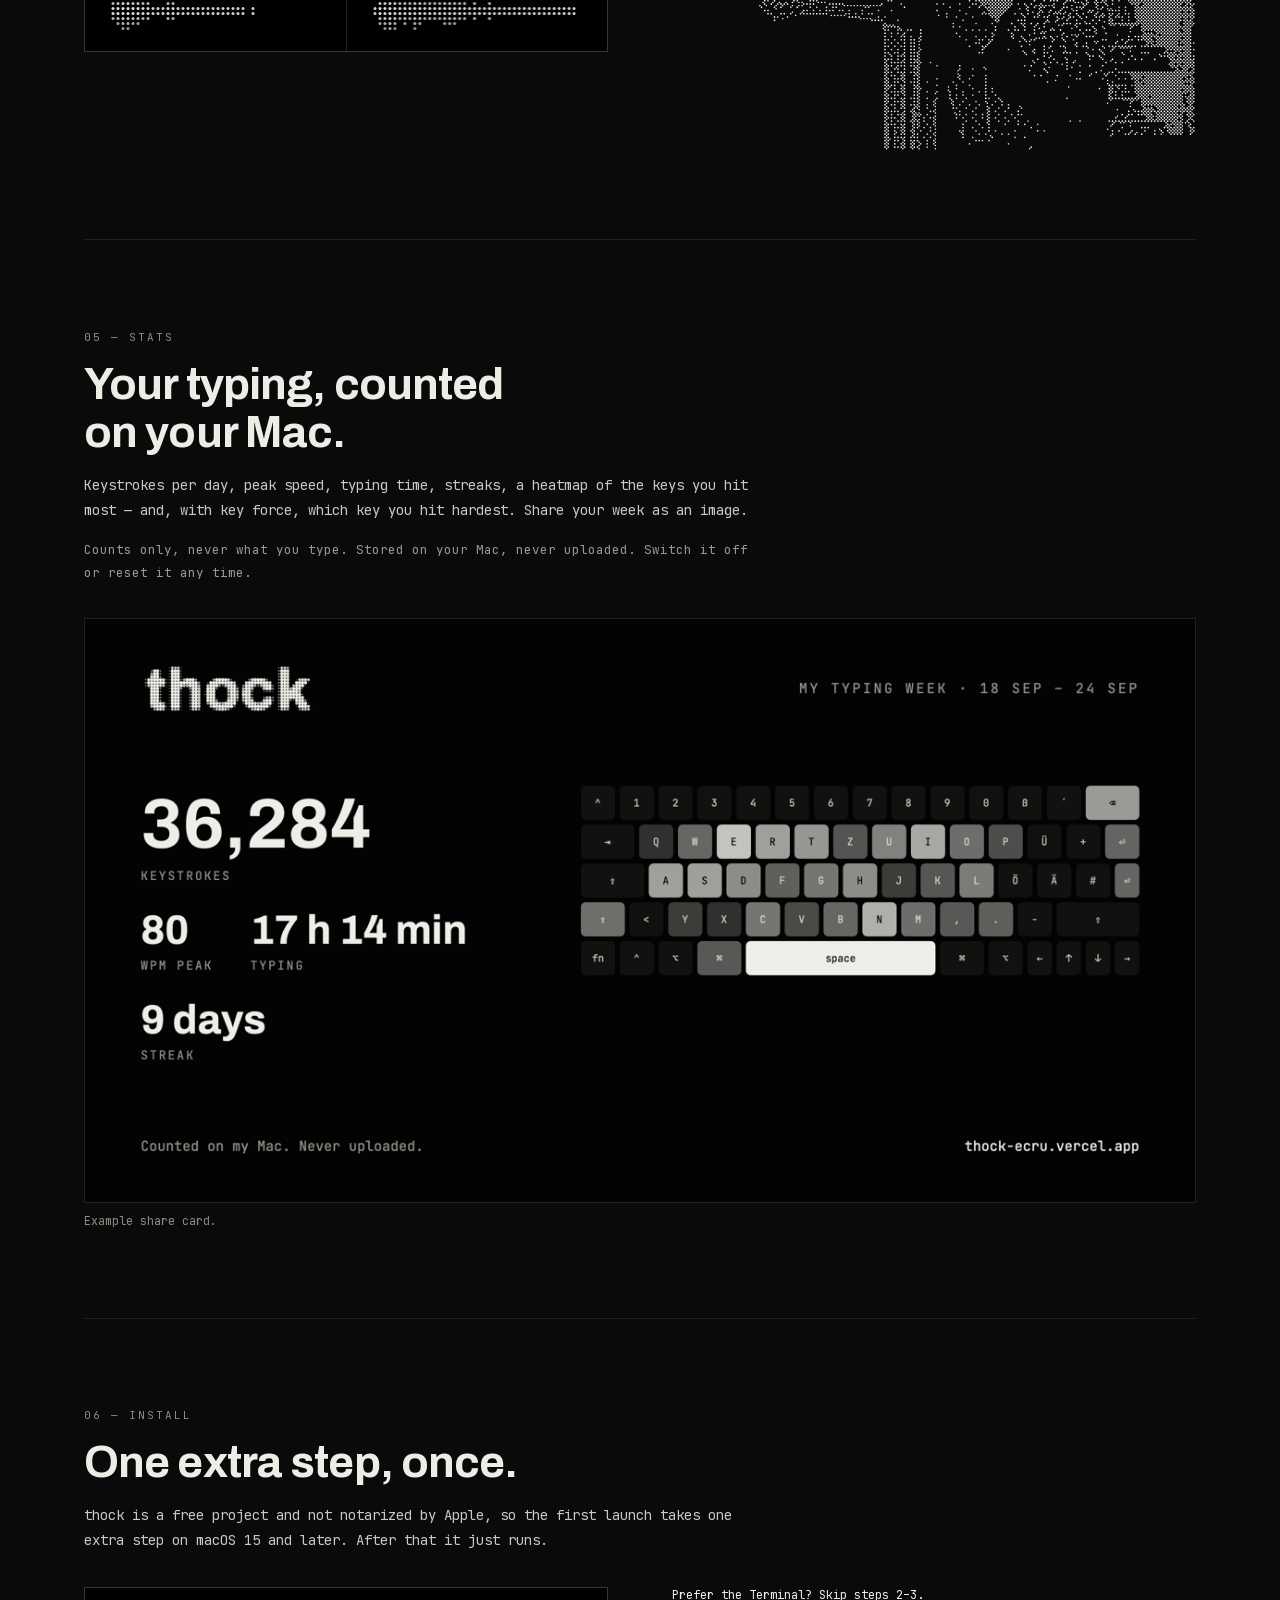
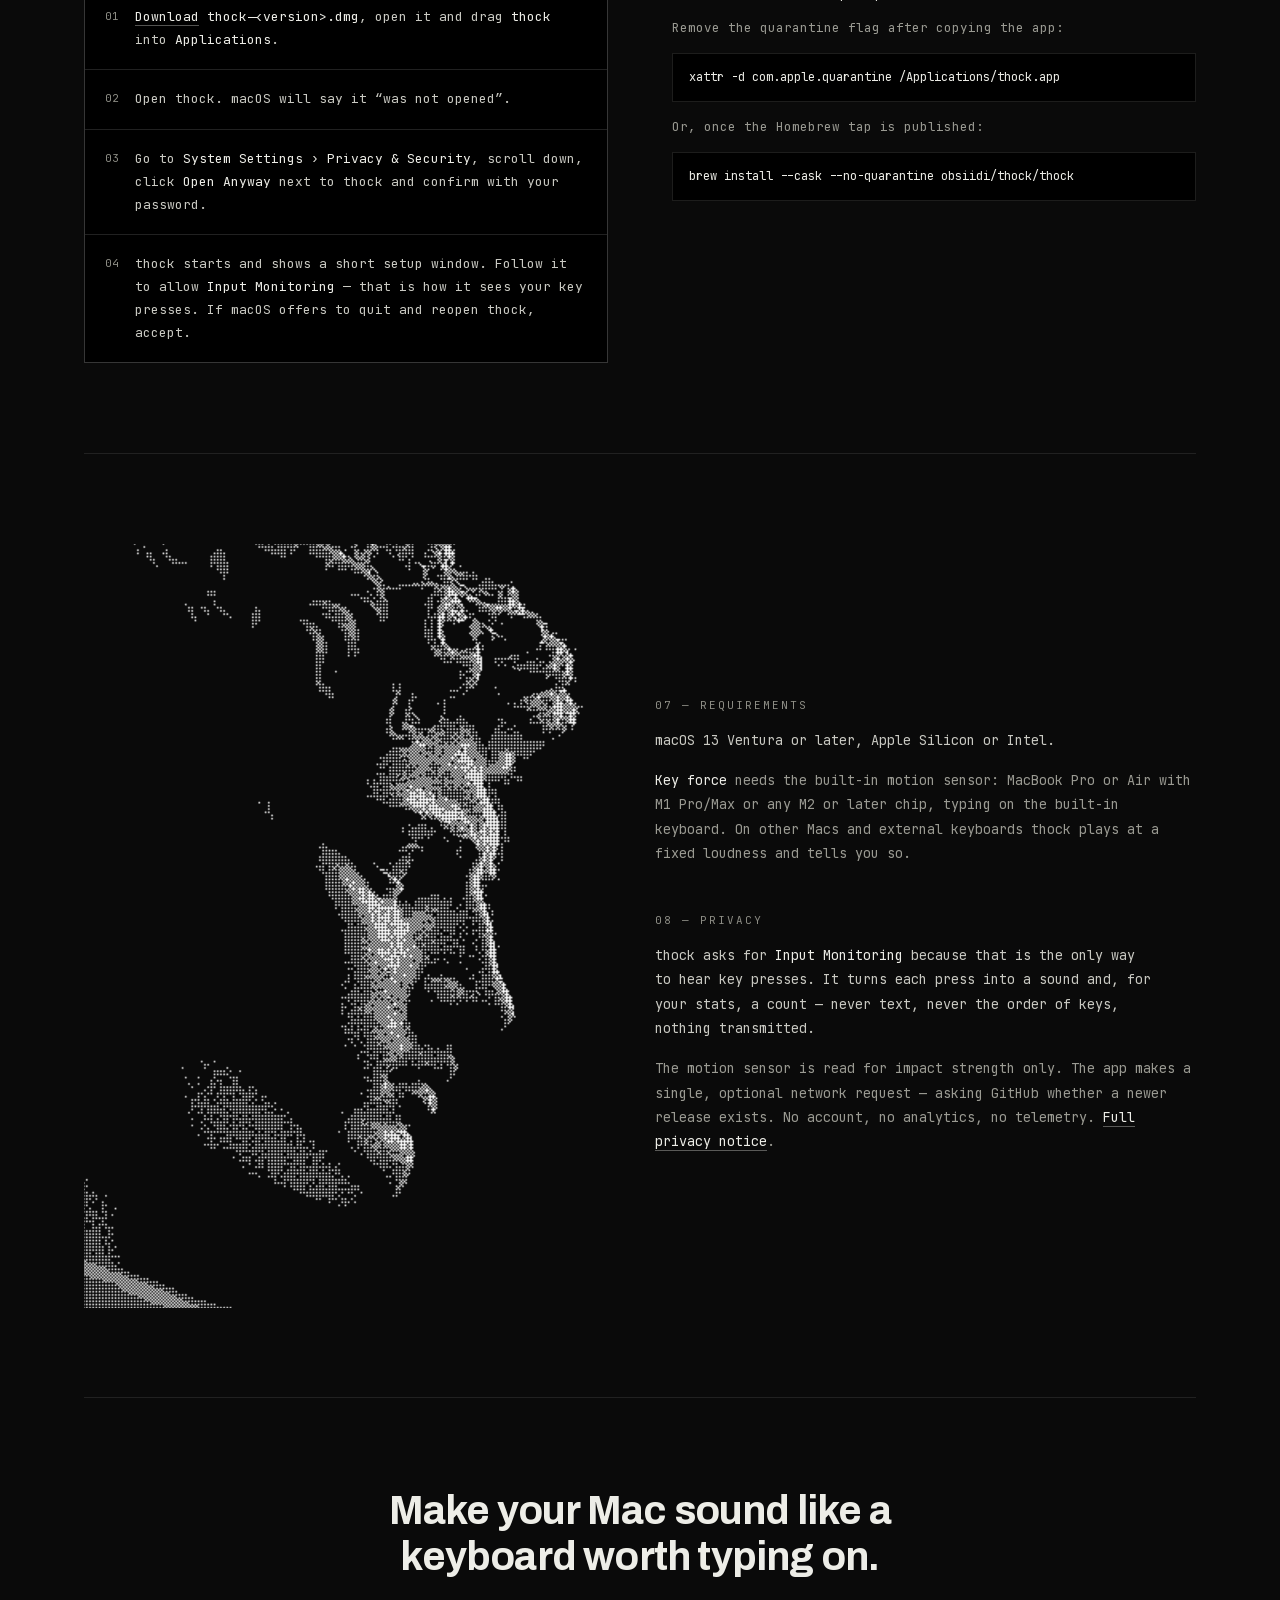
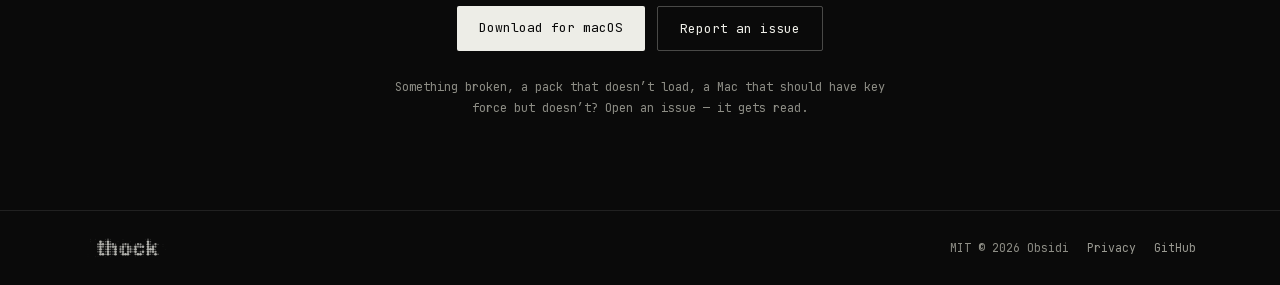
==== commit a89ce420: "Site: dot-art knight on the right of the trackpad section Rendered with Tools/dotart.swift in the sa" ====
--- a/site/index.html
+++ b/site/index.html
@@ -122,12 +122,15 @@
       <h2 class="title">Clicks sound like a mouse again.</h2>
       <p class="lead">Trackpad clicks and taps get the sound of a real mouse — five recordings, from Magic Mouse to MX Master. Force Touch trackpads report how hard you pressed, so a firm click is louder than a light one.</p>
       <p class="sub">Optional scroll ticks every few lines, like a wheel with detents. Tip: turn on Silent clicking in Trackpad settings and you mostly hear thock.</p>
-    </div>
-    <div class="packs mice">
-      <div class="pack"><div class="pack-name"><b>MX Master 3S</b><span>LOGITECH</span></div><canvas class="bars" data-dots data-mode="bars" data-seed="11" data-step="5" aria-hidden="true"></canvas></div>
-      <div class="pack"><div class="pack-name"><b>Magic Mouse</b><span>APPLE</span></div><canvas class="bars" data-dots data-mode="bars" data-seed="12" data-step="5" aria-hidden="true"></canvas></div>
-      <div class="pack"><div class="pack-name"><b>Lift</b><span>LOGITECH</span></div><canvas class="bars" data-dots data-mode="bars" data-seed="13" data-step="5" aria-hidden="true"></canvas></div>
-      <div class="pack"><div class="pack-name"><b>M553</b><span>LOGITECH</span></div><canvas class="bars" data-dots data-mode="bars" data-seed="14" data-step="5" aria-hidden="true"></canvas></div>
+      <div class="packs mice">
+        <div class="pack"><div class="pack-name"><b>MX Master 3S</b><span>LOGITECH</span></div><canvas class="bars" data-dots data-mode="bars" data-seed="11" data-step="5" aria-hidden="true"></canvas></div>
+        <div class="pack"><div class="pack-name"><b>Magic Mouse</b><span>APPLE</span></div><canvas class="bars" data-dots data-mode="bars" data-seed="12" data-step="5" aria-hidden="true"></canvas></div>
+        <div class="pack"><div class="pack-name"><b>Lift</b><span>LOGITECH</span></div><canvas class="bars" data-dots data-mode="bars" data-seed="13" data-step="5" aria-hidden="true"></canvas></div>
+        <div class="pack"><div class="pack-name"><b>M553</b><span>LOGITECH</span></div><canvas class="bars" data-dots data-mode="bars" data-seed="14" data-step="5" aria-hidden="true"></canvas></div>
+      </div>
+    </div>
+    <div class="knight">
+      <canvas data-dots data-mode="photo" data-src="knight.png" aria-hidden="true"></canvas>
     </div>
   </section>
 
--- a/site/style.css
+++ b/site/style.css
@@ -175,7 +175,12 @@
 .pack.own span { font-size: 11.5px; line-height: 1.7; color: var(--ink-3); }
 
 /* Trackpad + stats sections */
-.packs.mice { grid-template-columns: repeat(auto-fill, minmax(200px, 1fr)); }
+.packs.mice { grid-template-columns: repeat(2, minmax(0, 1fr)); margin-top: 8px; }
+.knight { width: min(440px, 100%); aspect-ratio: 880 / 1565; justify-self: end; }
+.knight canvas { width: 100%; height: 100%; cursor: crosshair; }
+@media (max-width: 760px) {
+  .knight { justify-self: center; max-width: 360px; }
+}
 .card-fig { margin: 0; display: flex; flex-direction: column; gap: 10px; }
 .card-fig img { width: 100%; height: auto; display: block; border: 1px solid var(--line); }
 .card-fig figcaption { font-size: 11.5px; color: var(--ink-4); }
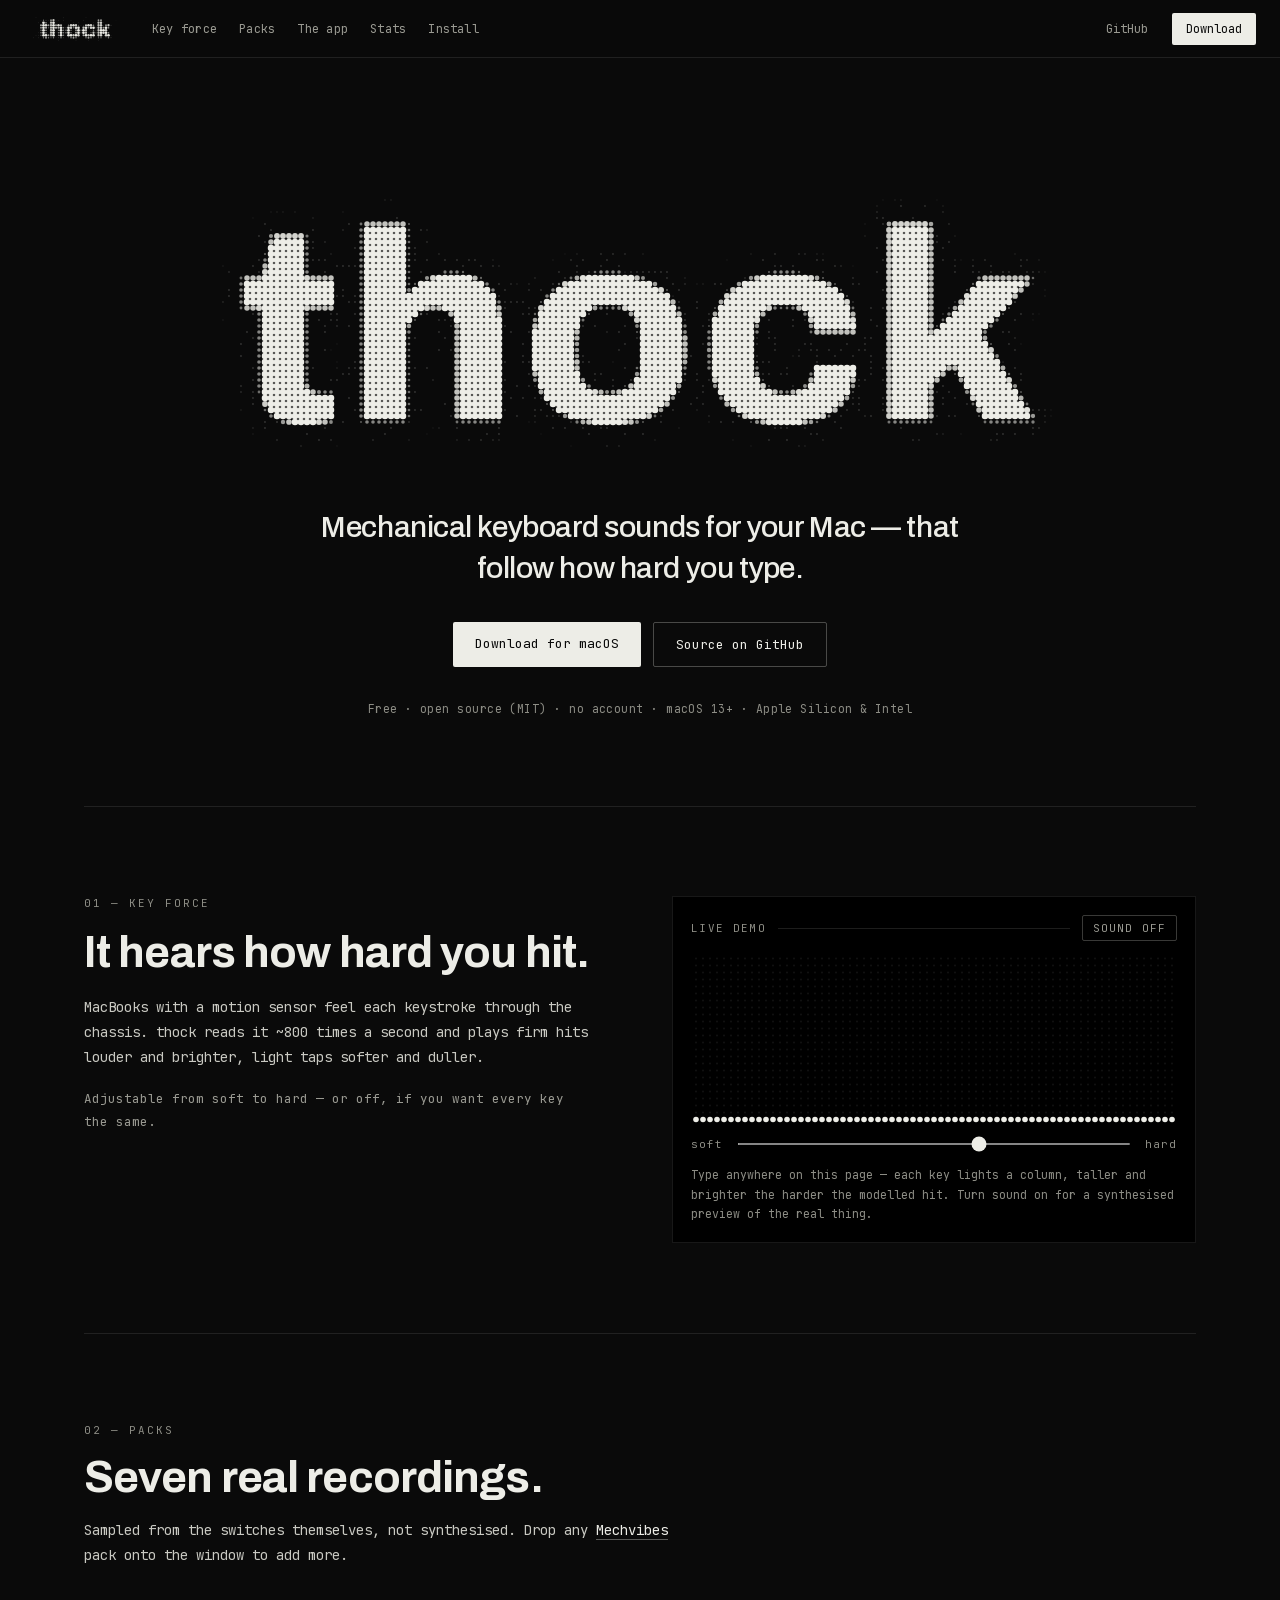
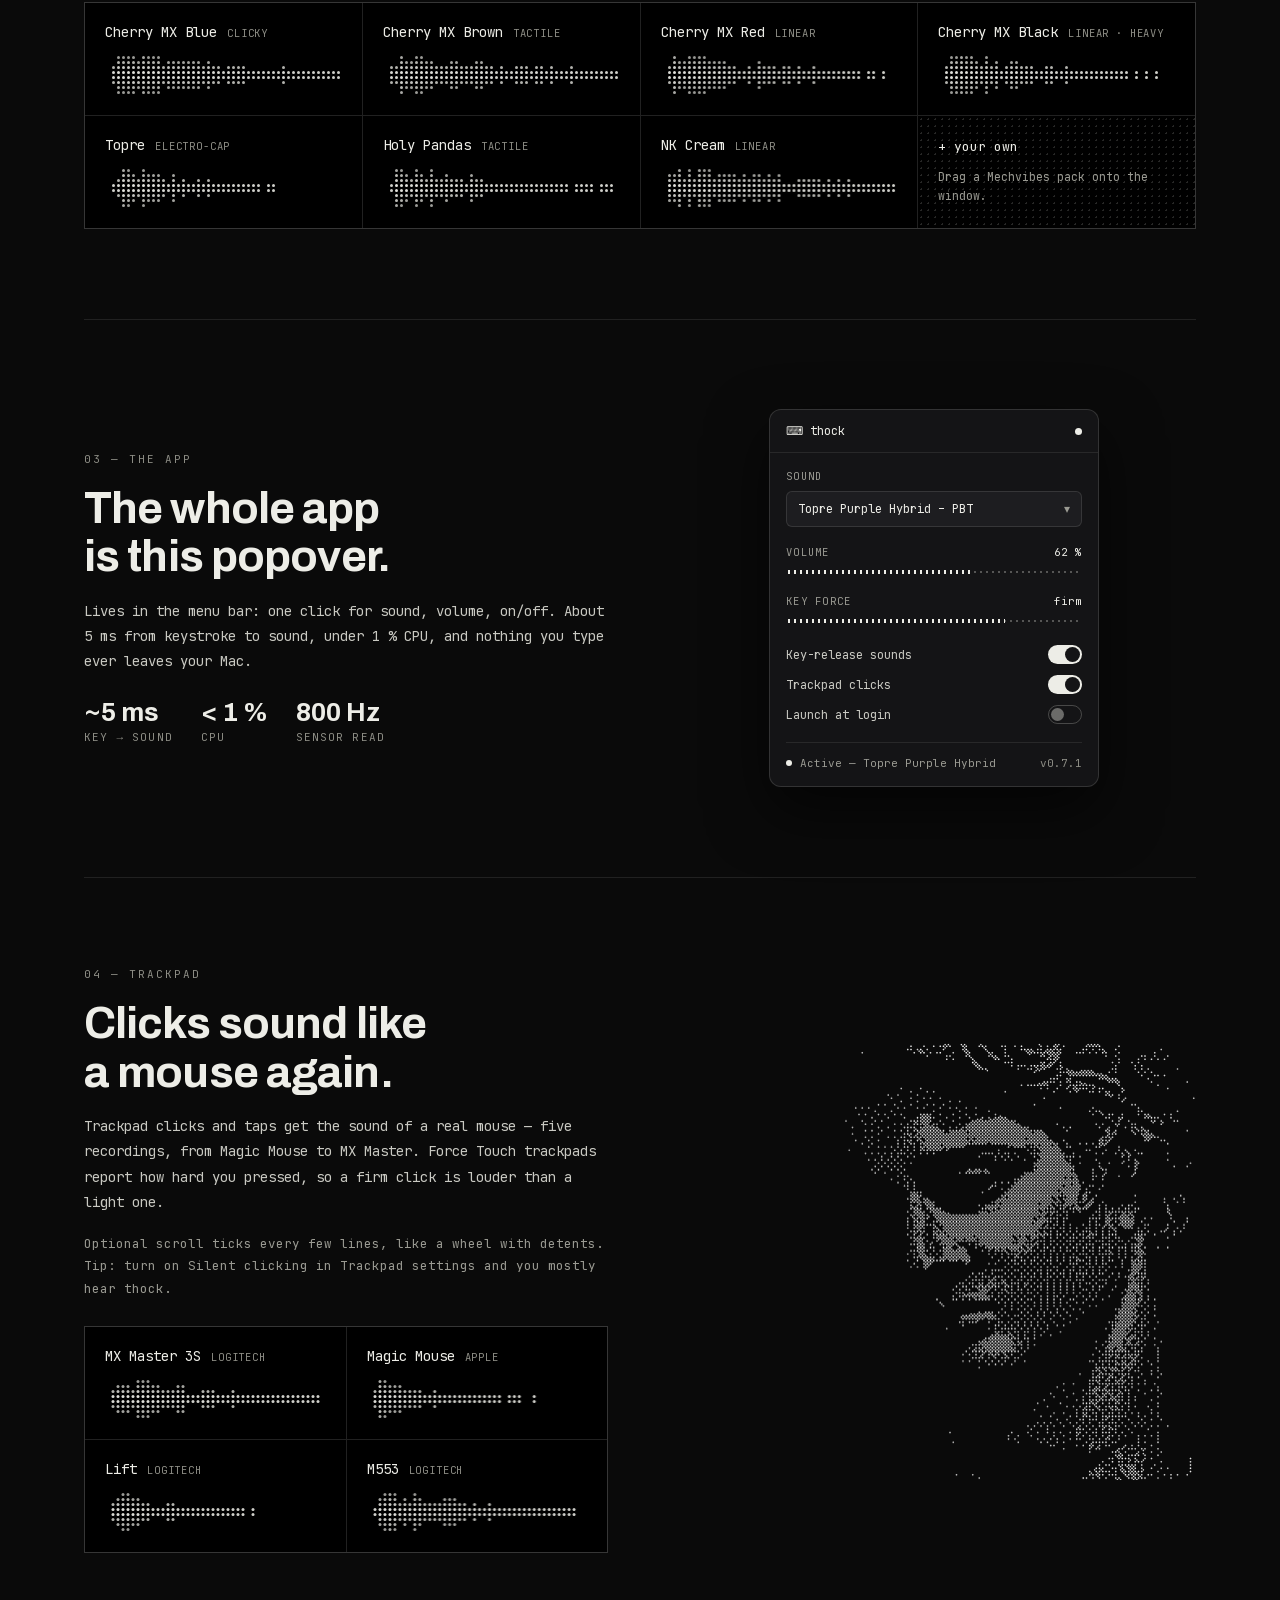
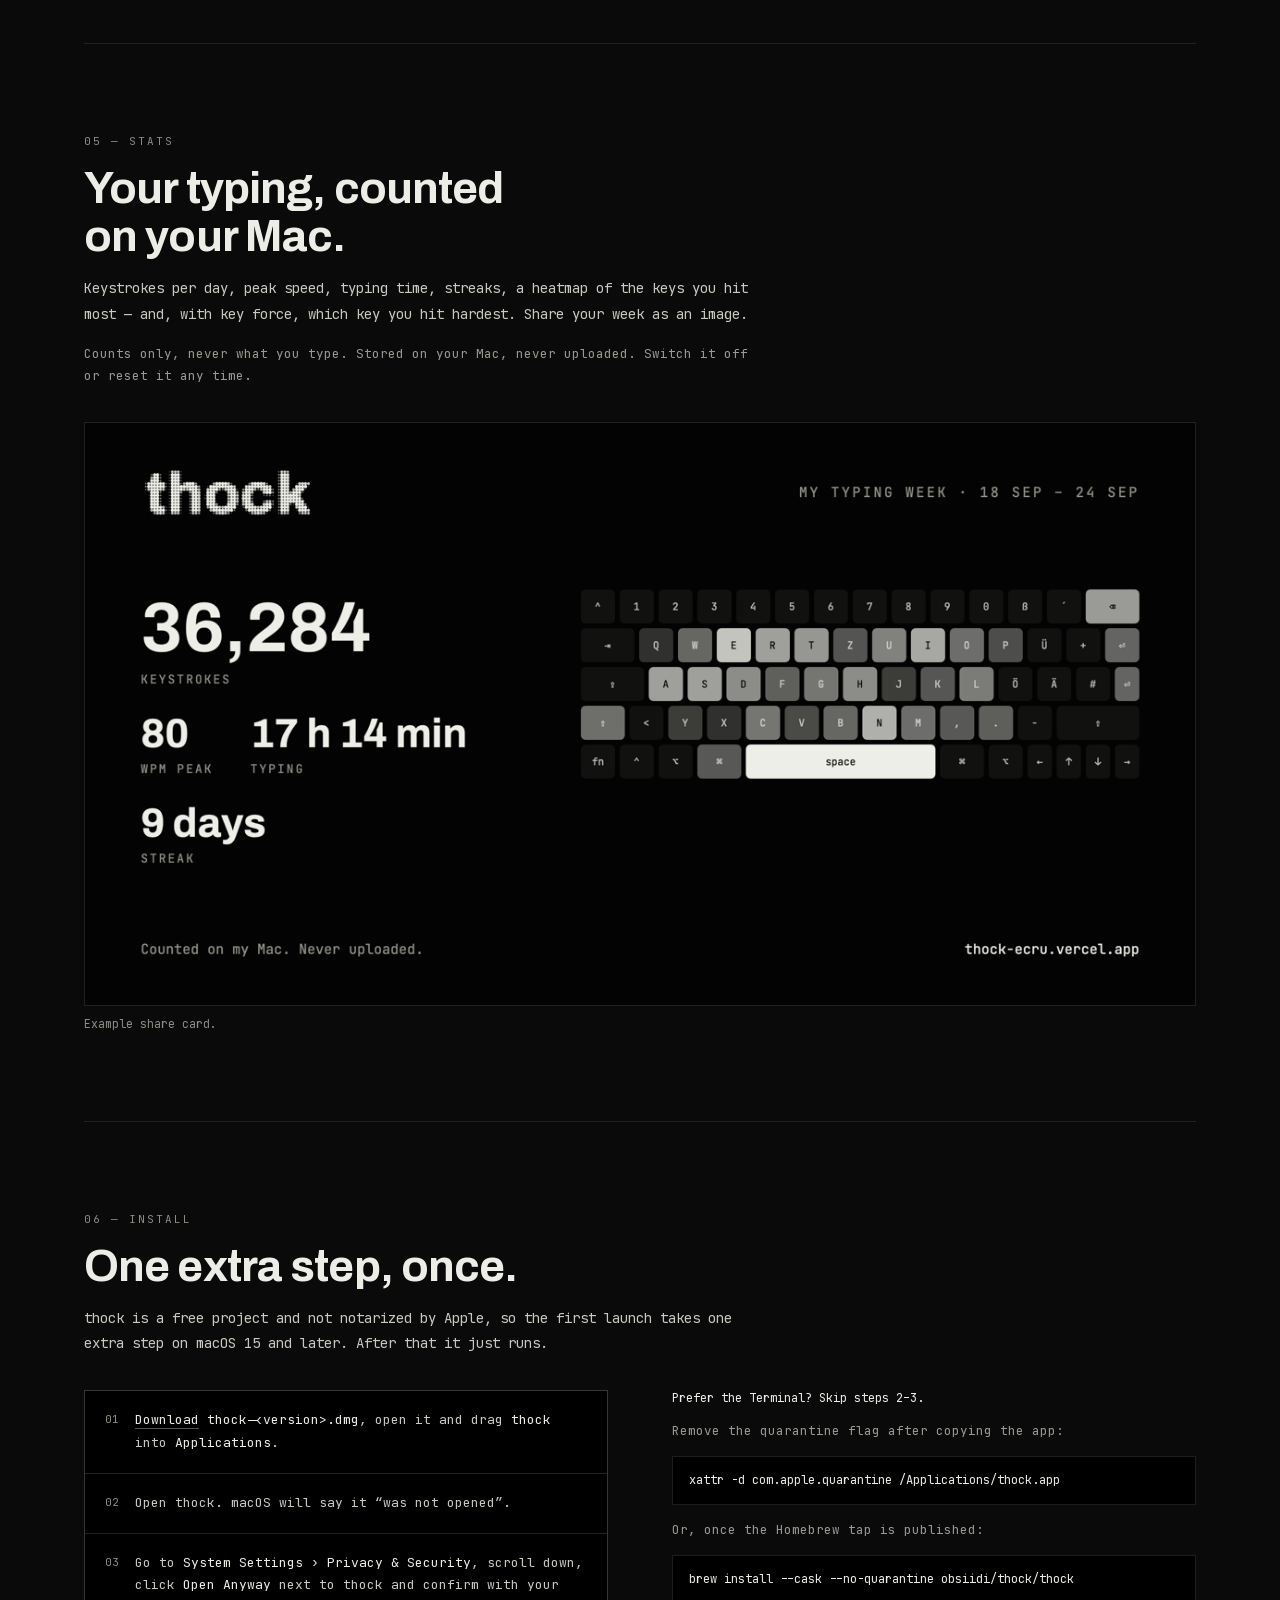
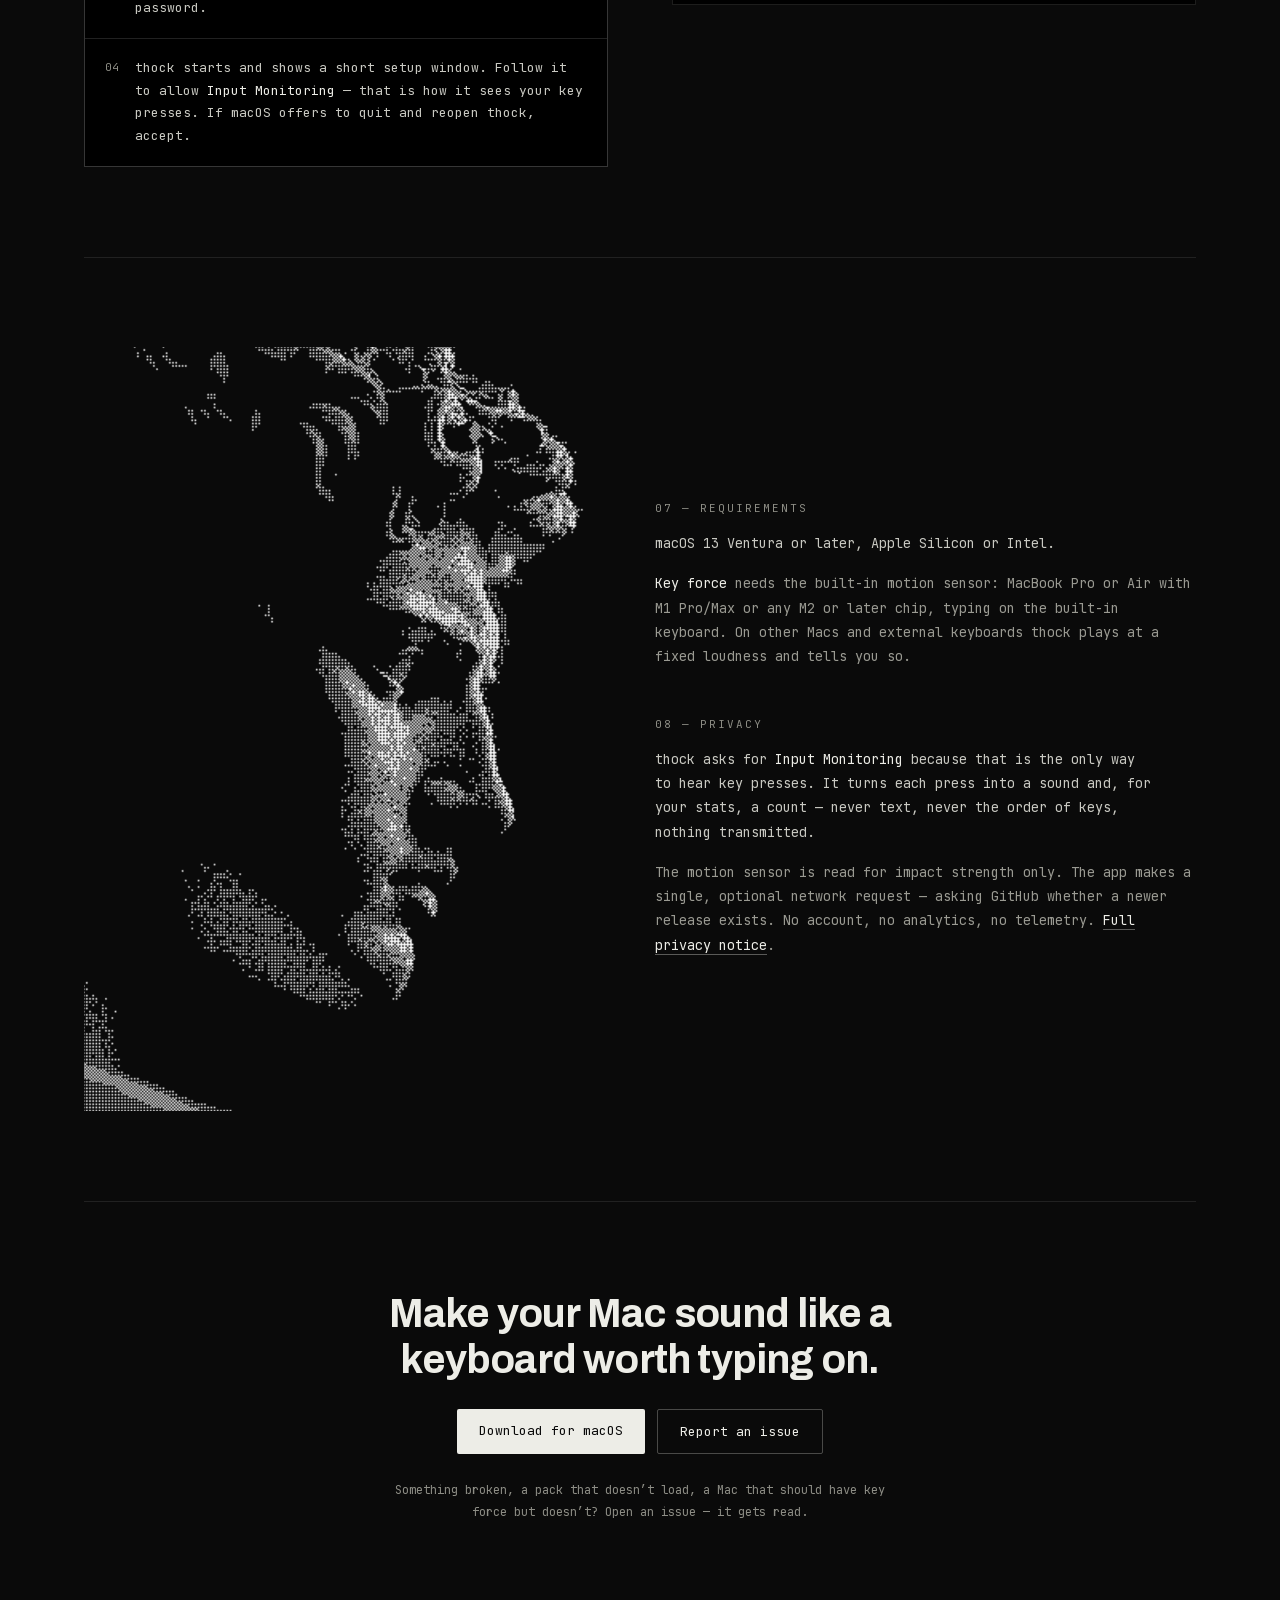
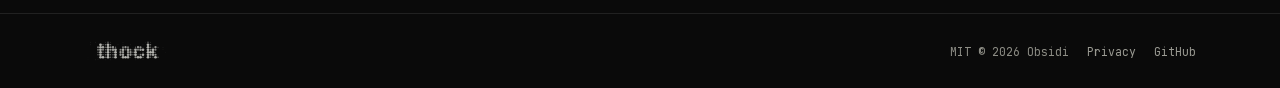
==== commit cb6932ea: "Site: dot-art bust replaces the knight in the trackpad section Tools/dotart.swift gains a black and " ====
--- a/site/index.html
+++ b/site/index.html
@@ -129,8 +129,8 @@
         <div class="pack"><div class="pack-name"><b>M553</b><span>LOGITECH</span></div><canvas class="bars" data-dots data-mode="bars" data-seed="14" data-step="5" aria-hidden="true"></canvas></div>
       </div>
     </div>
-    <div class="knight">
-      <canvas data-dots data-mode="photo" data-src="knight.png" aria-hidden="true"></canvas>
+    <div class="bust">
+      <canvas data-dots data-mode="photo" data-src="bust.png" aria-hidden="true"></canvas>
     </div>
   </section>
 
--- a/site/style.css
+++ b/site/style.css
@@ -176,10 +176,10 @@
 
 /* Trackpad + stats sections */
 .packs.mice { grid-template-columns: repeat(2, minmax(0, 1fr)); margin-top: 8px; }
-.knight { width: min(440px, 100%); aspect-ratio: 880 / 1565; justify-self: end; }
-.knight canvas { width: 100%; height: 100%; cursor: crosshair; }
+.bust { width: min(440px, 100%); aspect-ratio: 880 / 879; justify-self: end; }
+.bust canvas { width: 100%; height: 100%; cursor: crosshair; }
 @media (max-width: 760px) {
-  .knight { justify-self: center; max-width: 360px; }
+  .bust { justify-self: center; max-width: 360px; }
 }
 .card-fig { margin: 0; display: flex; flex-direction: column; gap: 10px; }
 .card-fig img { width: 100%; height: auto; display: block; border: 1px solid var(--line); }
